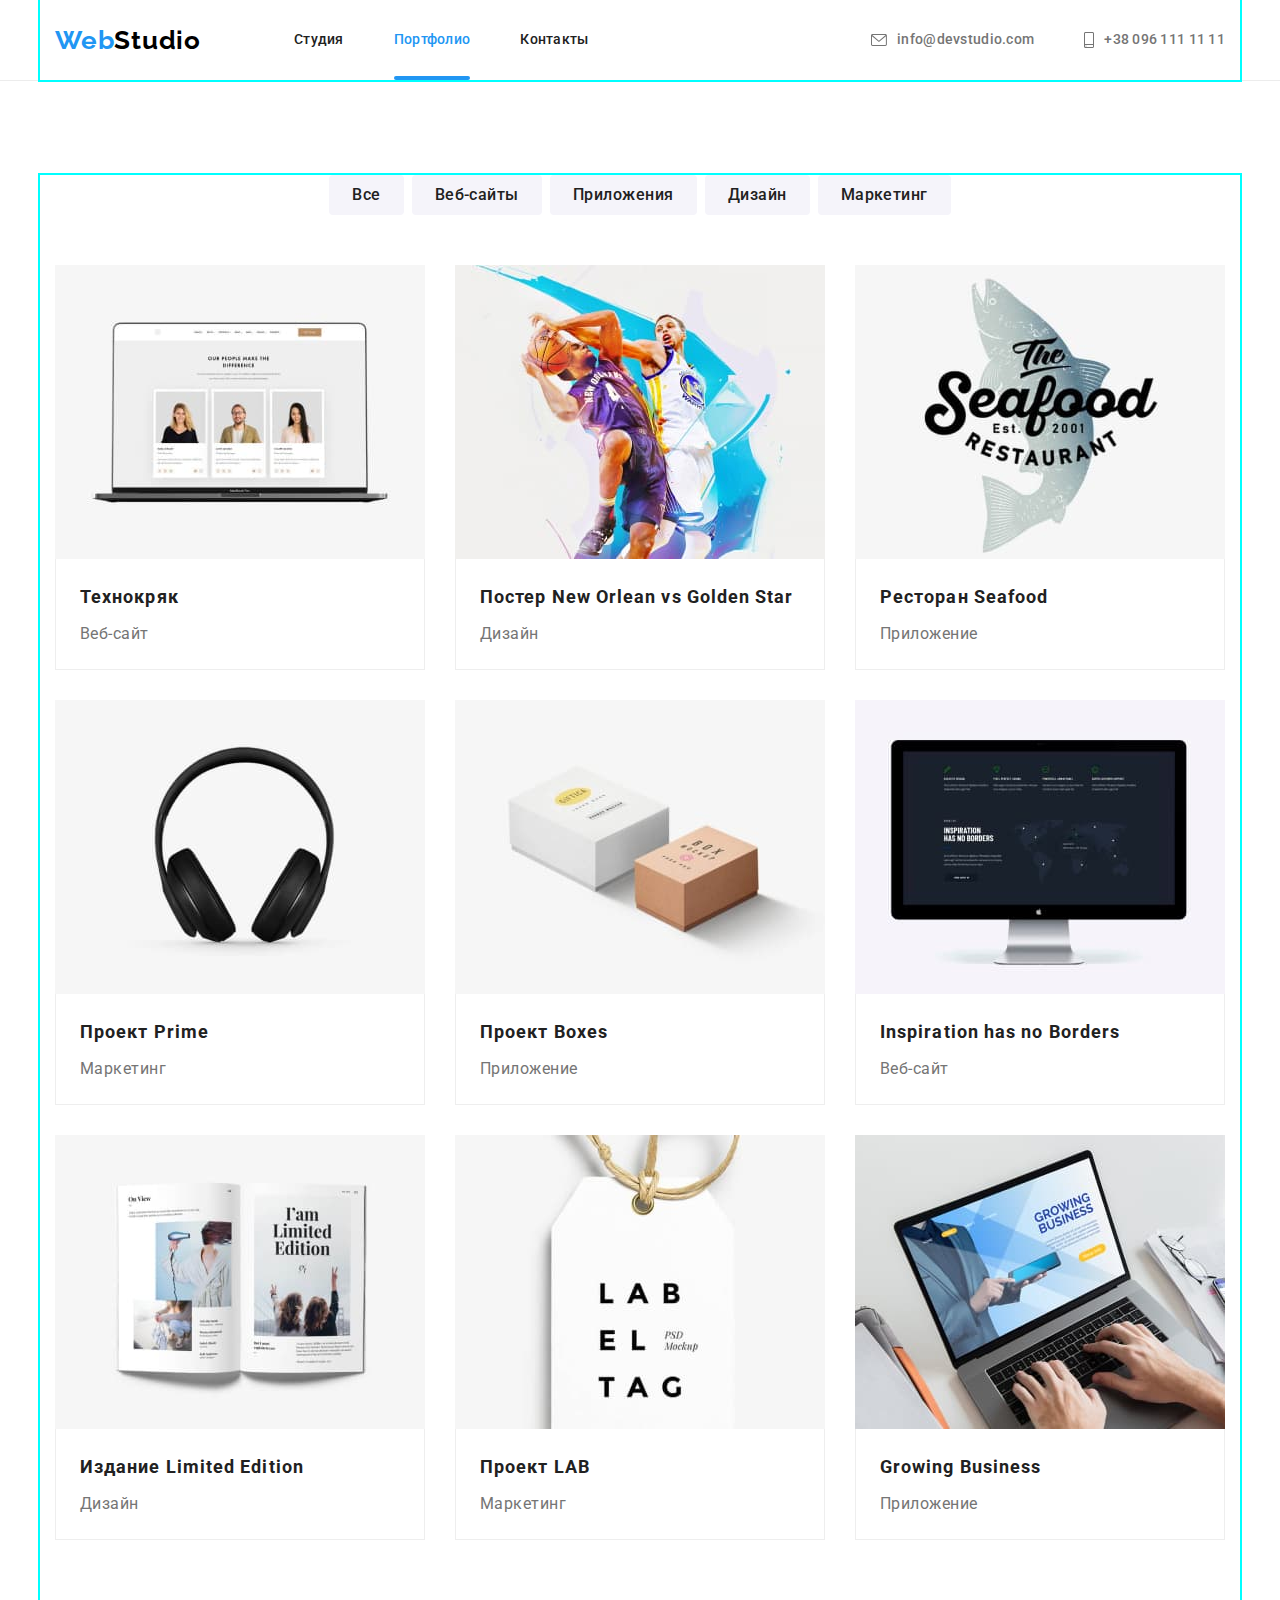
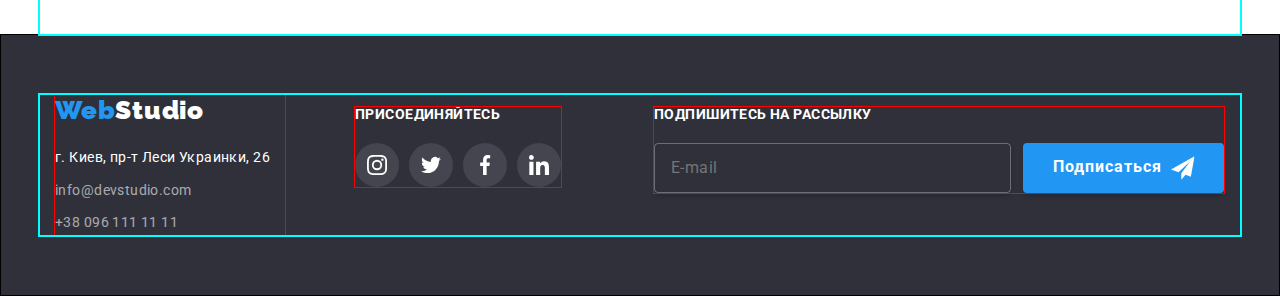
==== portfolio.html @ 6ba5e3aa "добавляет портфолио цсс-сцсс, миксин, плесхолдер и т.д" ====
<!DOCTYPE html>
<html lang="ru">
  <head>
    <meta charset="UTF-8" />
    <meta name="viewport" content="width=device-width, initial-scale=1.0" />
    <link rel="preconnect" href="https://fonts.gstatic.com" />
    <link
      href="https://fonts.googleapis.com/css2?family=Raleway:wght@700&family=Roboto:wght@400;500;700;900&display=swap"
      rel="stylesheet"
    />
    <link
      rel="stylesheet"
      href="https://cdnjs.cloudflare.com/ajax/libs/modern-normalize/1.0.0/modern-normalize.min.css"
    />
    <!-- нормалайз переподключон в scss потом удалить -->
    <!-- <link rel="stylesheet" href="./css/portfolio.min.css"/> -->

    <link rel="stylesheet" href="./css/style.css" />
    <title>goit-markup-hw-02-portfolio</title>
  </head>
  <body>
    <!--шапка, навигация, адресс-->
    <header class="page-header">
      <div class="container main-nav">
        <nav class="main-nav">
          <a class="logo" href="./index.html">
            <span class="web">Web</span><span class="studio">Studio</span>
          </a>

          <ul class="site-nav list">
            <li class="item">
              <a class="link" href="./index.html">Студия</a>
            </li>
            <li class="item">
              <a class="link current" href="./portfolio.html">Портфолио</a>
            </li>
            <li class="item"><a class="link" href="">Контакты</a></li>
          </ul>
        </nav>
        <address class="address-header">
          <a class="link" href="mailto:info@devstudio.com">
            <svg width="16" height="12">
              <use href="./images/sprite.svg#icon-envelope"></use>
            </svg>
            info@devstudio.com</a
          >
          <a class="link" href="tel:+380961111111">
            <svg width="10" height="16">
              <use href="./images/sprite.svg#icon-smartphone"></use>
            </svg>
            +38 096 111 11 11</a
          >
        </address>
      </div>
    </header>

    <!--основной контейнер-->
    <main>
      <!--<h1>Портфолио</h1>-->
      <section class="portfolio">
        <!--фильтры или радио кнопки-->
        <div class="container">
          <ul class="content-selector list">
            <li class="items">
              <button class="filtres" type="button">Все</button>
            </li>
            <li class="items">
              <button class="filtres" type="button">Веб-сайты</button>
            </li>
            <li class="items">
              <button class="filtres" type="button">Приложения</button>
            </li>
            <li class="items">
              <button class="filtres" type="button">Дизайн</button>
            </li>
            <li class="items">
              <button class="filtres" type="button">Маркетинг</button>
            </li>
          </ul>

          <!--контент-->
          <ul class="content list">
            <li class="item">
              <a href="#">
                <div class="product">
                  <img
                    src="./images/teshnocryc.jpg"
                    alt="Технокряк. Веб-сайт"
                  />
                  <div class="overlay">
                    <p>
                      Технокряк это современная площадка распространения
                      коронавируса. Компании используют эту платформу для
                      цифрового шпионажа и атак на защищённые сервера
                      конкурентов.
                    </p>
                  </div>
                </div>
                <div class="card">
                  <h2 class="section-title">Технокряк</h2>
                  <p class="paragraph">Веб-сайт</p>
                </div>
              </a>
            </li>

            <li class="item">
              <a href="#">
                <div class="product">
                  <div class="overlay">
                    <p>
                      Технокряк это современная площадка распространения
                      коронавируса. Компании используют эту платформу для
                      цифрового шпионажа и атак на защищённые сервера
                      конкурентов.
                    </p>
                  </div>
                  <img
                    src="./images/poster.jpg"
                    alt="Постер New Orlean vs Golden Star. Дизайн"
                  />
                </div>
                <div class="card">
                  <h2 class="section-title">
                    Постер New Orlean vs Golden Star
                  </h2>
                  <p class="paragraph">Дизайн</p>
                </div>
              </a>
            </li>

            <li class="item">
              <a href="#">
                <div class="product">
                  <div class="overlay">
                    <p>
                      Технокряк это современная площадка распространения
                      коронавируса. Компании используют эту платформу для
                      цифрового шпионажа и атак на защищённые сервера
                      конкурентов.
                    </p>
                  </div>
                  <img
                    src="./images/restaurant.jpg"
                    alt="Ресторан Seafood. Приложение"
                  />
                </div>
                <div class="card">
                  <h2 class="section-title">Ресторан Seafood</h2>
                  <p class="paragraph">Приложение</p>
                </div>
              </a>
            </li>

            <li class="item">
              <a href="#">
                <div class="product">
                  <div class="overlay">
                    <p>
                      Технокряк это современная площадка распространения
                      коронавируса. Компании используют эту платформу для
                      цифрового шпионажа и атак на защищённые сервера
                      конкурентов.
                    </p>
                  </div>
                  <img src="./images/prime.jpg" alt="Проект Prime. Маркетинг" />
                </div>
                <div class="card">
                  <h2 class="section-title">Проект Prime</h2>
                  <p class="paragraph">Маркетинг</p>
                </div>
              </a>
            </li>

            <li class="item">
              <a href="#">
                <div class="product">
                  <div class="overlay">
                    <p>
                      Технокряк это современная площадка распространения
                      коронавируса. Компании используют эту платформу для
                      цифрового шпионажа и атак на защищённые сервера
                      конкурентов.
                    </p>
                  </div>
                  <img
                    src="./images/boxes.jpg"
                    alt="Проект Boxes. Приложение"
                  />
                </div>
                <div class="card">
                  <h2 class="section-title">Проект Boxes</h2>
                  <p class="paragraph">Приложение</p>
                </div>
              </a>
            </li>

            <li class="item">
              <a href="#">
                <div class="product">
                  <div class="overlay">
                    <p>
                      Технокряк это современная площадка распространения
                      коронавируса. Компании используют эту платформу для
                      цифрового шпионажа и атак на защищённые сервера
                      конкурентов.
                    </p>
                  </div>
                  <img
                    src="./images/inspiration.jpg"
                    alt="Inspiration has no Borders. Веб-сайт"
                  />
                </div>
                <div class="card">
                  <h2 class="section-title">Inspiration has no Borders</h2>
                  <p class="paragraph">Веб-сайт</p>
                </div>
              </a>
            </li>

            <li class="item">
              <a href="#">
                <div class="product">
                  <div class="overlay">
                    <p>
                      Технокряк это современная площадка распространения
                      коронавируса. Компании используют эту платформу для
                      цифрового шпионажа и атак на защищённые сервера
                      конкурентов.
                    </p>
                  </div>
                  <img
                    src="./images/limitededition.jpg"
                    alt="Издание Limited Edition. Дизайн"
                  />
                </div>
                <div class="card">
                  <h2 class="section-title">Издание Limited Edition</h2>
                  <p class="paragraph">Дизайн</p>
                </div>
              </a>
            </li>

            <li class="item">
              <a href="#">
                <div class="product">
                  <div class="overlay">
                    <p>
                      Технокряк это современная площадка распространения
                      коронавируса. Компании используют эту платформу для
                      цифрового шпионажа и атак на защищённые сервера
                      конкурентов.
                    </p>
                  </div>
                  <img src="./images/lab.jpg" alt="Проект LAB. Маркетинг" />
                </div>
                <div class="card">
                  <h2 class="section-title">Проект LAB</h2>
                  <p class="paragraph">Маркетинг</p>
                </div>
              </a>
            </li>

            <li class="item">
              <a href="#">
                <div class="product">
                  <div class="overlay">
                    <p>
                      Технокряк это современная площадка распространения
                      коронавируса. Компании используют эту платформу для
                      цифрового шпионажа и атак на защищённые сервера
                      конкурентов.
                    </p>
                  </div>
                  <img
                    src="./images/growing.jpg"
                    alt="Growing Business. Приложение"
                  />
                </div>
                <div class="card">
                  <h2 class="section-title">Growing Business</h2>
                  <p class="paragraph">Приложение</p>
                </div>
              </a>
            </li>
          </ul>
        </div>
      </section>
    </main>

    <!--подвал или footer-->
    <footer class="footer">
      <div class="container">
        <div class="addres-info">
          <nav class="nav-footer">
            <a class="logo-footer" href="./index.html">
              <b class="web-footer">Web</b><b class="studio-footer">Studio</b>
            </a>
          </nav>

          <address class="address-footer">
            <ul class="list">
              <li class="adds-webstudio">г. Киев, пр-т Леси Украинки, 26</li>

              <li>
                <a class="link-footer" href="mailto:info@devstudio.com"
                  >info@devstudio.com
                </a>
              </li>

              <li>
                <a class="link-footer" href="tel:+380961111111"
                  >+38 096 111 11 11</a
                >
              </li>
            </ul>
          </address>
        </div>
        <div class="socials">
          <h3 class="title">присоединяйтесь</h3>
          <ul class="list">
            <li>
              <a href="#">
                <svg width="20" height="20">
                  <use href="./images/sprite.svg#icon-instagram"></use>
                </svg>
              </a>
            </li>
            <li>
              <a href="#">
                <svg width="20" height="20">
                  <use href="./images/sprite.svg#icon-twitter"></use>
                </svg>
              </a>
            </li>
            <li>
              <a href="#">
                <svg width="20" height="20">
                  <use href="./images/sprite.svg#icon-facebook"></use>
                </svg>
              </a>
            </li>
            <li>
              <a href="#">
                <svg width="20" height="20">
                  <use href="./images/sprite.svg#icon-linkedin"></use>
                </svg>
              </a>
            </li>
          </ul>
        </div>
        <div class="subscription">
          <p>Подпишитесь на рассылку</p>
          <form class="form">
            <label class="visually-hidden" for="subscription"
              >Електронная почта</label
            >
            <input
              type="email"
              name="subscription"
              id="subscription"
              placeholder="E-mail"
            />
            <button class="button-subscription" type="submit">
              Подписаться
              <svg width="24" height="24">
                <use href="./images/sprite.svg#icon-telegram-icon-send-1"></use>
              </svg>
            </button>
          </form>
        </div>
      </div>
    </footer>
    <script src="./js/modal.js"></script>
    <!-- <script src="./js/form.js"></script> -->
  </body>
</html>
---- css/portfolio.min.css ----
/* No CSS *//*# sourceMappingURL=portfolio.min.css.map */
---- css/style.css ----
:root {
  --body-color: #ffffff;
  --hero-text-color: #757575;
  --title-text-color: #212121;
  --accent-color: #2196f3;
  --text-logo-color: #000000;
  --button-hero-color-hover: #188ce8;
  --footer-link-color: rgba(255, 255, 255, 0.6);
  --team-back-color: #f5f4fa;
  --bg-footer-color: #2f303a;
  --bg-hero-color: #c4c4c4;
  --hero-overlay-color: rgba(47, 48, 58, 0.4);
  --cliennt-color: #afb1b8;
  --border-color-header: #ececec;
  --modal-bg-color-overlay: rgba(0, 0, 0, 0.2);
  --modal-vector-close-color: #000000;
  --overlay-section-work-color: rgba(47, 48, 58, 0.8);
  --time-distribution-function: cubic-bezier(0.4, 0, 0.2, 1);
  --transition-time: 250ms;
  --background-product-thumb-color: rgba(33, 150, 243, 0.9);
  --form-visually-hidden-placeholder-color: rgba(255, 255, 255, 0.6);
  --form-input-border-solid-color: rgba(255, 255, 255, 0.3);
  --accent-color-trasparent: #2196f3e6;
}

/* -----global attributes------- */
html {
  box-sizing: border-box;
}

body {
  background-color: var(--body-color);
  color: var(--hero-text-color);
  font-family: 'Roboto', sans-serif;
  margin: 0;
}

a {
  text-decoration: none;
  color: inherit;
  display: block;
}
address {
  color: inherit;
  font-style: normal;
}

img {
  display: block;
  max-width: 100%;
  height: auto;
}
/* общая стилизация кнопок */
.button-hero,
.button-subscription,
.button-modal,
.modal .submit-button {
  display: inline-block;

  min-width: 200px;
  max-height: 50px;
  padding-top: 10px;
  padding-bottom: 10px;

  background-color: var(--accent-color);
  box-shadow: 0px 4px 4px rgba(0, 0, 0, 0.15);
  border-radius: 4px;
  color: var(--body-color);

  font-weight: 700;
  font-size: 16px;
  line-height: 1.9;

  align-items: center;
  text-align: center;
  letter-spacing: 0.06em;

  border: 1px solid transparent;
  transition: var(--transition-time) var(--time-distribution-function),
    background-color var(--transition-time) var(--time-distribution-function);
}

.button-hero:hover,
.button-hero:focus,
.button-subscription:hover,
.button-subscription:focus,
.button-modal:hover,
.button-modal:focus,
.modal .submit-button:hover,
.modal .submit-button:focus {
  background-color: var(--team-back-color);
  color: var(--title-text-color);
  cursor: pointer;
}

/* .....утилиты....... */

.list {
  list-style-type: none;
  padding: 0px;
  margin: 0px;
}

.container {
  width: 1200px;
  margin-left: auto;
  margin-right: auto;
  padding-left: 15px;
  padding-right: 15px;
  outline: 2px solid aqua;
}

.visually-hidden {
  position: absolute;
  width: 1px;
  height: 1px;
  margin: -1px;
  border: 0;
  padding: 0;
  clip: rect(0 0 0 0);
  overflow: hidden;
}

/* ....page-header.... */
.page-header {
  background-color: var(--body-color);
  border-bottom: 1px solid var(--border-color-header);
}

/* main-nav */
.main-nav {
  display: flex;
  align-items: center;
  justify-content: space-between;
}

/* ......logo...... */
.logo {
  display: flex;

  font-family: 'Raleway', sans-serif;
  font-weight: 700;
  font-size: 26px;
  line-height: 1.19;
  text-decoration: none;
  letter-spacing: 0.03em;
}

.logo .web {
  color: var(--accent-color);
}

.logo .studio {
  color: var(--text-logo-color);
}

/* ........site-nav........ */

.site-nav .link:hover,
.site-nav .link:focus,
.site-nav .link.current {
  color: var(--accent-color);
}

.site-nav {
  display: flex;
  margin-left: 93px;
}

/* .site-nav .item {
 margin-right: 50px;
} */
/* .site-nav .item:last-child {
  margin-right: 0px;
} */

.site-nav .item + .item {
  margin-left: 50px;
}
/* В главной навигации, при помощи псевдоэлемента,
 сделано подчёркивание текущей ссылки */
.site-nav .link {
  position: relative;
  display: block;
  padding-top: 32px;
  padding-bottom: 32px;

  color: var(--title-text-color);
  font-weight: 500;
  font-size: 14px;
  line-height: 1.14;
  letter-spacing: 0.02em;

  transition: color var(--transition-time) var(--time-distribution-function);
}
.site-nav .link::after {
  content: '';
  position: absolute;
  display: block;
  opacity: 0;

  bottom: 0;

  width: 100%;
  height: 4px;
  border-radius: 2px;

  background-color: var(--accent-color);

  transition: opacity var(--transition-time) var(--time-distribution-function);
}

.site-nav .link:hover::after,
.site-nav .link:focus::after,
.site-nav .link.current::after {
  opacity: 1;
}

/* .........address-header......... */

.address-header {
  display: flex;
}

.address-header .link {
  display: flex;
  align-items: center;
  padding-top: 32px;
  padding-bottom: 32px;

  color: var(--hero-text-color);
  font-weight: 500;
  font-size: 14px;
  line-height: 1.14;
  letter-spacing: 0.02em;

  transition: var(--transition-time) var(--time-distribution-function);
}

.address-header .link:not(:last-child) {
  margin-right: 50px;
}

.address-header .link:hover,
.address-header .link:focus {
  color: var(--accent-color);
}
.address-header .link svg {
  margin-right: 10px;
  fill: currentColor;
}

/* .............hero............... */
.hero {
  padding-top: 200px;
  max-width: 1600px;
  height: 600px;
  margin-left: auto;
  margin-right: auto;

  background-color: var(--bg-hero-color);
  background-image: linear-gradient(
      var(--hero-overlay-color),
      var(--hero-overlay-color)
    ),
    url(../images/hero.jpg);
  background-size: cover;
  background-repeat: no-repeat;
  background-position: center;

  border: 1px solid #000000;
  box-sizing: border-box;
  box-shadow: 0px 4px 4px rgba(0, 0, 0, 0.25);

  text-align: center;
}

.hero-title {
  margin-top: 0px;
  margin-bottom: 30px;
  margin-left: auto;
  margin-right: auto;

  color: var(--body-color);
  font-weight: 900;
  font-size: 44px;
  line-height: 1.36;

  letter-spacing: 0.06em;
  text-transform: uppercase;
}

/* ...........Button........... */
.button-hero {
  padding-left: 32px;
  padding-right: 32px;
  display: inline-block;
}

/* Модальное окно */
.backdrop {
  position: fixed;
  z-index: 1;
  top: 0;
  left: 0;
  width: 100%;
  height: 100%;

  background-color: var(--modal-bg-color-overlay);
  opacity: 1;
  transition: opacity var(--transition-time) var(--time-distribution-function);
}

.backdrop.is-hidden {
  opacity: 0;
  pointer-events: none;
}
/* opacity- анемируемое свойство */

.modal {
  position: absolute;
  top: 50%;
  left: 50%;
  transform: translate(-50%, -50%) scale(1);

  width: 528px;
  height: 581px;

  margin: 0px;
  padding: 40px;

  background-color: var(--body-color);
  box-shadow: 0px 1px 3px rgba(0, 0, 0, 0.12), 0px 1px 1px rgba(0, 0, 0, 0.14),
    0px 2px 1px rgba(0, 0, 0, 0.2);
  border-radius: 4px;

  opacity: 1;
  transition: transform var(--transition-time) var(--time-distribution-function);
}

/* transform: translate - анемируемое свойство */

.modal .modal-close {
  position: absolute;
  display: flex;

  justify-content: center;
  align-items: center;

  padding: 6px;
  top: 8px;
  right: 8px;
  width: 30px;
  height: 30px;
  border-radius: 50%;

  fill: var(--modal-vector-close-color);
  background-color: var(--body-color);

  border: 1px solid rgba(0, 0, 0, 0.1);
  box-sizing: border-box;

  transition: var(--transition-time) var(--time-distribution-function);
}

.modal .modal-close:hover,
.modal .modal-close:focus {
  fill: var(--accent-color);
  cursor: pointer;
}

/* форма заявки в модальном окне */
.modal .title-modal {
  margin-top: 0px;
  margin-bottom: 12px;
  width: 448px;

  font-weight: 700;
  font-size: 20px;
  line-height: 1.15;
  text-align: center;
  letter-spacing: 0.03em;

  color: var(--title-text-color);
}

/*форма*/

.form {
  margin: 0px;
  padding: 0px;
}

.modal-form {
  display: flex;
  flex-direction: column;
  height: 342px;
  margin-top: 0px;
  margin-bottom: 20px;

  text-align: left;

  /* outline: 1px solid red; */
}
/*  */

.modal-form .title-name {
  margin-top: 0px;
  margin-bottom: 4px;

  font-weight: 400;
  font-size: 12px;
  line-height: 1.7;

  letter-spacing: 0.01em;

  color: var(--hero-text-color);
}

.modal-form .input-files {
  position: relative;
  margin-bottom: 10px;
}

.input-files svg {
  position: absolute;
  top: 50%;
  left: 12px;
  fill: var(--title-text-color);
  transform: translateY(-50%);
  transition: var(--transition-time) var(--time-distribution-function);

  /* pointer-events: none; */
}

.input-files input:hover + svg,
.input-files input:focus + svg {
  fill: var(--accent-color);
}

.modal .modal-form input {
  height: 40px;
  padding: 12px 16px 12px 42px;
}

.modal .modal-form input,
.modal .modal-form textarea {
  width: 100%;
  font-size: 14px;
  line-height: 1.14;
  letter-spacing: 0.01em;
  background-color: transparent;
  border: 1px solid rgba(33, 33, 33, 0.2);
  border-radius: 4px;
  transition: cololr var(--transition-time) var(--time-distribution-function),
    border var(--transition-time) var(--time-distribution-function);
}

.modal-form textarea {
  height: 120px;
  padding: 12px 16px;
  resize: none;
}

.modal-form input:hover,
.modal-form input:focus,
.modal-form input:focus-within,
.modal-form textarea:hover,
.modal-form textarea:focus {
  border: 1px solid var(--accent-color);
  /* Удаляем стандартный аутлайн чтоб виден был свой в Chrome */
  outline: 0;
}

.modal .check label {
  display: flex;
  justify-content: center;
  align-items: center;
}

.modal .check .svg-check {
  display: flex;
  justify-content: center;
  align-items: center;

  margin-right: 7px;
  border-radius: 2px;
  background-origin: border-box;

  border: 2px solid var(--title-text-color);
  background-color: transparent;
  fill: transparent;

  transition: border-color var(--transition-time)
      var(--time-distribution-function),
    background-color var(--transition-time) var(--time-distribution-function),
    fill var(--transition-time) var(--time-distribution-function),
    box-shadow var(--transition-time) var(--time-distribution-function);
}

.modal .check label:hover + .svg-check,
.modal .check input:focus + .svg-check {
  background-color: var(--accent-color);
  border-color: var(--accent-color);
  /* box-shadow: 0 0 0 4px var(--accent-color); */
  fill: var(--body-color);
}

.modal .check {
  margin-bottom: 30px;
}

.modal .check a {
  color: var(--accent-color);
  text-decoration: underline;
  margin-left: 7px;
}

.modal .check input:checked + .svg {
  border-color: var(--accent-color);
  background-color: var(--accent-color);
  fill: var(--main-light-color);
}

.check .text {
  display: flex;
  justify-content: center;
  align-items: center;

  font-weight: 400;
  font-size: 14px;
  line-height: 1.71;

  letter-spacing: 0.03em;

  color: var(--hero-text-color);
}

.modal .check a {
  color: var(--accent-color);
}

.modal-form label {
  height: 68px;
}

/* ..........Section.......... */
/* .section {
  padding-top: 94px;
  padding-bottom: 94px;
} */

.section .section-title {
  color: var(--title-text-color);
  font-weight: 700;
  font-size: 36px;
  line-height: 1.16;
  text-align: center;
  letter-spacing: 0.03em;

  margin-top: 0px;
  margin-bottom: 50px;
}

.section-team {
  background-color: var(--team-back-color);
  padding-bottom: 94px;
}

.features {
  padding-top: 94px;
  padding-bottom: 94px;
}

.work {
  padding-top: 0px;
  padding-bottom: 94px;
}
.clients-section {
  padding-top: 94px;
  padding-bottom: 94px;
}

/* ...........ОСОБЕННОСТИ-features............*/
.feature-list {
  display: flex;
}

.feature-list .items {
  width: 270px;
}

.feature-list .items + .items {
  margin-left: 30px;
}

.feature-list .title {
  margin-top: 0px;
  margin-bottom: 10px;

  color: var(--title-text-color);
  font-weight: 700;
  font-size: 14px;
  line-height: 1.14;
  letter-spacing: 0.03em;
  text-transform: uppercase;
}

.feature-list .paragraph {
  margin-top: 0px;
  margin-bottom: 0px;
  font-weight: 400;
  font-size: 14px;
  line-height: 1.71;
  letter-spacing: 0.03em;
}

.feature-list .thumb {
  margin-top: 0px;
  margin-bottom: 30px;
  height: 120px;
  width: 270px;
  border-radius: 4px;
  background-color: var(--team-back-color);
}
.feature-list .thumb svg {
  margin: 25px 100px;
}

/* ::before-общий */
/* .feature-list .items::before {
  content: '';
  display: block;
  height: 120px;
  outline: 1px solid red;
  background-size: contain;
  background-repeat: no-repeat;
  background-position: center;
 margin-bottom: 30px;
  background: #f5f4fa;
  border-radius: 4px;
}
.icon-antenna::before {
  background-image: url();
}
.icon-clock::before {
  background-image: url();
}
.icon-diagram::before {
  background-image: url();
}
.icon-astronaut::before {
  background-image: url();
}  */
/* альтернатива без доп.класса*/
/* .feature-list .items:nth-child(1)::before {
  background-image: url();
}
.feature-list .items:nth-child(2)::before {
  background-image: url();
} */

/************** чем мы занимаемся ************/
/* В секции Чем мы занимаемся текст
 спозиционирован поверх изображения */
.desc {
  position: relative;
  display: flex;
}

.desc .item + .item {
  margin-left: 30px;
}

.desc .overlay {
  position: absolute;
  display: flex;
  justify-content: center;
  align-items: center;
  bottom: 0px;
  width: 370px;
  height: 70px;

  background-color: var(--overlay-section-work-color);
}

.desc h3 {
  font-weight: 700;
  font-size: 14px;
  line-height: 1.14;
  text-align: center;
  letter-spacing: 0.03em;
  text-transform: uppercase;
  color: var(--body-color);
  margin: 0;
}

/* .........our-team........... */

.section-team .team {
  display: flex;
}

.team .item + .item {
  margin-left: 30px;
}

.caption {
  padding-top: 94px;
}
.team .item {
  box-shadow: 0px 1px 3px rgba(0, 0, 0, 0.12), 0px 1px 1px rgba(0, 0, 0, 0.14),
    0px 2px 1px rgba(0, 0, 0, 0.2);
  border-radius: 0px 0px 4px 4p;
  background-color: var(--body-color);
}

.item .photo {
  margin-bottom: 30px;
}

.section-team .name {
  color: var(--title-text-color);
  font-weight: 500;
  font-size: 16px;
  line-height: 1.18;
  text-align: center;
  letter-spacing: 0.03em;

  margin-top: 0px;
  margin-bottom: 10px;
}

.section-team .profession {
  font-weight: 400;
  font-size: 16px;
  line-height: 1.18;
  text-align: center;
  letter-spacing: 0.03em;

  margin-top: 0px;
  margin-bottom: 30px;
}

.section-team .socials {
  display: flex;
  justify-content: center;
  margin-bottom: 30px;
}
.section-team .socials .list {
  display: flex;
}

.section-team .socials li:not(:last-child) {
  margin-right: 10px;
}

.section-team .socials a {
  display: flex;
  justify-content: center;
  align-items: center;
  width: 44px;
  height: 44px;
  border-radius: 50%;
  fill: var(--cliennt-color);

  transition: var(--transition-time) var(--time-distribution-function);
  /* background-color: var(--body-color); */
}

.section-team .socials a:hover,
.section-team .socials a:focus {
  fill: var(--body-color);
  background-color: var(--accent-color);
}

/* ....Regular-clients.... */

.clients-section .list {
  display: flex;
}

.list .icon a {
  fill: var(--cliennt-color);
  border: 1px solid #afb1b8;

  box-sizing: border-box;

  border-radius: 4px;
  width: 100%;
  height: 90px;
  margin: 0px;

  display: flex;
  justify-content: center;
  align-items: center;

  transition: var(--transition-time) var(--time-distribution-function);
}

.list .icon {
  display: flex;
  width: calc((100% - 150px) / 6);
}

.list .icon:not(:last-child) {
  margin-right: 30px;
}

.list .icon a:hover,
.list .icon a:focus {
  fill: var(--accent-color);
  border: 1px solid var(--accent-color);
}

/* =======footer======= */

/* контейнера футера */

.footer {
  padding-top: 60px;
  padding-bottom: 60px;

  background-color: var(--bg-footer-color);
  border: 1px solid #000000;
  box-sizing: border-box;
  box-shadow: 0px 4px 4px rgba(0, 0, 0, 0.25);
}

.footer .container {
  display: flex;
  align-items: baseline;
}

.addres-info {
  margin: 0px;
  width: 230px;

  outline: 1px solid red;
}

.footer .socials {
  margin-left: 70px;
  width: 206px;
  height: 80px;

  outline: 1px solid red;
}

.subscription {
  width: 570px;
  margin-left: 93px;

  outline: 1px solid red;
}

/* якорь-лого-компании */
.nav-footer {
  margin-top: 0px;
  margin-bottom: 20px;
}
.logo-footer {
  font-family: 'Raleway', sans-serif;
  font-weight: 700;
  font-size: 26px;
  line-height: 1.19;
  text-decoration: none;
  letter-spacing: 0.03em;
}
.web-footer {
  color: var(--accent-color);
}
.studio-footer {
  color: var(--body-color);
}

/* адресс */
.adds-webstudio {
  color: var(--body-color);
  font-weight: 400;
  font-size: 14px;
  line-height: 1.71;
  letter-spacing: 0.03em;
}
.link-footer {
  font-weight: 400;
  font-size: 14px;
  line-height: 1.71;
  letter-spacing: 0.03em;
  color: rgba(255, 255, 255, 0.6);

  transition: var(--transition-time) var(--time-distribution-function);
}

.address-footer .list li:not(:last-child) {
  margin-bottom: 9px;
}

.link-footer:focus,
.link-footer:hover {
  color: var(--accent-color);
}

/* соц-сети */
.socials .title {
  font-style: normal;
  font-weight: 700;
  font-size: 14px;
  line-height: 1.14;
  letter-spacing: 0.03em;
  text-transform: uppercase;

  color: var(--body-color);

  margin-top: 0px;
  margin-bottom: 20px;
}

.footer .socials .list {
  display: flex;
}

.footer .socials li:not(:last-child) {
  margin-right: 10px;
}

.footer .socials a {
  display: flex;
  justify-content: center;
  align-items: center;
  width: 44px;
  height: 44px;
  border-radius: 50%;
  fill: var(--body-color);
  background: rgba(255, 255, 255, 0.1);

  transition: var(--transition-time) var(--time-distribution-function);
}

.footer .socials a:hover,
.footer .socials a:focus {
  background-color: var(--accent-color);
}

/* subscription- форма подписки на рассылку в футере*/

.subscription p {
  margin-top: 0px;
  margin-bottom: 20px;

  font-weight: 700;
  font-size: 14px;
  line-height: 1.14;
  letter-spacing: 0.03em;
  text-transform: uppercase;

  color: var(--body-color);
}

.subscription .form {
  display: flex;
}
.subscription .form input {
  width: 358px;
  height: 50px;
  margin-right: 12px;
  padding: 15px 16px;

  font-weight: 400;
  font-size: 16px;
  line-height: 1.25;

  letter-spacing: 0.03em;
  color: var(--form-visually-hidden-placeholder-color);
  border: 1px solid var(--form-input-border-solid-color);
  box-sizing: border-box;
  border-radius: 4px;
  box-shadow: 0px 4px 4px rgba(0, 0, 0, 0.15);

  background-color: transparent;
  transition: var(--transition-time) var(--time-distribution-function);
}

.footer .subscription input:hover,
.footer .subscription input:focus {
  color: var(--body-color);
  border: 1px solid var(--accent-color);
}

.footer .button-subscription {
  display: flex;
  align-items: center;

  padding-right: 28px;
  padding-left: 29px;
}

.footer .button-subscription svg {
  fill: currentColor;
  margin-left: 10px;
}

/*---------- finish------------ */

/* ---------СТИЛИ ПОРТФОЛИО-------------- */
/* .........фильтры или радио кнопки....... */

.filtres {
  color: var(--title-text-color);
  background-color: var(--team-back-color);

  font-weight: 500;
  font-size: 16px;
  line-height: 1.62;
  letter-spacing: 0.03em;

  border-radius: 4px;
  padding: 6px 22px;
  display: inline-block;
  border: 1px solid transparent;

  align-items: center;
  text-align: center;

  min-width: 73px;
  transition: var(--transition-time) var(--time-distribution-function);
}

.content-selector .items + .items {
  margin-left: 8px;
}

/* ........контент портфолио....... */

.portfolio {
  margin: 0px;
  padding-top: 94px;
  padding-bottom: 0px;
}

.content-selector {
  display: flex;
  align-items: center;
  justify-content: center;

  margin-bottom: 50px;
  min-width: 611px;
}

.content-selector .filtres:hover,
.content-selector .filtres:focus,
.content-selector .filtres:active {
  color: var(--body-color);
  background-color: var(--accent-color);
  cursor: pointer;
}

.portfolio .section-title {
  margin-top: 0px;
  margin-bottom: 4px;

  font-weight: 700;
  font-size: 18px;
  line-height: 2;

  letter-spacing: 0.06em;

  color: var(--title-text-color);
}

.portfolio .paragraph {
  margin-top: 0px;
  margin-bottom: 0px;

  font-weight: 400;
  font-size: 16px;
  line-height: 1.87;

  letter-spacing: 0.03em;
}

.portfolio .content {
  display: flex;
  flex-wrap: wrap;
  justify-content: space-between;
}

.portfolio .item {
  width: 370px;

  margin-bottom: 30px;
  margin-right: 30px;
}
/* .content .item:not(:nth-child(3n)) {
  margin-right: 30px;
} */

.content .item:nth-child(3n) {
  margin-right: 0px;
}

.content .item:nth-last-child(-n + 3) {
  margin-bottom: 94px;
}
.content .item:hover,
.content .item:focus {
  cursor: pointer;
  box-shadow: 0px 1px 1px rgba(0, 0, 0, 0.12), 0px 4px 4px rgba(0, 0, 0, 0.06),
    1px 4px 6px rgba(0, 0, 0, 0.16);
}

/*  синий оверлей с текстом в секции Портфолио */
.item .product {
  position: relative;
  overflow: hidden;
}

.product .overlay {
  content: '';
  position: absolute;
  display: inline-block;

  width: 100%;
  height: 100%;
  bottom: 0;

  background-color: var(--background-product-thumb-color);

  transform: translateY(+100%);
  transition: transform var(--transition-time) var(--time-distribution-function);
}

.content .item:hover .overlay,
.content .item:focus.overlay {
  transform: translateY(0);
}

.product .overlay p {
  font-weight: 400;
  font-size: 18px;
  line-height: 1.56;
  letter-spacing: 0.03em;

  margin: 63px 24px;
  color: var(--body-color);

  transition: transform var(--transition-time) var(--time-distribution-function);
}

/* ......альтернатива-1........ */
/* .content .item:not(:nth-child(3n)) {
  margin-right: 30px;
}
.content .item:not(:nth-last-child(-n + 3)) {
  margin-bottom: 30px;
} */
/* ......альтернатива-2...... */
/* .content .item + .item {
  margin-left: 30px;
}
.content .item:nth-child(3n + 1) {
  margin-left: 0px;
}
.content .item:nth-last-child(-n + 3) {
  margin-bottom: 94px;
} */
/* .content .item:not(:nth-last-child(-n + 3)) {
  margin-bottom: 30px;
} */

.content .card {
  background-color: var(--body-color);
  border-right: 1px solid #eeeeee;
  border-bottom: 1px solid #eeeeee;
  border-left: 1px solid #eeeeee;
  box-sizing: border-box;

  width: 370px;

  padding-left: 24px;
  padding-right: 24px;
  padding-top: 20px;
  padding-bottom: 20px;
}

/**********************************************
***** ПРИВИЛО - порядок записи css свойств*****
1*position-позиционирование;
2*геометрия-высота, ширина, отступ;
3*текст-шрифт, жирность, центрирование и т.д;
4*оформление-цвет;
***********************************************/
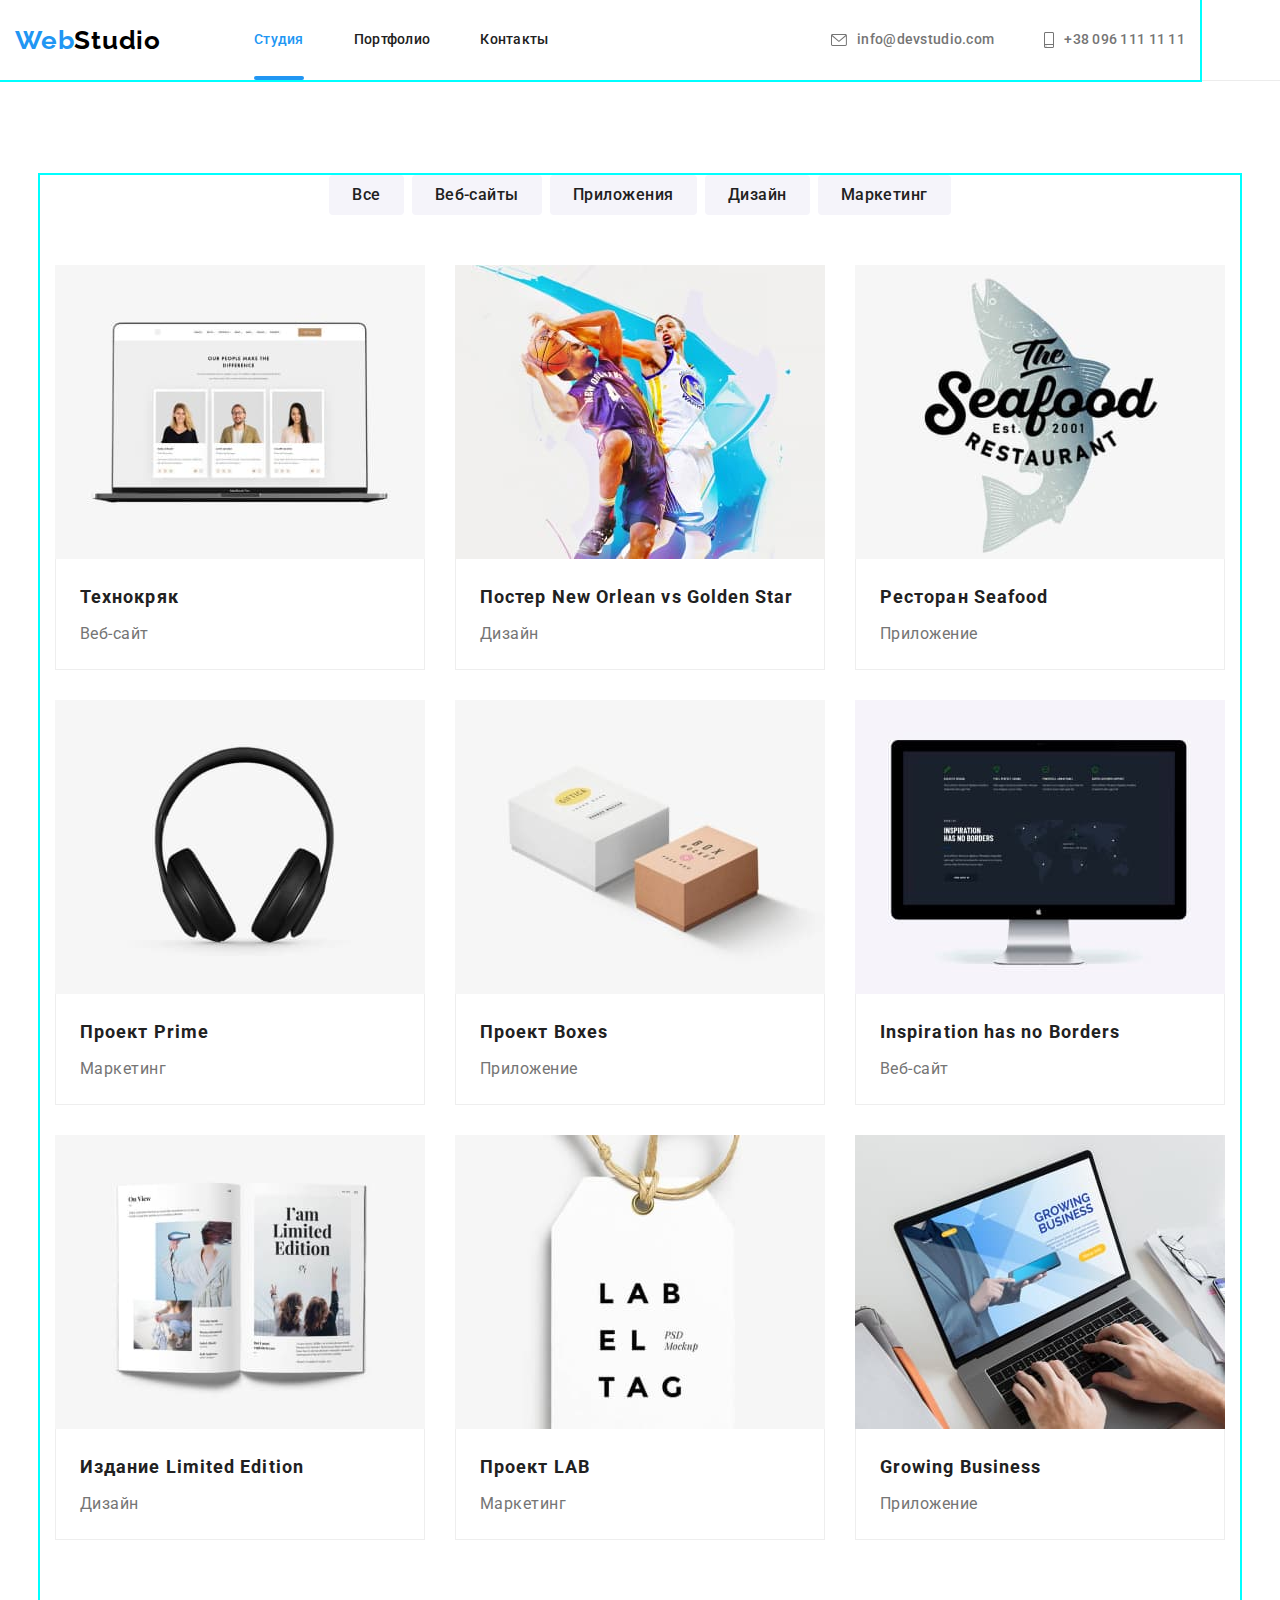
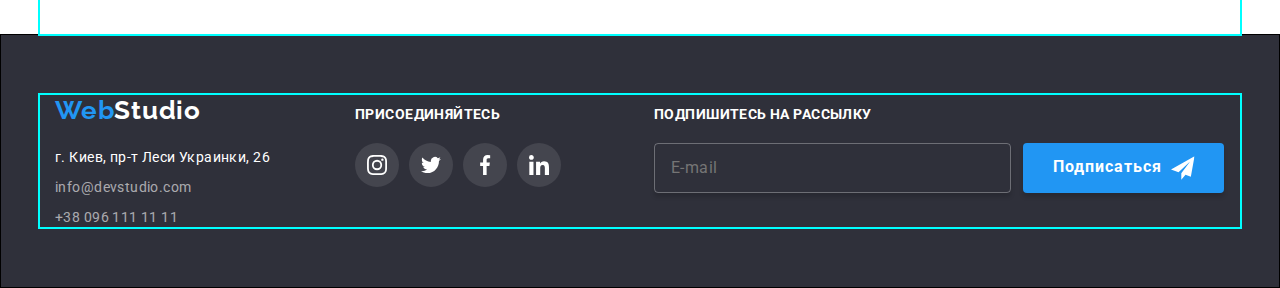
==== commit 1de936b0: "adds changes to: footer, modal, portfolio section (renaming classes by bem) and style." ====
--- a/portfolio.html
+++ b/portfolio.html
@@ -21,36 +21,47 @@
   <body>
     <!--шапка, навигация, адресс-->
     <header class="page-header">
-      <div class="container main-nav">
-        <nav class="main-nav">
+      <div class="container page-header__container">
+        <nav class="page-header__nav">
           <a class="logo" href="./index.html">
-            <span class="web">Web</span><span class="studio">Studio</span>
+            <span class="logo__web">Web</span
+            ><span class="logo__studio">Studio</span>
           </a>
 
           <ul class="site-nav list">
-            <li class="item">
-              <a class="link" href="./index.html">Студия</a>
-            </li>
-            <li class="item">
-              <a class="link current" href="./portfolio.html">Портфолио</a>
-            </li>
-            <li class="item"><a class="link" href="">Контакты</a></li>
+            <li class="site-nav__item">
+              <a
+                class="site-nav__link site-nav__link--current"
+                href="./index.html"
+                >Студия</a
+              >
+            </li>
+
+            <li class="site-nav__item">
+              <a class="site-nav__link" href="./portfolio.html">Портфолио</a>
+            </li>
+            <li class="site-nav__item">
+              <a class="site-nav__link" href="">Контакты</a>
+            </li>
           </ul>
         </nav>
-        <address class="address-header">
-          <a class="link" href="mailto:info@devstudio.com">
-            <svg width="16" height="12">
-              <use href="./images/sprite.svg#icon-envelope"></use>
-            </svg>
-            info@devstudio.com</a
-          >
-          <a class="link" href="tel:+380961111111">
-            <svg width="10" height="16">
-              <use href="./images/sprite.svg#icon-smartphone"></use>
-            </svg>
-            +38 096 111 11 11</a
-          >
-        </address>
+
+        <ul class="contacts-top list">
+          <li class="contacts-top__item">
+            <a class="contacts-top__link" href="mailto:info@devstudio.com">
+              <svg class="contacts-top__icon" width="16" height="12">
+                <use href="./images/sprite.svg#icon-envelope"></use></svg
+              >info@devstudio.com</a
+            >
+          </li>
+          <li class="contacts-top__item">
+            <a class="contacts-top__link" href="tel:+380961111111">
+              <svg class="contacts-top__icon" width="10" height="16">
+                <use href="./images/sprite.svg#icon-smartphone"></use></svg
+              >+38 096 111 11 11</a
+            >
+          </li>
+        </ul>
       </div>
     </header>
 
@@ -287,60 +298,57 @@
       </section>
     </main>
 
-    <!--подвал или footer-->
-    <footer class="footer">
-      <div class="container">
-        <div class="addres-info">
-          <nav class="nav-footer">
-            <a class="logo-footer" href="./index.html">
-              <b class="web-footer">Web</b><b class="studio-footer">Studio</b>
-            </a>
-          </nav>
-
-          <address class="address-footer">
-            <ul class="list">
-              <li class="adds-webstudio">г. Киев, пр-т Леси Украинки, 26</li>
-
-              <li>
-                <a class="link-footer" href="mailto:info@devstudio.com"
-                  >info@devstudio.com
-                </a>
-              </li>
-
-              <li>
-                <a class="link-footer" href="tel:+380961111111"
-                  >+38 096 111 11 11</a
-                >
-              </li>
-            </ul>
-          </address>
+    <!--page-footer-->
+    <footer class="page-footer">
+      <div class="container page-footer__container">
+        <div class="page-footer__info">
+          <a class="logo page-footer__logo" href="./index.html">
+            <span class="logo__web">Web</span
+            ><span class="logo__studio logo__studio--white">Studio</span>
+          </a>
+          <ul class="contacts-bottom list">
+            <li class="contacts-bottom__item contacts-bottom__location">
+              г. Киев, пр-т Леси Украинки, 26
+            </li>
+            <li class="contacts-bottom__item">
+              <a class="contacts-bottom__link" href="mailto:info@devstudio.com"
+                >info@devstudio.com
+              </a>
+            </li>
+            <li class="contacts-bottom__item">
+              <a class="contacts-bottom__link" href="tel:+380961111111">
+                +38 096 111 11 11
+              </a>
+            </li>
+          </ul>
         </div>
-        <div class="socials">
-          <h3 class="title">присоединяйтесь</h3>
-          <ul class="list">
-            <li>
-              <a href="#">
+
+        <div class="socials-footer">
+          <h3 class="socials-footer__title">присоединяйтесь</h3>
+          <ul class="socials-net list">
+            <li class="socials-net__item">
+              <a class="socials-net__link socials-net__link--white" href="#">
                 <svg width="20" height="20">
                   <use href="./images/sprite.svg#icon-instagram"></use>
                 </svg>
               </a>
             </li>
-            <li>
-              <a href="#">
+            <li class="socials-net__item">
+              <a class="socials-net__link socials-net__link--white" href="#">
                 <svg width="20" height="20">
                   <use href="./images/sprite.svg#icon-twitter"></use>
                 </svg>
               </a>
             </li>
-            <li>
-              <a href="#">
+            <li class="socials-net__item">
+              <a class="socials-net__link socials-net__link--white" href="#">
                 <svg width="20" height="20">
                   <use href="./images/sprite.svg#icon-facebook"></use>
                 </svg>
               </a>
             </li>
-            <li>
-              <a href="#">
+            <li class="socials-net__item">
+              <a class="socials-net__link socials-net__link--white" href="#">
                 <svg width="20" height="20">
                   <use href="./images/sprite.svg#icon-linkedin"></use>
                 </svg>
@@ -348,21 +356,26 @@
             </li>
           </ul>
         </div>
+
         <div class="subscription">
-          <p>Подпишитесь на рассылку</p>
-          <form class="form">
-            <label class="visually-hidden" for="subscription"
-              >Електронная почта</label
-            >
+          <p class="subscription__title">Подпишитесь на рассылку</p>
+          <form class="subscription__form">
+            <label for="subscription" class="visually-hidden">
+              Електронная почта
+            </label>
             <input
+              class="subscription__input"
               type="email"
               name="subscription"
               id="subscription"
               placeholder="E-mail"
             />
-            <button class="button-subscription" type="submit">
+            <button
+              class="button-subscription subscription__button-subscription"
+              type="submit"
+            >
               Подписаться
-              <svg width="24" height="24">
+              <svg class="button-subscription__icon" width="24" height="24">
                 <use href="./images/sprite.svg#icon-telegram-icon-send-1"></use>
               </svg>
             </button>
--- a/css/style.css
+++ b/css/style.css
@@ -21,20 +21,22 @@
   --form-visually-hidden-placeholder-color: rgba(255, 255, 255, 0.6);
   --form-input-border-solid-color: rgba(255, 255, 255, 0.3);
   --accent-color-trasparent: #2196f3e6;
-}
-
+  --button-box-shadow-color: rgba(0, 0, 0, 0.15);
+  --hero-box-shadow-color: rgba(0, 0, 0, 0.25);
+  --link-footer: rgba(255, 255, 255, 0.6);
+  --color-testing: #941223;
+}
+/* ///////////////////////////////////////////////////// */
 /* -----global attributes------- */
 html {
   box-sizing: border-box;
 }
-
 body {
   background-color: var(--body-color);
   color: var(--hero-text-color);
   font-family: 'Roboto', sans-serif;
   margin: 0;
 }
-
 a {
   text-decoration: none;
   color: inherit;
@@ -44,17 +46,43 @@
   color: inherit;
   font-style: normal;
 }
-
 img {
   display: block;
   max-width: 100%;
   height: auto;
 }
+/* ///////////////////////////////////////////////////// */
 /* общая стилизация кнопок */
-.button-hero,
+/* .button-submit {
+  margin: 0px;
+  display: inline-flex;
+  justify-content: center;
+} */
+
+/* ///////////////////////////////////////////////////// */
+
+/* ...........Button........... */
+
+.hero__button {
+  padding-right: 32px;
+  padding-left: 32px;
+}
+
+.modal__button-submit {
+  padding-right: 55px;
+  padding-left: 56px;
+  transform: translateX(50%);
+}
+
+.subscription__button-subscription {
+  padding-right: 28px;
+  padding-left: 29px;
+}
+
+.button,
 .button-subscription,
 .button-modal,
-.modal .submit-button {
+.button-submit {
   display: inline-block;
 
   min-width: 200px;
@@ -63,7 +91,7 @@
   padding-bottom: 10px;
 
   background-color: var(--accent-color);
-  box-shadow: 0px 4px 4px rgba(0, 0, 0, 0.15);
+  box-shadow: 0px 4px 4px var(--button-box-shadow-color);
   border-radius: 4px;
   color: var(--body-color);
 
@@ -80,18 +108,78 @@
     background-color var(--transition-time) var(--time-distribution-function);
 }
 
-.button-hero:hover,
-.button-hero:focus,
+.button:hover,
+.button:focus,
 .button-subscription:hover,
 .button-subscription:focus,
 .button-modal:hover,
 .button-modal:focus,
-.modal .submit-button:hover,
-.modal .submit-button:focus {
+.button-submit:hover,
+.button-submit:focus {
   background-color: var(--team-back-color);
   color: var(--title-text-color);
   cursor: pointer;
 }
+
+/* ///////////////////////////////////////////////////// */
+
+/* ..........Section.......... */
+
+.section {
+  padding-bottom: 94px;
+}
+
+.section__title {
+  color: var(--title-text-color);
+  font-weight: 700;
+  font-size: 36px;
+  line-height: 1.16;
+  text-align: center;
+  letter-spacing: 0.03em;
+
+  margin-top: 0px;
+  margin-bottom: 50px;
+}
+
+/* ///////////////////////////////////////////////////// */
+
+/* socials-net */
+
+.socials-net {
+  display: flex;
+}
+
+.socials-net__item:not(:last-child) {
+  margin-right: 10px;
+}
+
+.socials-net__link {
+  display: flex;
+  justify-content: center;
+  align-items: center;
+  width: 44px;
+  height: 44px;
+  border-radius: 50%;
+
+  transition: var(--transition-time) var(--time-distribution-function);
+}
+
+.socials-net__link--gray {
+  fill: var(--cliennt-color);
+}
+
+.socials-net__link--white {
+  fill: var(--body-color);
+  background: rgba(255, 255, 255, 0.1);
+}
+
+.socials-net__link:hover,
+.socials-net__link:focus {
+  fill: var(--body-color);
+  background-color: var(--accent-color);
+}
+
+/* ///////////////////////////////////////////////////// */
 
 /* .....утилиты....... */
 
@@ -121,23 +209,32 @@
   overflow: hidden;
 }
 
-/* ....page-header.... */
+/* ///////////////////////////////////////////////////// */
+
+/* page-header */
+
 .page-header {
   background-color: var(--body-color);
   border-bottom: 1px solid var(--border-color-header);
 }
 
-/* main-nav */
-.main-nav {
+.page-header__container {
+  display: inline-flex;
+  justify-content: space-between;
+}
+
+.page-header__nav {
   display: flex;
   align-items: center;
-  justify-content: space-between;
-}
+  /* justify-content: space-between; */
+}
+
+/* ///////////////////////////////////////////////////// */
 
 /* ......logo...... */
+
 .logo {
-  display: flex;
-
+  /* display: flex; */
   font-family: 'Raleway', sans-serif;
   font-weight: 700;
   font-size: 26px;
@@ -146,40 +243,43 @@
   letter-spacing: 0.03em;
 }
 
-.logo .web {
+.logo__web {
   color: var(--accent-color);
 }
 
-.logo .studio {
+.logo__studio {
   color: var(--text-logo-color);
 }
 
-/* ........site-nav........ */
-
-.site-nav .link:hover,
-.site-nav .link:focus,
-.site-nav .link.current {
-  color: var(--accent-color);
-}
+.logo__studio--white {
+  color: var(--body-color);
+}
+
+.page-footer__logo {
+  margin-bottom: 20px;
+}
+
+/* ///////////////////////////////////////////////////// */
+
+/* site-nav */
 
 .site-nav {
   display: flex;
   margin-left: 93px;
 }
 
-/* .site-nav .item {
- margin-right: 50px;
-} */
-/* .site-nav .item:last-child {
+.site-nav__item {
+  margin-right: 50px;
+}
+
+.site-nav__item:last-child {
   margin-right: 0px;
-} */
-
-.site-nav .item + .item {
-  margin-left: 50px;
-}
+}
+
 /* В главной навигации, при помощи псевдоэлемента,
  сделано подчёркивание текущей ссылки */
-.site-nav .link {
+
+.site-nav__link {
   position: relative;
   display: block;
   padding-top: 32px;
@@ -193,7 +293,8 @@
 
   transition: color var(--transition-time) var(--time-distribution-function);
 }
-.site-nav .link::after {
+
+.site-nav__link::after {
   content: '';
   position: absolute;
   display: block;
@@ -210,19 +311,37 @@
   transition: opacity var(--transition-time) var(--time-distribution-function);
 }
 
-.site-nav .link:hover::after,
-.site-nav .link:focus::after,
-.site-nav .link.current::after {
+.site-nav__link:hover::after,
+.site-nav__link:focus::after {
   opacity: 1;
 }
 
-/* .........address-header......... */
-
-.address-header {
-  display: flex;
-}
-
-.address-header .link {
+.site-nav__link--current::after {
+  opacity: 1;
+}
+
+.site-nav__link:hover,
+.site-nav__link:focus {
+  color: var(--accent-color);
+}
+
+.site-nav__link--current {
+  color: var(--accent-color);
+}
+
+/* ///////////////////////////////////////////////////// */
+
+/* contacts-top */
+
+.contacts-top {
+  display: flex;
+}
+
+.contacts-top__item:not(:last-child) {
+  margin-right: 50px;
+}
+
+.contacts-top__link {
   display: flex;
   align-items: center;
   padding-top: 32px;
@@ -237,20 +356,20 @@
   transition: var(--transition-time) var(--time-distribution-function);
 }
 
-.address-header .link:not(:last-child) {
-  margin-right: 50px;
-}
-
-.address-header .link:hover,
-.address-header .link:focus {
+.contacts-top__link:hover,
+.contacts-top__link:focus {
   color: var(--accent-color);
 }
-.address-header .link svg {
+
+.contacts-top__icon {
   margin-right: 10px;
   fill: currentColor;
 }
 
-/* .............hero............... */
+/* ///////////////////////////////////////////////////// */
+
+/* hero */
+
 .hero {
   padding-top: 200px;
   max-width: 1600px;
@@ -270,12 +389,12 @@
 
   border: 1px solid #000000;
   box-sizing: border-box;
-  box-shadow: 0px 4px 4px rgba(0, 0, 0, 0.25);
+  box-shadow: 0px 4px 4px var(--hero-box-shadow-color);
 
   text-align: center;
 }
 
-.hero-title {
+.hero__title {
   margin-top: 0px;
   margin-bottom: 30px;
   margin-left: auto;
@@ -290,14 +409,363 @@
   text-transform: uppercase;
 }
 
-/* ...........Button........... */
-.button-hero {
-  padding-left: 32px;
-  padding-right: 32px;
-  display: inline-block;
-}
-
-/* Модальное окно */
+/* ///////////////////////////////////////////////////// */
+
+/* features*/
+
+.features {
+  padding-top: 94px;
+}
+
+.features__items {
+  display: flex;
+}
+
+.features__item {
+  width: 270px;
+}
+
+.features__item:not(:last-child) {
+  margin-right: 30px;
+}
+
+.features__thumb {
+  margin-top: 0px;
+  margin-bottom: 30px;
+  height: 120px;
+  width: 270px;
+  border-radius: 4px;
+  background-color: var(--team-back-color);
+}
+
+.features__icon {
+  margin: 25px 100px;
+}
+
+.features__title {
+  margin-top: 0px;
+  margin-bottom: 10px;
+
+  color: var(--title-text-color);
+  font-weight: 700;
+  font-size: 14px;
+  line-height: 1.14;
+  letter-spacing: 0.03em;
+  text-transform: uppercase;
+}
+
+.features__text {
+  margin-top: 0px;
+  margin-bottom: 0px;
+  font-weight: 400;
+  font-size: 14px;
+  line-height: 1.71;
+  letter-spacing: 0.03em;
+}
+
+/* ///////////////////////////////////////////////////// */
+
+/* our-works */
+
+/* В секции Чем мы занимаемся текст
+ спозиционирован поверх изображения */
+
+.our-works {
+  padding-top: 0px;
+}
+
+.our-works__items {
+  position: relative;
+  display: flex;
+}
+
+.our-works__item:not(:last-child) {
+  margin-right: 30px;
+}
+
+.our-works__overlay {
+  position: absolute;
+  display: flex;
+  justify-content: center;
+  align-items: center;
+  bottom: 0px;
+  width: 370px;
+  height: 70px;
+
+  background-color: var(--overlay-section-work-color);
+}
+
+.our-works__title {
+  font-weight: 700;
+  font-size: 14px;
+  line-height: 1.14;
+  text-align: center;
+  letter-spacing: 0.03em;
+  text-transform: uppercase;
+  color: var(--body-color);
+  margin: 0;
+}
+
+/* ///////////////////////////////////////////////////// */
+
+/* our-team */
+
+.our-team {
+  background-color: var(--team-back-color);
+}
+
+.our-team__title {
+  padding-top: 94px;
+}
+
+.our-team__items {
+  display: flex;
+}
+
+.our-team__item:not(:last-child) {
+  margin-right: 30px;
+}
+
+.our-team__item {
+  box-shadow: 0px 1px 3px rgba(0, 0, 0, 0.12), 0px 1px 1px rgba(0, 0, 0, 0.14),
+    0px 2px 1px rgba(0, 0, 0, 0.2);
+  border-radius: 0px 0px 4px 4p;
+  background-color: var(--body-color);
+}
+
+.our-team__photo {
+  margin-bottom: 30px;
+}
+
+.our-team__name {
+  color: var(--title-text-color);
+  font-weight: 500;
+  font-size: 16px;
+  line-height: 1.18;
+  text-align: center;
+  letter-spacing: 0.03em;
+
+  margin-top: 0px;
+  margin-bottom: 10px;
+}
+
+.our-team__profession {
+  font-weight: 400;
+  font-size: 16px;
+  line-height: 1.18;
+  text-align: center;
+  letter-spacing: 0.03em;
+
+  margin-top: 0px;
+  margin-bottom: 30px;
+}
+
+.our-team__socials-container {
+  display: flex;
+  justify-content: center;
+  margin-bottom: 30px;
+}
+
+/* ///////////////////////////////////////////////////// */
+
+/* regular-clients */
+
+.clients {
+  padding-top: 94px;
+}
+
+.clients__items {
+  display: flex;
+}
+
+.clients__item {
+  display: flex;
+  width: calc((100% - 150px) / 6);
+}
+
+.clients__item:not(:last-child) {
+  margin-right: 30px;
+}
+
+.clients__link {
+  fill: var(--cliennt-color);
+  border: 1px solid #afb1b8;
+
+  box-sizing: border-box;
+
+  border-radius: 4px;
+  width: 100%;
+  height: 90px;
+  margin: 0px;
+
+  display: flex;
+  justify-content: center;
+  align-items: center;
+
+  transition: var(--transition-time) var(--time-distribution-function);
+}
+
+.clients__link:hover,
+.clients__link:focus {
+  fill: var(--accent-color);
+  border: 1px solid var(--accent-color);
+}
+
+/* ///////////////////////////////////////////////////// */
+
+/* footer */
+
+.page-footer {
+  padding-top: 60px;
+  padding-bottom: 60px;
+
+  background-color: var(--bg-footer-color);
+  border: 1px solid #000000;
+  box-sizing: border-box;
+  box-shadow: 0px 4px 4px var(--hero-box-shadow-color);
+}
+
+.page-footer__container {
+  display: flex;
+  align-items: baseline;
+}
+
+.page-footer__info {
+  margin: 0px;
+  width: 230px;
+  /* outline: 1px solid red; */
+}
+
+/* contacts-bottom */
+.contacts-bottom {
+  margin: 0px;
+  padding: 0px;
+}
+
+.contacts-bottom__item {
+  height: 21px;
+}
+
+.contacts-bottom__item:not(:last-child) {
+  margin-bottom: 9px;
+}
+
+.contacts-bottom__location {
+  color: var(--body-color);
+  font-weight: 400;
+  font-size: 14px;
+  line-height: 1.71;
+  letter-spacing: 0.03em;
+}
+
+.contacts-bottom__link {
+  font-weight: 400;
+  font-size: 14px;
+  line-height: 1.71;
+  letter-spacing: 0.03em;
+  color: rgba(255, 255, 255, 0.6);
+
+  transition: var(--transition-time) var(--time-distribution-function);
+}
+
+.contacts-bottom__link:focus,
+.contacts-bottom__link:hover {
+  color: var(--accent-color);
+}
+
+/* socials-footer */
+.socials-footer {
+  margin-left: 70px;
+  width: 206px;
+  height: 80px;
+  /* outline: 1px solid red; */
+}
+
+.socials-footer__title {
+  font-style: normal;
+  font-weight: 700;
+  font-size: 14px;
+  line-height: 1.14;
+  letter-spacing: 0.03em;
+  text-transform: uppercase;
+
+  color: var(--body-color);
+
+  margin-top: 0px;
+  margin-bottom: 20px;
+}
+
+/* subscription */
+.subscription {
+  width: 570px;
+  margin-left: 93px;
+  /* outline: 1px solid red; */
+}
+
+.subscription__title {
+  margin-top: 0px;
+  margin-bottom: 20px;
+
+  font-weight: 700;
+  font-size: 14px;
+  line-height: 1.14;
+  letter-spacing: 0.03em;
+  text-transform: uppercase;
+
+  color: var(--body-color);
+}
+
+.subscription__form {
+  display: flex;
+}
+
+.subscription__input {
+  width: 358px;
+  height: 50px;
+  margin-right: 12px;
+  padding: 15px 16px;
+
+  font-weight: 400;
+  font-size: 16px;
+  line-height: 1.25;
+
+  letter-spacing: 0.03em;
+  color: var(--form-visually-hidden-placeholder-color);
+  border: 1px solid var(--form-input-border-solid-color);
+  box-sizing: border-box;
+  border-radius: 4px;
+  box-shadow: 0px 4px 4px rgba(0, 0, 0, 0.15);
+
+  background-color: transparent;
+  transition: var(--transition-time) var(--time-distribution-function);
+}
+
+.subscription__input:hover,
+.subscription__input:focus {
+  color: var(--body-color);
+  border: 1px solid var(--accent-color);
+}
+
+/* button-subscription */
+
+.button-subscription {
+  display: flex;
+  align-items: center;
+
+  padding-right: 28px;
+  padding-left: 29px;
+}
+
+.button-subscription__icon {
+  fill: currentColor;
+  margin-left: 10px;
+}
+
+/* footer finish */
+
+/* ///////////////////////////////////////////////////// */
+
+/* backdrop*/
 .backdrop {
   position: fixed;
   z-index: 1;
@@ -317,6 +785,8 @@
 }
 /* opacity- анемируемое свойство */
 
+/* modal */
+
 .modal {
   position: absolute;
   top: 50%;
@@ -337,10 +807,12 @@
   opacity: 1;
   transition: transform var(--transition-time) var(--time-distribution-function);
 }
-
 /* transform: translate - анемируемое свойство */
-
-.modal .modal-close {
+/* .modal span {
+  display: block;
+} */
+
+.modal__close {
   position: absolute;
   display: flex;
 
@@ -363,14 +835,14 @@
   transition: var(--transition-time) var(--time-distribution-function);
 }
 
-.modal .modal-close:hover,
-.modal .modal-close:focus {
+.modal__close:hover,
+.modal__close:focus {
   fill: var(--accent-color);
   cursor: pointer;
 }
 
-/* форма заявки в модальном окне */
-.modal .title-modal {
+.modal__title {
+  display: block;
   margin-top: 0px;
   margin-bottom: 12px;
   width: 448px;
@@ -386,65 +858,51 @@
 
 /*форма*/
 
-.form {
-  margin: 0px;
+.modal__form-info {
+  display: flex;
+  flex-direction: column;
+  max-height: 342px;
+  margin-top: 0px;
+  margin-bottom: 20px;
+
+  text-align: left;
+
+  /* outline: 1px solid red; */
+}
+
+.modal__form-client {
+  position: relative;
   padding: 0px;
-}
-
-.modal-form {
-  display: flex;
-  flex-direction: column;
-  height: 342px;
-  margin-top: 0px;
-  margin-bottom: 20px;
-
-  text-align: left;
-
-  /* outline: 1px solid red; */
-}
-/*  */
-
-.modal-form .title-name {
+  margin-top: 0px;
+  margin-bottom: 10px;
+}
+
+.modal__form-client:last-child {
+  margin-bottom: 0;
+}
+
+.modal__form-title {
+  display: block;
+  padding: 0px;
   margin-top: 0px;
   margin-bottom: 4px;
 
   font-weight: 400;
   font-size: 12px;
-  line-height: 1.7;
+  line-height: 1.17;
 
   letter-spacing: 0.01em;
 
   color: var(--hero-text-color);
 }
 
-.modal-form .input-files {
-  position: relative;
-  margin-bottom: 10px;
-}
-
-.input-files svg {
-  position: absolute;
-  top: 50%;
-  left: 12px;
-  fill: var(--title-text-color);
-  transform: translateY(-50%);
-  transition: var(--transition-time) var(--time-distribution-function);
-
-  /* pointer-events: none; */
-}
-
-.input-files input:hover + svg,
-.input-files input:focus + svg {
-  fill: var(--accent-color);
-}
-
-.modal .modal-form input {
+.modal__form-input {
   height: 40px;
   padding: 12px 16px 12px 42px;
 }
 
-.modal .modal-form input,
-.modal .modal-form textarea {
+.modal__form-input,
+.modal__form-textarea {
   width: 100%;
   font-size: 14px;
   line-height: 1.14;
@@ -456,29 +914,49 @@
     border var(--transition-time) var(--time-distribution-function);
 }
 
-.modal-form textarea {
+.modal__form-textarea {
   height: 120px;
   padding: 12px 16px;
   resize: none;
 }
 
-.modal-form input:hover,
-.modal-form input:focus,
-.modal-form input:focus-within,
-.modal-form textarea:hover,
-.modal-form textarea:focus {
+.modal__form-input:hover,
+.modal__form-input:focus,
+.modal__form-input:focus-within,
+.modal__form-textarea:hover,
+.modal__form-textarea:focus {
   border: 1px solid var(--accent-color);
   /* Удаляем стандартный аутлайн чтоб виден был свой в Chrome */
   outline: 0;
-}
-
-.modal .check label {
+  cursor: pointer;
+}
+
+.modal__form-icon {
+  position: absolute;
+
+  top: 50%;
+  left: 12px;
+
+  fill: var(--title-text-color);
+
+  transition: var(--transition-time) var(--time-distribution-function);
+  /* pointer-events: none; */
+}
+
+.modal__form-input:hover + .modal__form-icon,
+.modal__form-input:focus + .modal__form-icon {
+  fill: var(--accent-color);
+}
+
+/* checkbox */
+
+.modal__check {
   display: flex;
   justify-content: center;
   align-items: center;
 }
 
-.modal .check .svg-check {
+.modal__check-icon {
   display: flex;
   justify-content: center;
   align-items: center;
@@ -498,31 +976,31 @@
     box-shadow var(--transition-time) var(--time-distribution-function);
 }
 
-.modal .check label:hover + .svg-check,
-.modal .check input:focus + .svg-check {
+.modal__check:hover + .modal__check-icon,
+.modal__check-input:checked + .modal__check-icon {
   background-color: var(--accent-color);
   border-color: var(--accent-color);
-  /* box-shadow: 0 0 0 4px var(--accent-color); */
   fill: var(--body-color);
-}
-
-.modal .check {
+  cursor: pointer;
+}
+
+.modal__check {
   margin-bottom: 30px;
 }
 
-.modal .check a {
+.modal__check-link {
   color: var(--accent-color);
   text-decoration: underline;
   margin-left: 7px;
 }
 
-.modal .check input:checked + .svg {
+.modal__check-input:checked + .modal__check-icon {
   border-color: var(--accent-color);
   background-color: var(--accent-color);
-  fill: var(--main-light-color);
-}
-
-.check .text {
+  /* fill: var(--color-testing); */
+}
+
+.modal__check-agreement {
   display: flex;
   justify-content: center;
   align-items: center;
@@ -536,97 +1014,198 @@
   color: var(--hero-text-color);
 }
 
-.modal .check a {
+/* ---------СТИЛИ ПОРТФОЛИО-------------- */
+/* .........фильтры или радио кнопки....... */
+
+.filtres {
+  color: var(--title-text-color);
+  background-color: var(--team-back-color);
+
+  font-weight: 500;
+  font-size: 16px;
+  line-height: 1.62;
+  letter-spacing: 0.03em;
+
+  border-radius: 4px;
+  padding: 6px 22px;
+  display: inline-block;
+  border: 1px solid transparent;
+
+  align-items: center;
+  text-align: center;
+
+  min-width: 73px;
+  transition: var(--transition-time) var(--time-distribution-function);
+}
+
+.content-selector .items + .items {
+  margin-left: 8px;
+}
+
+/* ........контент портфолио....... */
+
+.portfolio {
+  margin: 0px;
+  padding-top: 94px;
+  padding-bottom: 0px;
+}
+
+.content-selector {
+  display: flex;
+  align-items: center;
+  justify-content: center;
+
+  margin-bottom: 50px;
+  min-width: 611px;
+}
+
+.content-selector .filtres:hover,
+.content-selector .filtres:focus,
+.content-selector .filtres:active {
+  color: var(--body-color);
+  background-color: var(--accent-color);
+  cursor: pointer;
+}
+
+.portfolio .section-title {
+  margin-top: 0px;
+  margin-bottom: 4px;
+
+  font-weight: 700;
+  font-size: 18px;
+  line-height: 2;
+
+  letter-spacing: 0.06em;
+
+  color: var(--title-text-color);
+}
+
+.portfolio .paragraph {
+  margin-top: 0px;
+  margin-bottom: 0px;
+
+  font-weight: 400;
+  font-size: 16px;
+  line-height: 1.87;
+
+  letter-spacing: 0.03em;
+}
+
+.portfolio .content {
+  display: flex;
+  flex-wrap: wrap;
+  justify-content: space-between;
+}
+
+.portfolio .item {
+  width: 370px;
+
+  margin-bottom: 30px;
+  margin-right: 30px;
+}
+/* .content .item:not(:nth-child(3n)) {
+  margin-right: 30px;
+} */
+
+.content .item:nth-child(3n) {
+  margin-right: 0px;
+}
+
+.content .item:nth-last-child(-n + 3) {
+  margin-bottom: 94px;
+}
+.content .item:hover,
+.content .item:focus {
+  cursor: pointer;
+  box-shadow: 0px 1px 1px rgba(0, 0, 0, 0.12), 0px 4px 4px rgba(0, 0, 0, 0.06),
+    1px 4px 6px rgba(0, 0, 0, 0.16);
+}
+
+/*  синий оверлей с текстом в секции Портфолио */
+.item .product {
+  position: relative;
+  overflow: hidden;
+}
+
+.product .overlay {
+  content: '';
+  position: absolute;
+  display: inline-block;
+
+  width: 100%;
+  height: 100%;
+  bottom: 0;
+
+  background-color: var(--background-product-thumb-color);
+
+  transform: translateY(+100%);
+  transition: transform var(--transition-time) var(--time-distribution-function);
+}
+
+.content .item:hover .overlay,
+.content .item:focus.overlay {
+  transform: translateY(0);
+}
+
+.product .overlay p {
+  font-weight: 400;
+  font-size: 18px;
+  line-height: 1.56;
+  letter-spacing: 0.03em;
+
+  margin: 63px 24px;
+  color: var(--body-color);
+
+  transition: transform var(--transition-time) var(--time-distribution-function);
+}
+
+/* ......альтернатива-1........ */
+/* .content .item:not(:nth-child(3n)) {
+  margin-right: 30px;
+}
+.content .item:not(:nth-last-child(-n + 3)) {
+  margin-bottom: 30px;
+} */
+/* ......альтернатива-2...... */
+/* .content .item + .item {
+  margin-left: 30px;
+}
+.content .item:nth-child(3n + 1) {
+  margin-left: 0px;
+}
+.content .item:nth-last-child(-n + 3) {
+  margin-bottom: 94px;
+} */
+/* .content .item:not(:nth-last-child(-n + 3)) {
+  margin-bottom: 30px;
+} */
+
+.content .card {
+  background-color: var(--body-color);
+  border-right: 1px solid #eeeeee;
+  border-bottom: 1px solid #eeeeee;
+  border-left: 1px solid #eeeeee;
+  box-sizing: border-box;
+
+  width: 370px;
+
+  padding-left: 24px;
+  padding-right: 24px;
+  padding-top: 20px;
+  padding-bottom: 20px;
+}
+
+/* .modal .check a {
   color: var(--accent-color);
-}
-
-.modal-form label {
-  height: 68px;
-}
-
-/* ..........Section.......... */
-/* .section {
-  padding-top: 94px;
-  padding-bottom: 94px;
 } */
 
-.section .section-title {
-  color: var(--title-text-color);
-  font-weight: 700;
-  font-size: 36px;
-  line-height: 1.16;
-  text-align: center;
-  letter-spacing: 0.03em;
-
-  margin-top: 0px;
-  margin-bottom: 50px;
-}
-
-.section-team {
-  background-color: var(--team-back-color);
-  padding-bottom: 94px;
-}
-
-.features {
-  padding-top: 94px;
-  padding-bottom: 94px;
-}
-
-.work {
-  padding-top: 0px;
-  padding-bottom: 94px;
-}
-.clients-section {
-  padding-top: 94px;
-  padding-bottom: 94px;
-}
-
-/* ...........ОСОБЕННОСТИ-features............*/
-.feature-list {
-  display: flex;
-}
-
-.feature-list .items {
-  width: 270px;
-}
-
-.feature-list .items + .items {
-  margin-left: 30px;
-}
-
-.feature-list .title {
-  margin-top: 0px;
-  margin-bottom: 10px;
-
-  color: var(--title-text-color);
-  font-weight: 700;
-  font-size: 14px;
-  line-height: 1.14;
-  letter-spacing: 0.03em;
-  text-transform: uppercase;
-}
-
-.feature-list .paragraph {
-  margin-top: 0px;
-  margin-bottom: 0px;
-  font-weight: 400;
-  font-size: 14px;
-  line-height: 1.71;
-  letter-spacing: 0.03em;
-}
-
-.feature-list .thumb {
-  margin-top: 0px;
-  margin-bottom: 30px;
-  height: 120px;
-  width: 270px;
-  border-radius: 4px;
-  background-color: var(--team-back-color);
-}
-.feature-list .thumb svg {
-  margin: 25px 100px;
-}
-
+/**********************************************
+***** ПРИВИЛО - порядок записи css свойств*****
+1*position-позиционирование;
+2*геометрия-высота, ширина, отступ;
+3*текст-шрифт, жирность, центрирование и т.д;
+4*оформление-цвет;
+***********************************************/
 /* ::before-общий */
 /* .feature-list .items::before {
   content: '';
@@ -659,534 +1238,3 @@
 .feature-list .items:nth-child(2)::before {
   background-image: url();
 } */
-
-/************** чем мы занимаемся ************/
-/* В секции Чем мы занимаемся текст
- спозиционирован поверх изображения */
-.desc {
-  position: relative;
-  display: flex;
-}
-
-.desc .item + .item {
-  margin-left: 30px;
-}
-
-.desc .overlay {
-  position: absolute;
-  display: flex;
-  justify-content: center;
-  align-items: center;
-  bottom: 0px;
-  width: 370px;
-  height: 70px;
-
-  background-color: var(--overlay-section-work-color);
-}
-
-.desc h3 {
-  font-weight: 700;
-  font-size: 14px;
-  line-height: 1.14;
-  text-align: center;
-  letter-spacing: 0.03em;
-  text-transform: uppercase;
-  color: var(--body-color);
-  margin: 0;
-}
-
-/* .........our-team........... */
-
-.section-team .team {
-  display: flex;
-}
-
-.team .item + .item {
-  margin-left: 30px;
-}
-
-.caption {
-  padding-top: 94px;
-}
-.team .item {
-  box-shadow: 0px 1px 3px rgba(0, 0, 0, 0.12), 0px 1px 1px rgba(0, 0, 0, 0.14),
-    0px 2px 1px rgba(0, 0, 0, 0.2);
-  border-radius: 0px 0px 4px 4p;
-  background-color: var(--body-color);
-}
-
-.item .photo {
-  margin-bottom: 30px;
-}
-
-.section-team .name {
-  color: var(--title-text-color);
-  font-weight: 500;
-  font-size: 16px;
-  line-height: 1.18;
-  text-align: center;
-  letter-spacing: 0.03em;
-
-  margin-top: 0px;
-  margin-bottom: 10px;
-}
-
-.section-team .profession {
-  font-weight: 400;
-  font-size: 16px;
-  line-height: 1.18;
-  text-align: center;
-  letter-spacing: 0.03em;
-
-  margin-top: 0px;
-  margin-bottom: 30px;
-}
-
-.section-team .socials {
-  display: flex;
-  justify-content: center;
-  margin-bottom: 30px;
-}
-.section-team .socials .list {
-  display: flex;
-}
-
-.section-team .socials li:not(:last-child) {
-  margin-right: 10px;
-}
-
-.section-team .socials a {
-  display: flex;
-  justify-content: center;
-  align-items: center;
-  width: 44px;
-  height: 44px;
-  border-radius: 50%;
-  fill: var(--cliennt-color);
-
-  transition: var(--transition-time) var(--time-distribution-function);
-  /* background-color: var(--body-color); */
-}
-
-.section-team .socials a:hover,
-.section-team .socials a:focus {
-  fill: var(--body-color);
-  background-color: var(--accent-color);
-}
-
-/* ....Regular-clients.... */
-
-.clients-section .list {
-  display: flex;
-}
-
-.list .icon a {
-  fill: var(--cliennt-color);
-  border: 1px solid #afb1b8;
-
-  box-sizing: border-box;
-
-  border-radius: 4px;
-  width: 100%;
-  height: 90px;
-  margin: 0px;
-
-  display: flex;
-  justify-content: center;
-  align-items: center;
-
-  transition: var(--transition-time) var(--time-distribution-function);
-}
-
-.list .icon {
-  display: flex;
-  width: calc((100% - 150px) / 6);
-}
-
-.list .icon:not(:last-child) {
-  margin-right: 30px;
-}
-
-.list .icon a:hover,
-.list .icon a:focus {
-  fill: var(--accent-color);
-  border: 1px solid var(--accent-color);
-}
-
-/* =======footer======= */
-
-/* контейнера футера */
-
-.footer {
-  padding-top: 60px;
-  padding-bottom: 60px;
-
-  background-color: var(--bg-footer-color);
-  border: 1px solid #000000;
-  box-sizing: border-box;
-  box-shadow: 0px 4px 4px rgba(0, 0, 0, 0.25);
-}
-
-.footer .container {
-  display: flex;
-  align-items: baseline;
-}
-
-.addres-info {
-  margin: 0px;
-  width: 230px;
-
-  outline: 1px solid red;
-}
-
-.footer .socials {
-  margin-left: 70px;
-  width: 206px;
-  height: 80px;
-
-  outline: 1px solid red;
-}
-
-.subscription {
-  width: 570px;
-  margin-left: 93px;
-
-  outline: 1px solid red;
-}
-
-/* якорь-лого-компании */
-.nav-footer {
-  margin-top: 0px;
-  margin-bottom: 20px;
-}
-.logo-footer {
-  font-family: 'Raleway', sans-serif;
-  font-weight: 700;
-  font-size: 26px;
-  line-height: 1.19;
-  text-decoration: none;
-  letter-spacing: 0.03em;
-}
-.web-footer {
-  color: var(--accent-color);
-}
-.studio-footer {
-  color: var(--body-color);
-}
-
-/* адресс */
-.adds-webstudio {
-  color: var(--body-color);
-  font-weight: 400;
-  font-size: 14px;
-  line-height: 1.71;
-  letter-spacing: 0.03em;
-}
-.link-footer {
-  font-weight: 400;
-  font-size: 14px;
-  line-height: 1.71;
-  letter-spacing: 0.03em;
-  color: rgba(255, 255, 255, 0.6);
-
-  transition: var(--transition-time) var(--time-distribution-function);
-}
-
-.address-footer .list li:not(:last-child) {
-  margin-bottom: 9px;
-}
-
-.link-footer:focus,
-.link-footer:hover {
-  color: var(--accent-color);
-}
-
-/* соц-сети */
-.socials .title {
-  font-style: normal;
-  font-weight: 700;
-  font-size: 14px;
-  line-height: 1.14;
-  letter-spacing: 0.03em;
-  text-transform: uppercase;
-
-  color: var(--body-color);
-
-  margin-top: 0px;
-  margin-bottom: 20px;
-}
-
-.footer .socials .list {
-  display: flex;
-}
-
-.footer .socials li:not(:last-child) {
-  margin-right: 10px;
-}
-
-.footer .socials a {
-  display: flex;
-  justify-content: center;
-  align-items: center;
-  width: 44px;
-  height: 44px;
-  border-radius: 50%;
-  fill: var(--body-color);
-  background: rgba(255, 255, 255, 0.1);
-
-  transition: var(--transition-time) var(--time-distribution-function);
-}
-
-.footer .socials a:hover,
-.footer .socials a:focus {
-  background-color: var(--accent-color);
-}
-
-/* subscription- форма подписки на рассылку в футере*/
-
-.subscription p {
-  margin-top: 0px;
-  margin-bottom: 20px;
-
-  font-weight: 700;
-  font-size: 14px;
-  line-height: 1.14;
-  letter-spacing: 0.03em;
-  text-transform: uppercase;
-
-  color: var(--body-color);
-}
-
-.subscription .form {
-  display: flex;
-}
-.subscription .form input {
-  width: 358px;
-  height: 50px;
-  margin-right: 12px;
-  padding: 15px 16px;
-
-  font-weight: 400;
-  font-size: 16px;
-  line-height: 1.25;
-
-  letter-spacing: 0.03em;
-  color: var(--form-visually-hidden-placeholder-color);
-  border: 1px solid var(--form-input-border-solid-color);
-  box-sizing: border-box;
-  border-radius: 4px;
-  box-shadow: 0px 4px 4px rgba(0, 0, 0, 0.15);
-
-  background-color: transparent;
-  transition: var(--transition-time) var(--time-distribution-function);
-}
-
-.footer .subscription input:hover,
-.footer .subscription input:focus {
-  color: var(--body-color);
-  border: 1px solid var(--accent-color);
-}
-
-.footer .button-subscription {
-  display: flex;
-  align-items: center;
-
-  padding-right: 28px;
-  padding-left: 29px;
-}
-
-.footer .button-subscription svg {
-  fill: currentColor;
-  margin-left: 10px;
-}
-
-/*---------- finish------------ */
-
-/* ---------СТИЛИ ПОРТФОЛИО-------------- */
-/* .........фильтры или радио кнопки....... */
-
-.filtres {
-  color: var(--title-text-color);
-  background-color: var(--team-back-color);
-
-  font-weight: 500;
-  font-size: 16px;
-  line-height: 1.62;
-  letter-spacing: 0.03em;
-
-  border-radius: 4px;
-  padding: 6px 22px;
-  display: inline-block;
-  border: 1px solid transparent;
-
-  align-items: center;
-  text-align: center;
-
-  min-width: 73px;
-  transition: var(--transition-time) var(--time-distribution-function);
-}
-
-.content-selector .items + .items {
-  margin-left: 8px;
-}
-
-/* ........контент портфолио....... */
-
-.portfolio {
-  margin: 0px;
-  padding-top: 94px;
-  padding-bottom: 0px;
-}
-
-.content-selector {
-  display: flex;
-  align-items: center;
-  justify-content: center;
-
-  margin-bottom: 50px;
-  min-width: 611px;
-}
-
-.content-selector .filtres:hover,
-.content-selector .filtres:focus,
-.content-selector .filtres:active {
-  color: var(--body-color);
-  background-color: var(--accent-color);
-  cursor: pointer;
-}
-
-.portfolio .section-title {
-  margin-top: 0px;
-  margin-bottom: 4px;
-
-  font-weight: 700;
-  font-size: 18px;
-  line-height: 2;
-
-  letter-spacing: 0.06em;
-
-  color: var(--title-text-color);
-}
-
-.portfolio .paragraph {
-  margin-top: 0px;
-  margin-bottom: 0px;
-
-  font-weight: 400;
-  font-size: 16px;
-  line-height: 1.87;
-
-  letter-spacing: 0.03em;
-}
-
-.portfolio .content {
-  display: flex;
-  flex-wrap: wrap;
-  justify-content: space-between;
-}
-
-.portfolio .item {
-  width: 370px;
-
-  margin-bottom: 30px;
-  margin-right: 30px;
-}
-/* .content .item:not(:nth-child(3n)) {
-  margin-right: 30px;
-} */
-
-.content .item:nth-child(3n) {
-  margin-right: 0px;
-}
-
-.content .item:nth-last-child(-n + 3) {
-  margin-bottom: 94px;
-}
-.content .item:hover,
-.content .item:focus {
-  cursor: pointer;
-  box-shadow: 0px 1px 1px rgba(0, 0, 0, 0.12), 0px 4px 4px rgba(0, 0, 0, 0.06),
-    1px 4px 6px rgba(0, 0, 0, 0.16);
-}
-
-/*  синий оверлей с текстом в секции Портфолио */
-.item .product {
-  position: relative;
-  overflow: hidden;
-}
-
-.product .overlay {
-  content: '';
-  position: absolute;
-  display: inline-block;
-
-  width: 100%;
-  height: 100%;
-  bottom: 0;
-
-  background-color: var(--background-product-thumb-color);
-
-  transform: translateY(+100%);
-  transition: transform var(--transition-time) var(--time-distribution-function);
-}
-
-.content .item:hover .overlay,
-.content .item:focus.overlay {
-  transform: translateY(0);
-}
-
-.product .overlay p {
-  font-weight: 400;
-  font-size: 18px;
-  line-height: 1.56;
-  letter-spacing: 0.03em;
-
-  margin: 63px 24px;
-  color: var(--body-color);
-
-  transition: transform var(--transition-time) var(--time-distribution-function);
-}
-
-/* ......альтернатива-1........ */
-/* .content .item:not(:nth-child(3n)) {
-  margin-right: 30px;
-}
-.content .item:not(:nth-last-child(-n + 3)) {
-  margin-bottom: 30px;
-} */
-/* ......альтернатива-2...... */
-/* .content .item + .item {
-  margin-left: 30px;
-}
-.content .item:nth-child(3n + 1) {
-  margin-left: 0px;
-}
-.content .item:nth-last-child(-n + 3) {
-  margin-bottom: 94px;
-} */
-/* .content .item:not(:nth-last-child(-n + 3)) {
-  margin-bottom: 30px;
-} */
-
-.content .card {
-  background-color: var(--body-color);
-  border-right: 1px solid #eeeeee;
-  border-bottom: 1px solid #eeeeee;
-  border-left: 1px solid #eeeeee;
-  box-sizing: border-box;
-
-  width: 370px;
-
-  padding-left: 24px;
-  padding-right: 24px;
-  padding-top: 20px;
-  padding-bottom: 20px;
-}
-
-/**********************************************
-***** ПРИВИЛО - порядок записи css свойств*****
-1*position-позиционирование;
-2*геометрия-высота, ширина, отступ;
-3*текст-шрифт, жирность, центрирование и т.д;
-4*оформление-цвет;
-***********************************************/
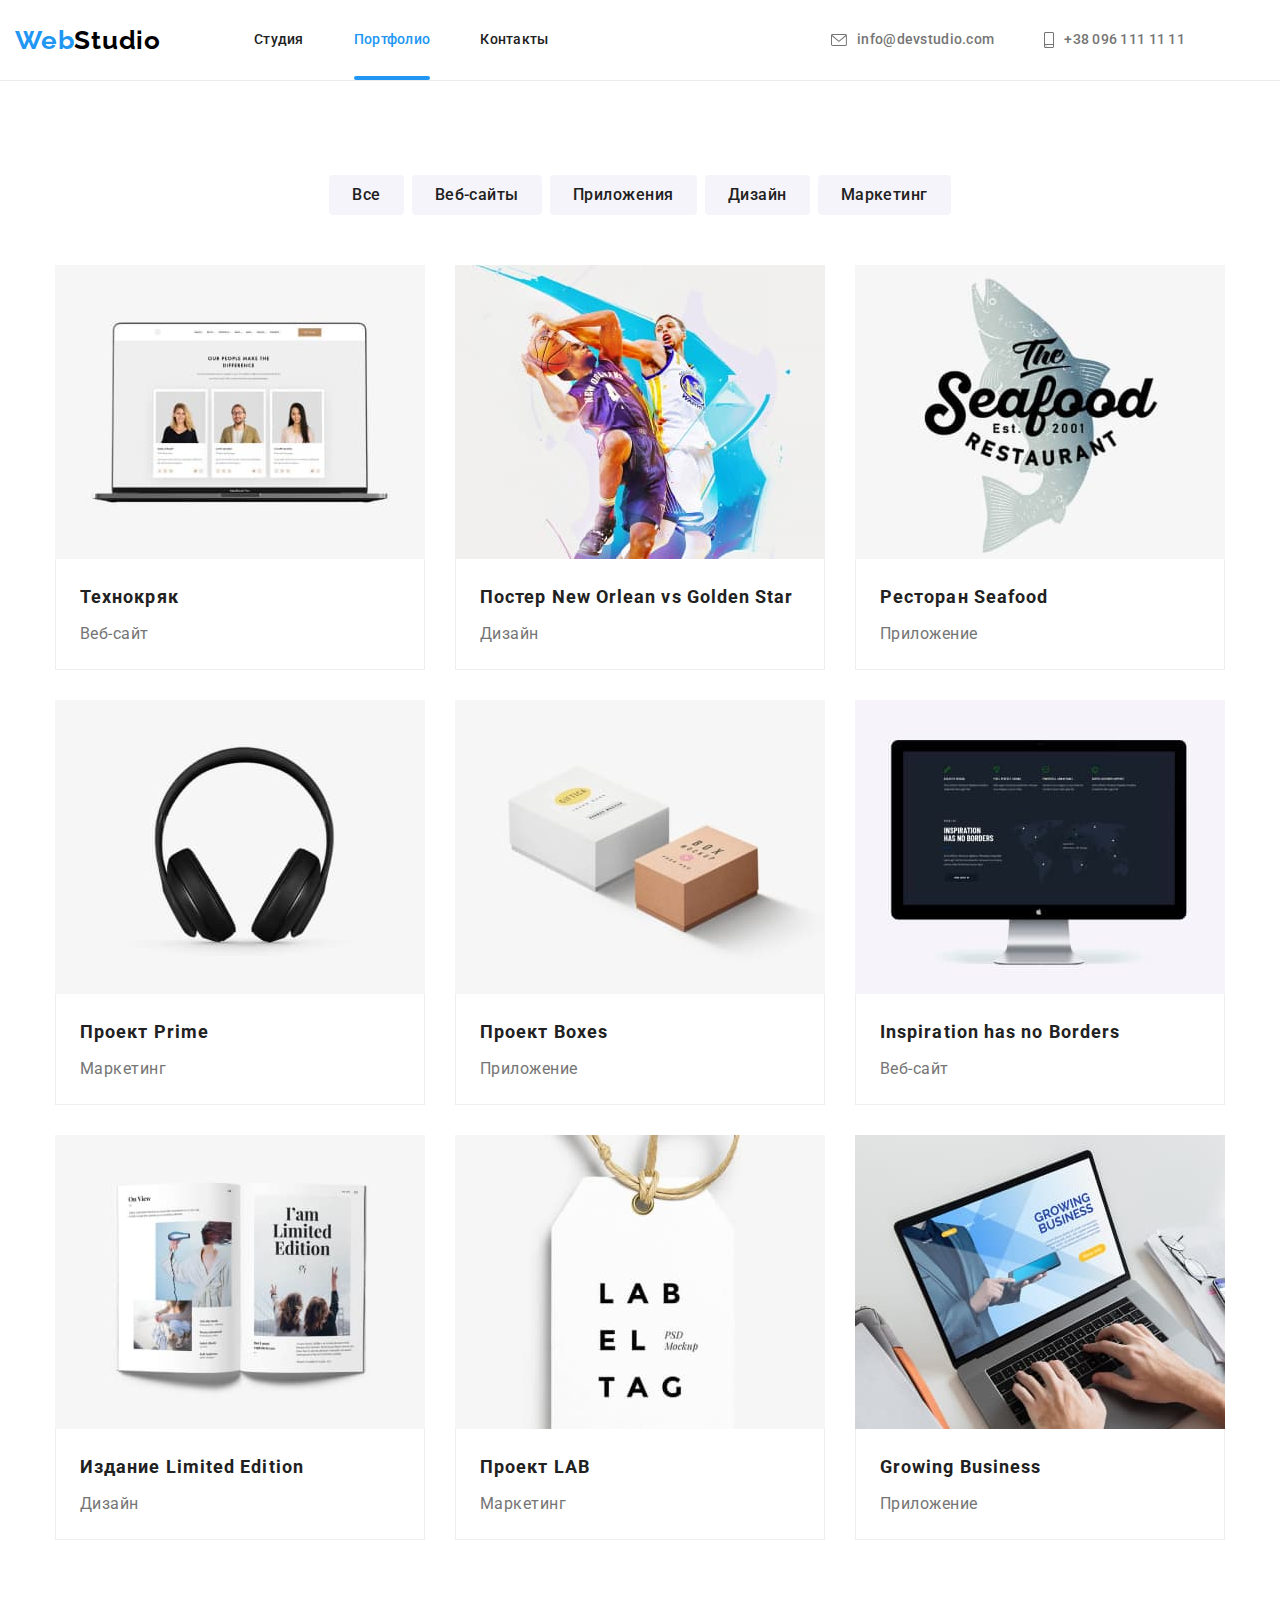
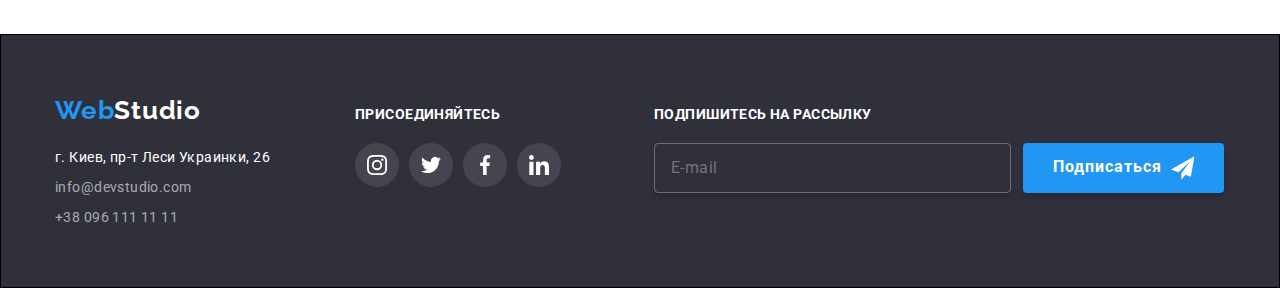
==== commit 56517f9e: "changes in the portfolio, the variables folder has been removed from the css folder. fixes in modal " ====
--- a/portfolio.html
+++ b/portfolio.html
@@ -19,7 +19,7 @@
     <title>goit-markup-hw-02-portfolio</title>
   </head>
   <body>
-    <!--шапка, навигация, адресс-->
+    <!--ХЕДЕР-->
     <header class="page-header">
       <div class="container page-header__container">
         <nav class="page-header__nav">
@@ -30,15 +30,15 @@
 
           <ul class="site-nav list">
             <li class="site-nav__item">
+              <a class="site-nav__link" href="./index.html">Студия</a>
+            </li>
+
+            <li class="site-nav__item">
               <a
                 class="site-nav__link site-nav__link--current"
-                href="./index.html"
-                >Студия</a
+                href="./portfolio.html"
+                >Портфолио</a
               >
-            </li>
-
-            <li class="site-nav__item">
-              <a class="site-nav__link" href="./portfolio.html">Портфолио</a>
             </li>
             <li class="site-nav__item">
               <a class="site-nav__link" href="">Контакты</a>
@@ -64,7 +64,6 @@
         </ul>
       </div>
     </header>
-
     <!--основной контейнер-->
     <main>
       <!--<h1>Портфолио</h1>-->
--- a/css/style.css
+++ b/css/style.css
@@ -1,30 +1,31 @@
 :root {
-  --body-color: #ffffff;
-  --hero-text-color: #757575;
-  --title-text-color: #212121;
-  --accent-color: #2196f3;
-  --text-logo-color: #000000;
-  --button-hero-color-hover: #188ce8;
-  --footer-link-color: rgba(255, 255, 255, 0.6);
-  --team-back-color: #f5f4fa;
-  --bg-footer-color: #2f303a;
-  --bg-hero-color: #c4c4c4;
+  --white-color: #ffffff;
+  --text-gray-color: #757575;
+  --text-title-color: #212121;
+  --text-black-color: #000000;
+
+  --accent-blue-color: #2196f3;
+  --cliennts-light-gray-color: #afb1b8;
+  --border-header-color: #ececec;
+  -modal-vector-close-black-color: #000000;
+
+  --background-modal-color-overlay: rgba(0, 0, 0, 0.2);
+  --background-product-thumb-color: rgba(33, 150, 243, 0.9);
+  --background-hero-color: #c4c4c4;
+  --background-footer-color: #2f303a;
+  --background-team-color: #f5f4fa;
+
   --hero-overlay-color: rgba(47, 48, 58, 0.4);
-  --cliennt-color: #afb1b8;
-  --border-color-header: #ececec;
-  --modal-bg-color-overlay: rgba(0, 0, 0, 0.2);
-  --modal-vector-close-color: #000000;
   --overlay-section-work-color: rgba(47, 48, 58, 0.8);
+  --form-input-border-solid-color: rgba(255, 255, 255, 0.3);
+  --button-box-shadow-color: rgba(0, 0, 0, 0.15);
+  --hero-box-shadow-color: rgba(0, 0, 0, 0.25)
+ --link-footer: rgba(255, 255, 255, 0.6);
+ 
+--form-visually-hidden-placeholder-color: rgba(255, 255, 255, 0.6);
+
   --time-distribution-function: cubic-bezier(0.4, 0, 0.2, 1);
   --transition-time: 250ms;
-  --background-product-thumb-color: rgba(33, 150, 243, 0.9);
-  --form-visually-hidden-placeholder-color: rgba(255, 255, 255, 0.6);
-  --form-input-border-solid-color: rgba(255, 255, 255, 0.3);
-  --accent-color-trasparent: #2196f3e6;
-  --button-box-shadow-color: rgba(0, 0, 0, 0.15);
-  --hero-box-shadow-color: rgba(0, 0, 0, 0.25);
-  --link-footer: rgba(255, 255, 255, 0.6);
-  --color-testing: #941223;
 }
 /* ///////////////////////////////////////////////////// */
 /* -----global attributes------- */
@@ -32,8 +33,8 @@
   box-sizing: border-box;
 }
 body {
-  background-color: var(--body-color);
-  color: var(--hero-text-color);
+  background-color: var(--white-color);
+  color: var(--text-gray-color);
   font-family: 'Roboto', sans-serif;
   margin: 0;
 }
@@ -63,22 +64,6 @@
 
 /* ...........Button........... */
 
-.hero__button {
-  padding-right: 32px;
-  padding-left: 32px;
-}
-
-.modal__button-submit {
-  padding-right: 55px;
-  padding-left: 56px;
-  transform: translateX(50%);
-}
-
-.subscription__button-subscription {
-  padding-right: 28px;
-  padding-left: 29px;
-}
-
 .button,
 .button-subscription,
 .button-modal,
@@ -90,10 +75,10 @@
   padding-top: 10px;
   padding-bottom: 10px;
 
-  background-color: var(--accent-color);
+  background-color: var(--accent-blue-color);
   box-shadow: 0px 4px 4px var(--button-box-shadow-color);
   border-radius: 4px;
-  color: var(--body-color);
+  color: var(--white-color);
 
   font-weight: 700;
   font-size: 16px;
@@ -106,6 +91,35 @@
   border: 1px solid transparent;
   transition: var(--transition-time) var(--time-distribution-function),
     background-color var(--transition-time) var(--time-distribution-function);
+}
+
+.hero__button {
+  padding-right: 32px;
+  padding-left: 32px;
+}
+
+.modal__button-submit {
+  padding-right: 55px;
+  padding-left: 56px;
+  transform: translateX(50%);
+}
+/* button-subscription */
+
+.subscription__button-subscription {
+  display: flex;
+  align-items: center;
+
+  padding-right: 28px;
+  padding-left: 29px;
+}
+
+.button-subscription__icon {
+  fill: currentColor;
+  margin-left: 10px;
+}
+.button-subscription {
+  padding-right: 28px;
+  padding-left: 29px;
 }
 
 .button:hover,
@@ -116,21 +130,122 @@
 .button-modal:focus,
 .button-submit:hover,
 .button-submit:focus {
-  background-color: var(--team-back-color);
-  color: var(--title-text-color);
+  background-color: var(--background-team-color);
+  color: var(--text-title-color);
   cursor: pointer;
 }
 
-/* ///////////////////////////////////////////////////// */
-
+.button-close {
+  position: absolute;
+  display: flex;
+
+  justify-content: center;
+  align-items: center;
+
+  padding: 6px;
+  top: 8px;
+  right: 8px;
+  width: 30px;
+  height: 30px;
+  border-radius: 50%;
+
+  fill: var(--modal-vector-close-black-color);
+  background-color: var(--white-color);
+
+  border: 1px solid rgba(0, 0, 0, 0.1);
+  box-sizing: border-box;
+
+  transition: var(--transition-time) var(--time-distribution-function);
+}
+
+.button-close:hover,
+.button-close:focus {
+  fill: var(--accent-blue-color);
+  cursor: pointer;
+}
+
+/* ///////////////////////////////////////////////////// */
+/* contacts-top */
+
+.contacts-top {
+  display: flex;
+}
+
+.contacts-top__item:not(:last-child) {
+  margin-right: 50px;
+}
+
+.contacts-top__link {
+  display: flex;
+  align-items: center;
+  padding-top: 32px;
+  padding-bottom: 32px;
+
+  color: var(--text-gray-color);
+  font-weight: 500;
+  font-size: 14px;
+  line-height: 1.14;
+  letter-spacing: 0.02em;
+
+  transition: var(--transition-time) var(--time-distribution-function);
+}
+
+.contacts-top__link:hover,
+.contacts-top__link:focus {
+  color: var(--accent-blue-color);
+}
+
+.contacts-top__icon {
+  margin-right: 10px;
+  fill: currentColor;
+}
+/* contacts-bottom */
+.contacts-bottom {
+  margin: 0px;
+  padding: 0px;
+}
+
+.contacts-bottom__item {
+  height: 21px;
+}
+
+.contacts-bottom__item:not(:last-child) {
+  margin-bottom: 9px;
+}
+
+.contacts-bottom__location {
+  color: var(--white-color);
+  font-weight: 400;
+  font-size: 14px;
+  line-height: 1.71;
+  letter-spacing: 0.03em;
+}
+
+.contacts-bottom__link {
+  font-weight: 400;
+  font-size: 14px;
+  line-height: 1.71;
+  letter-spacing: 0.03em;
+  color: rgba(255, 255, 255, 0.6);
+
+  transition: var(--transition-time) var(--time-distribution-function);
+}
+
+.contacts-bottom__link:focus,
+.contacts-bottom__link:hover {
+  color: var(--accent-blue-color);
+}
+
+/* ///////////////////////////////////////////////////// */
 /* ..........Section.......... */
 
 .section {
   padding-bottom: 94px;
+  
 }
 
 .section__title {
-  color: var(--title-text-color);
+  color: var(--text-title-color);
   font-weight: 700;
   font-size: 36px;
   line-height: 1.16;
@@ -165,18 +280,18 @@
 }
 
 .socials-net__link--gray {
-  fill: var(--cliennt-color);
+  fill: var(--cliennts-light-gray-color);
 }
 
 .socials-net__link--white {
-  fill: var(--body-color);
+  fill: var(--white-color);
   background: rgba(255, 255, 255, 0.1);
 }
 
 .socials-net__link:hover,
 .socials-net__link:focus {
-  fill: var(--body-color);
-  background-color: var(--accent-color);
+  fill: var(--white-color);
+  background-color: var(--accent-blue-color);
 }
 
 /* ///////////////////////////////////////////////////// */
@@ -195,7 +310,7 @@
   margin-right: auto;
   padding-left: 15px;
   padding-right: 15px;
-  outline: 2px solid aqua;
+  /* outline: 2px solid aqua; */
 }
 
 .visually-hidden {
@@ -214,8 +329,8 @@
 /* page-header */
 
 .page-header {
-  background-color: var(--body-color);
-  border-bottom: 1px solid var(--border-color-header);
+  background-color: var(--white-color);
+  border-bottom: 1px solid var(--border-header-color);
 }
 
 .page-header__container {
@@ -226,9 +341,8 @@
 .page-header__nav {
   display: flex;
   align-items: center;
-  /* justify-content: space-between; */
-}
-
+}
+/* justify-content: space-between; */
 /* ///////////////////////////////////////////////////// */
 
 /* ......logo...... */
@@ -244,15 +358,15 @@
 }
 
 .logo__web {
-  color: var(--accent-color);
+  color: var(--accent-blue-color);
 }
 
 .logo__studio {
-  color: var(--text-logo-color);
+  color: var(--text-black-color);
 }
 
 .logo__studio--white {
-  color: var(--body-color);
+  color: var(--white-color);
 }
 
 .page-footer__logo {
@@ -285,7 +399,7 @@
   padding-top: 32px;
   padding-bottom: 32px;
 
-  color: var(--title-text-color);
+  color: var(--text-title-color);
   font-weight: 500;
   font-size: 14px;
   line-height: 1.14;
@@ -306,7 +420,7 @@
   height: 4px;
   border-radius: 2px;
 
-  background-color: var(--accent-color);
+  background-color: var(--accent-blue-color);
 
   transition: opacity var(--transition-time) var(--time-distribution-function);
 }
@@ -322,51 +436,15 @@
 
 .site-nav__link:hover,
 .site-nav__link:focus {
-  color: var(--accent-color);
+  color: var(--accent-blue-color);
 }
 
 .site-nav__link--current {
-  color: var(--accent-color);
-}
-
-/* ///////////////////////////////////////////////////// */
-
-/* contacts-top */
-
-.contacts-top {
-  display: flex;
-}
-
-.contacts-top__item:not(:last-child) {
-  margin-right: 50px;
-}
-
-.contacts-top__link {
-  display: flex;
-  align-items: center;
-  padding-top: 32px;
-  padding-bottom: 32px;
-
-  color: var(--hero-text-color);
-  font-weight: 500;
-  font-size: 14px;
-  line-height: 1.14;
-  letter-spacing: 0.02em;
-
-  transition: var(--transition-time) var(--time-distribution-function);
-}
-
-.contacts-top__link:hover,
-.contacts-top__link:focus {
-  color: var(--accent-color);
-}
-
-.contacts-top__icon {
-  margin-right: 10px;
-  fill: currentColor;
-}
-
-/* ///////////////////////////////////////////////////// */
+  color: var(--accent-blue-color);
+}
+
+/* ///////////////////////////////////////////////////// */
+
 
 /* hero */
 
@@ -377,7 +455,7 @@
   margin-left: auto;
   margin-right: auto;
 
-  background-color: var(--bg-hero-color);
+  background-color: var(--background-hero-color);
   background-image: linear-gradient(
       var(--hero-overlay-color),
       var(--hero-overlay-color)
@@ -400,7 +478,7 @@
   margin-left: auto;
   margin-right: auto;
 
-  color: var(--body-color);
+  color: var(--white-color);
   font-weight: 900;
   font-size: 44px;
   line-height: 1.36;
@@ -435,7 +513,7 @@
   height: 120px;
   width: 270px;
   border-radius: 4px;
-  background-color: var(--team-back-color);
+  background-color: var(--background-team-color);
 }
 
 .features__icon {
@@ -446,7 +524,7 @@
   margin-top: 0px;
   margin-bottom: 10px;
 
-  color: var(--title-text-color);
+  color: var(--text-title-color);
   font-weight: 700;
   font-size: 14px;
   line-height: 1.14;
@@ -502,7 +580,7 @@
   text-align: center;
   letter-spacing: 0.03em;
   text-transform: uppercase;
-  color: var(--body-color);
+  color: var(--white-color);
   margin: 0;
 }
 
@@ -511,7 +589,7 @@
 /* our-team */
 
 .our-team {
-  background-color: var(--team-back-color);
+  background-color: var(--background-team-color);
 }
 
 .our-team__title {
@@ -530,7 +608,7 @@
   box-shadow: 0px 1px 3px rgba(0, 0, 0, 0.12), 0px 1px 1px rgba(0, 0, 0, 0.14),
     0px 2px 1px rgba(0, 0, 0, 0.2);
   border-radius: 0px 0px 4px 4p;
-  background-color: var(--body-color);
+  background-color: var(--white-color);
 }
 
 .our-team__photo {
@@ -538,7 +616,7 @@
 }
 
 .our-team__name {
-  color: var(--title-text-color);
+  color: var(--text-title-color);
   font-weight: 500;
   font-size: 16px;
   line-height: 1.18;
@@ -588,7 +666,7 @@
 }
 
 .clients__link {
-  fill: var(--cliennt-color);
+  fill: var(--cliennts-light-gray-color);
   border: 1px solid #afb1b8;
 
   box-sizing: border-box;
@@ -607,8 +685,8 @@
 
 .clients__link:hover,
 .clients__link:focus {
-  fill: var(--accent-color);
-  border: 1px solid var(--accent-color);
+  fill: var(--accent-blue-color);
+  border: 1px solid var(--accent-blue-color);
 }
 
 /* ///////////////////////////////////////////////////// */
@@ -619,7 +697,7 @@
   padding-top: 60px;
   padding-bottom: 60px;
 
-  background-color: var(--bg-footer-color);
+  background-color: var(--background-footer-color);
   border: 1px solid #000000;
   box-sizing: border-box;
   box-shadow: 0px 4px 4px var(--hero-box-shadow-color);
@@ -636,42 +714,6 @@
   /* outline: 1px solid red; */
 }
 
-/* contacts-bottom */
-.contacts-bottom {
-  margin: 0px;
-  padding: 0px;
-}
-
-.contacts-bottom__item {
-  height: 21px;
-}
-
-.contacts-bottom__item:not(:last-child) {
-  margin-bottom: 9px;
-}
-
-.contacts-bottom__location {
-  color: var(--body-color);
-  font-weight: 400;
-  font-size: 14px;
-  line-height: 1.71;
-  letter-spacing: 0.03em;
-}
-
-.contacts-bottom__link {
-  font-weight: 400;
-  font-size: 14px;
-  line-height: 1.71;
-  letter-spacing: 0.03em;
-  color: rgba(255, 255, 255, 0.6);
-
-  transition: var(--transition-time) var(--time-distribution-function);
-}
-
-.contacts-bottom__link:focus,
-.contacts-bottom__link:hover {
-  color: var(--accent-color);
-}
 
 /* socials-footer */
 .socials-footer {
@@ -689,7 +731,7 @@
   letter-spacing: 0.03em;
   text-transform: uppercase;
 
-  color: var(--body-color);
+  color: var(--white-color);
 
   margin-top: 0px;
   margin-bottom: 20px;
@@ -712,7 +754,7 @@
   letter-spacing: 0.03em;
   text-transform: uppercase;
 
-  color: var(--body-color);
+  color: var(--white-color);
 }
 
 .subscription__form {
@@ -742,23 +784,8 @@
 
 .subscription__input:hover,
 .subscription__input:focus {
-  color: var(--body-color);
-  border: 1px solid var(--accent-color);
-}
-
-/* button-subscription */
-
-.button-subscription {
-  display: flex;
-  align-items: center;
-
-  padding-right: 28px;
-  padding-left: 29px;
-}
-
-.button-subscription__icon {
-  fill: currentColor;
-  margin-left: 10px;
+  color: var(--white-color);
+  border: 1px solid var(--accent-blue-color);
 }
 
 /* footer finish */
@@ -774,7 +801,7 @@
   width: 100%;
   height: 100%;
 
-  background-color: var(--modal-bg-color-overlay);
+  background-color: var(--background-modal-color-overlay);
   opacity: 1;
   transition: opacity var(--transition-time) var(--time-distribution-function);
 }
@@ -799,7 +826,7 @@
   margin: 0px;
   padding: 40px;
 
-  background-color: var(--body-color);
+  background-color: var(--white-color);
   box-shadow: 0px 1px 3px rgba(0, 0, 0, 0.12), 0px 1px 1px rgba(0, 0, 0, 0.14),
     0px 2px 1px rgba(0, 0, 0, 0.2);
   border-radius: 4px;
@@ -812,35 +839,6 @@
   display: block;
 } */
 
-.modal__close {
-  position: absolute;
-  display: flex;
-
-  justify-content: center;
-  align-items: center;
-
-  padding: 6px;
-  top: 8px;
-  right: 8px;
-  width: 30px;
-  height: 30px;
-  border-radius: 50%;
-
-  fill: var(--modal-vector-close-color);
-  background-color: var(--body-color);
-
-  border: 1px solid rgba(0, 0, 0, 0.1);
-  box-sizing: border-box;
-
-  transition: var(--transition-time) var(--time-distribution-function);
-}
-
-.modal__close:hover,
-.modal__close:focus {
-  fill: var(--accent-color);
-  cursor: pointer;
-}
-
 .modal__title {
   display: block;
   margin-top: 0px;
@@ -853,7 +851,7 @@
   text-align: center;
   letter-spacing: 0.03em;
 
-  color: var(--title-text-color);
+  color: var(--text-title-color);
 }
 
 /*форма*/
@@ -862,6 +860,7 @@
   display: flex;
   flex-direction: column;
   max-height: 342px;
+   width: 448px;
   margin-top: 0px;
   margin-bottom: 20px;
 
@@ -893,11 +892,12 @@
 
   letter-spacing: 0.01em;
 
-  color: var(--hero-text-color);
+  color: var(--text-gray-color);
 }
 
 .modal__form-input {
-  height: 40px;
+  /* height: 40px; */
+  width: 448px;
   padding: 12px 16px 12px 42px;
 }
 
@@ -925,7 +925,7 @@
 .modal__form-input:focus-within,
 .modal__form-textarea:hover,
 .modal__form-textarea:focus {
-  border: 1px solid var(--accent-color);
+  border: 1px solid var(--accent-blue-color);
   /* Удаляем стандартный аутлайн чтоб виден был свой в Chrome */
   outline: 0;
   cursor: pointer;
@@ -937,7 +937,7 @@
   top: 50%;
   left: 12px;
 
-  fill: var(--title-text-color);
+  fill: var(--text-title-color);
 
   transition: var(--transition-time) var(--time-distribution-function);
   /* pointer-events: none; */
@@ -945,7 +945,7 @@
 
 .modal__form-input:hover + .modal__form-icon,
 .modal__form-input:focus + .modal__form-icon {
-  fill: var(--accent-color);
+  fill: var(--accent-blue-color);
 }
 
 /* checkbox */
@@ -958,14 +958,14 @@
 
 .modal__check-icon {
   display: flex;
-  justify-content: center;
-  align-items: center;
+  /* justify-content: center;
+  align-items: center; */
 
   margin-right: 7px;
   border-radius: 2px;
   background-origin: border-box;
 
-  border: 2px solid var(--title-text-color);
+  border: 2px solid var(--text-title-color);
   background-color: transparent;
   fill: transparent;
 
@@ -978,9 +978,9 @@
 
 .modal__check:hover + .modal__check-icon,
 .modal__check-input:checked + .modal__check-icon {
-  background-color: var(--accent-color);
-  border-color: var(--accent-color);
-  fill: var(--body-color);
+  background-color: var(--accent-blue-color);
+  border-color: var(--accent-blue-color);
+  fill: var(--white-color);
   cursor: pointer;
 }
 
@@ -989,21 +989,21 @@
 }
 
 .modal__check-link {
-  color: var(--accent-color);
+  color: var(--accent-blue-color);
   text-decoration: underline;
   margin-left: 7px;
 }
 
 .modal__check-input:checked + .modal__check-icon {
-  border-color: var(--accent-color);
-  background-color: var(--accent-color);
+  border-color: var(--accent-blue-color);
+  background-color: var(--accent-blue-color);
   /* fill: var(--color-testing); */
 }
 
 .modal__check-agreement {
   display: flex;
-  justify-content: center;
-  align-items: center;
+  /* justify-content: center;
+  align-items: center; */
 
   font-weight: 400;
   font-size: 14px;
@@ -1011,15 +1011,15 @@
 
   letter-spacing: 0.03em;
 
-  color: var(--hero-text-color);
+  color: var(--text-gray-color);
 }
 
 /* ---------СТИЛИ ПОРТФОЛИО-------------- */
 /* .........фильтры или радио кнопки....... */
 
 .filtres {
-  color: var(--title-text-color);
-  background-color: var(--team-back-color);
+  color: var(--text-title-color);
+  background-color: var(--background-team-color);
 
   font-weight: 500;
   font-size: 16px;
@@ -1062,8 +1062,8 @@
 .content-selector .filtres:hover,
 .content-selector .filtres:focus,
 .content-selector .filtres:active {
-  color: var(--body-color);
-  background-color: var(--accent-color);
+  color: var(--white-color);
+  background-color: var(--accent-blue-color);
   cursor: pointer;
 }
 
@@ -1077,7 +1077,7 @@
 
   letter-spacing: 0.06em;
 
-  color: var(--title-text-color);
+  color: var(--text-title-color);
 }
 
 .portfolio .paragraph {
@@ -1154,7 +1154,7 @@
   letter-spacing: 0.03em;
 
   margin: 63px 24px;
-  color: var(--body-color);
+  color: var(--white-color);
 
   transition: transform var(--transition-time) var(--time-distribution-function);
 }
@@ -1181,7 +1181,7 @@
 } */
 
 .content .card {
-  background-color: var(--body-color);
+  background-color: var(--white-color);
   border-right: 1px solid #eeeeee;
   border-bottom: 1px solid #eeeeee;
   border-left: 1px solid #eeeeee;
@@ -1196,7 +1196,7 @@
 }
 
 /* .modal .check a {
-  color: var(--accent-color);
+  color: var(--accent-blue-color);
 } */
 
 /**********************************************
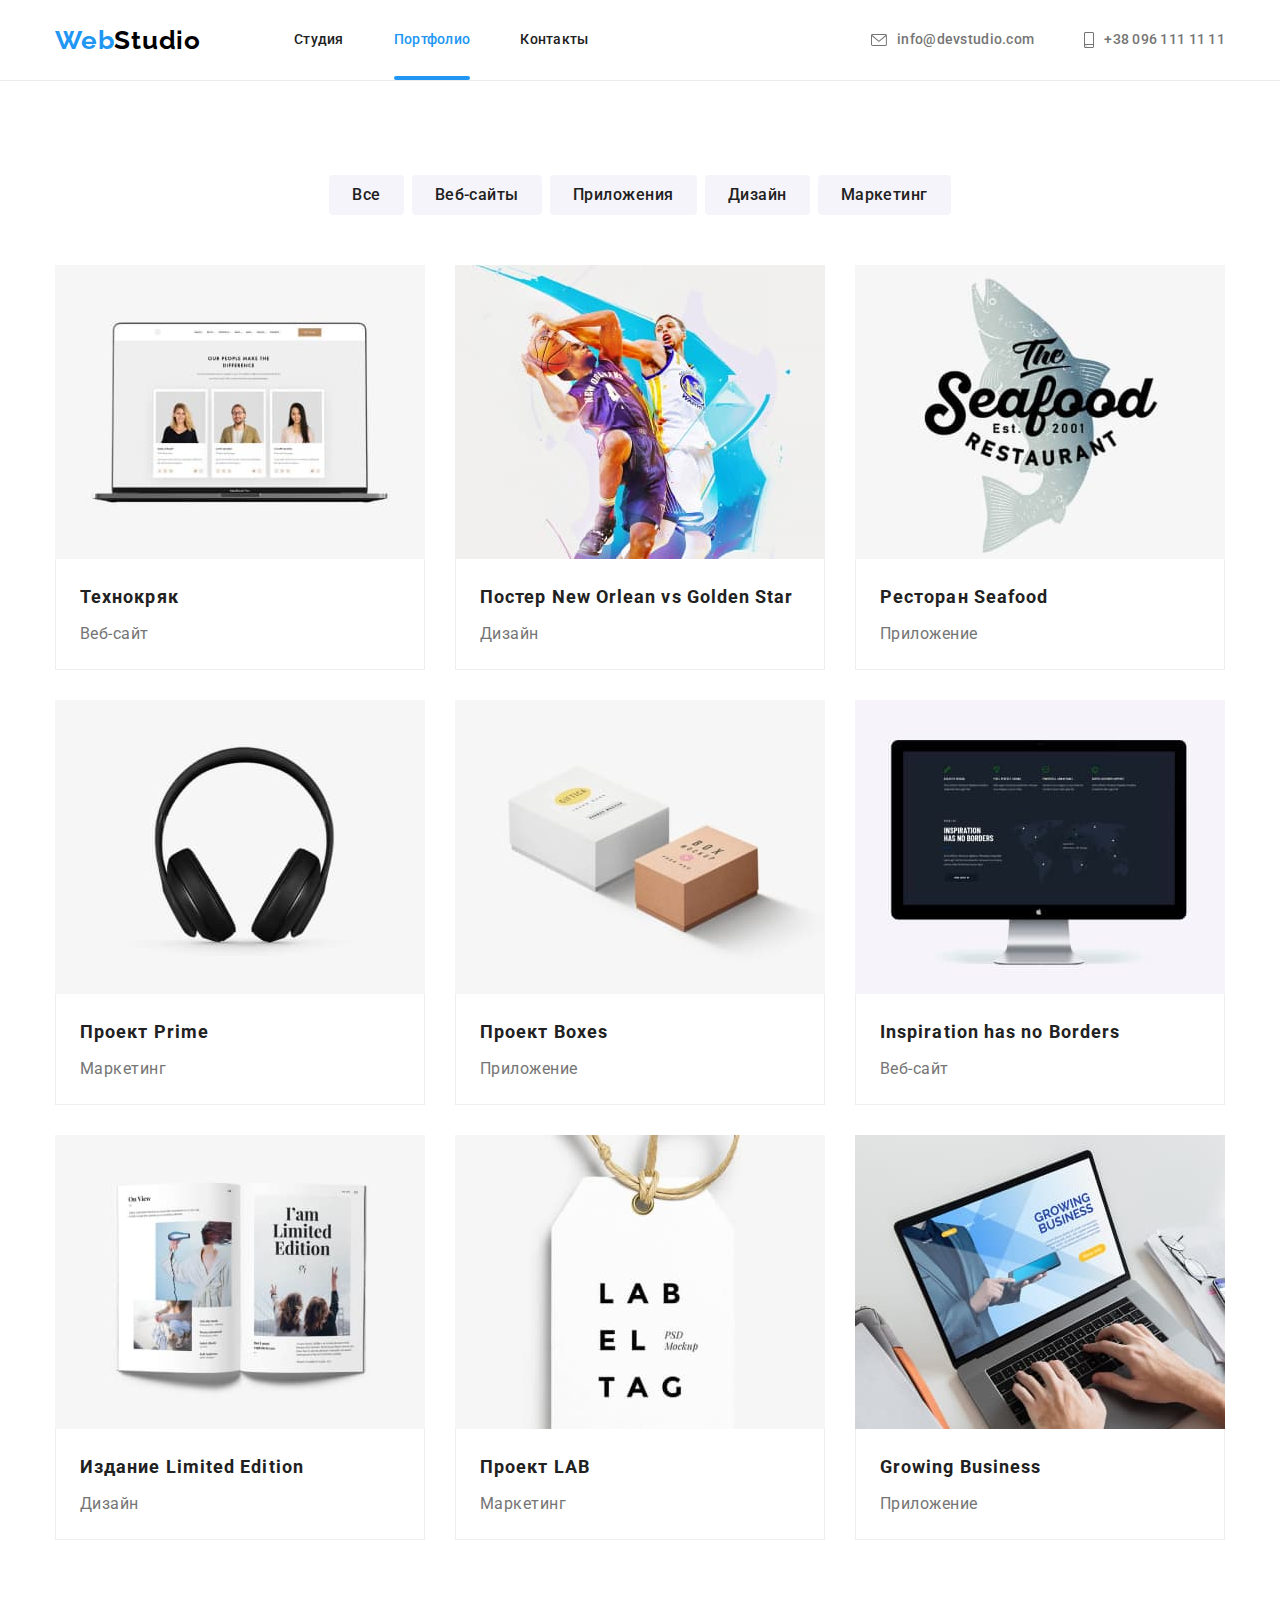
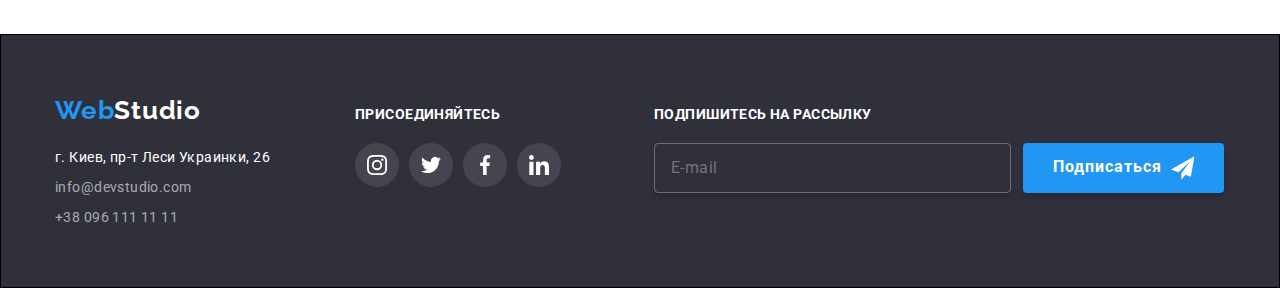
==== commit 2369e205: "adds changes to: portfolio section (renaming classes by bem) and style." ====
--- a/portfolio.html
+++ b/portfolio.html
@@ -13,7 +13,7 @@
       href="https://cdnjs.cloudflare.com/ajax/libs/modern-normalize/1.0.0/modern-normalize.min.css"
     />
     <!-- нормалайз переподключон в scss потом удалить -->
-    <!-- <link rel="stylesheet" href="./css/portfolio.min.css"/> -->
+    <!-- <link rel="stylesheet" href="./css/main.min.css" /> -->
 
     <link rel="stylesheet" href="./css/style.css" />
     <title>goit-markup-hw-02-portfolio</title>
@@ -64,60 +64,60 @@
         </ul>
       </div>
     </header>
-    <!--основной контейнер-->
+
     <main>
-      <!--<h1>Портфолио</h1>-->
+      <!--portfolio-->
       <section class="portfolio">
-        <!--фильтры или радио кнопки-->
+        <!--filtres-->
         <div class="container">
-          <ul class="content-selector list">
-            <li class="items">
-              <button class="filtres" type="button">Все</button>
-            </li>
-            <li class="items">
-              <button class="filtres" type="button">Веб-сайты</button>
-            </li>
-            <li class="items">
-              <button class="filtres" type="button">Приложения</button>
-            </li>
-            <li class="items">
-              <button class="filtres" type="button">Дизайн</button>
-            </li>
-            <li class="items">
-              <button class="filtres" type="button">Маркетинг</button>
-            </li>
-          </ul>
-
-          <!--контент-->
+          <ul class="filtres list">
+            <li class="filtres__item">
+              <button class="filtres__btn" type="button">Все</button>
+            </li>
+            <li class="filtres__item">
+              <button class="filtres__btn" type="button">Веб-сайты</button>
+            </li>
+            <li class="filtres__item">
+              <button class="filtres__btn" type="button">Приложения</button>
+            </li>
+            <li class="filtres__item">
+              <button class="filtres__btn" type="button">Дизайн</button>
+            </li>
+            <li class="filtres__item">
+              <button class="filtres__btn" type="button">Маркетинг</button>
+            </li>
+          </ul>
+
+          <!--content-->
           <ul class="content list">
-            <li class="item">
-              <a href="#">
-                <div class="product">
+            <li class="content__item">
+              <a href="#">
+                <div class="content__product">
                   <img
                     src="./images/teshnocryc.jpg"
                     alt="Технокряк. Веб-сайт"
                   />
-                  <div class="overlay">
-                    <p>
-                      Технокряк это современная площадка распространения
-                      коронавируса. Компании используют эту платформу для
-                      цифрового шпионажа и атак на защищённые сервера
-                      конкурентов.
-                    </p>
-                  </div>
-                </div>
-                <div class="card">
-                  <h2 class="section-title">Технокряк</h2>
-                  <p class="paragraph">Веб-сайт</p>
-                </div>
-              </a>
-            </li>
-
-            <li class="item">
-              <a href="#">
-                <div class="product">
-                  <div class="overlay">
-                    <p>
+                  <div class="content__overlay">
+                    <p class="content__text">
+                      Технокряк это современная площадка распространения
+                      коронавируса. Компании используют эту платформу для
+                      цифрового шпионажа и атак на защищённые сервера
+                      конкурентов.
+                    </p>
+                  </div>
+                </div>
+                <div class="content__card">
+                  <h2 class="content__title">Технокряк</h2>
+                  <p class="content__site">Веб-сайт</p>
+                </div>
+              </a>
+            </li>
+
+            <li class="content__item">
+              <a href="#">
+                <div class="content__product">
+                  <div class="content__overlay">
+                    <p class="content__text">
                       Технокряк это современная площадка распространения
                       коронавируса. Компании используют эту платформу для
                       цифрового шпионажа и атак на защищённые сервера
@@ -129,20 +129,20 @@
                     alt="Постер New Orlean vs Golden Star. Дизайн"
                   />
                 </div>
-                <div class="card">
-                  <h2 class="section-title">
+                <div class="content__card">
+                  <h2 class="content__title">
                     Постер New Orlean vs Golden Star
                   </h2>
-                  <p class="paragraph">Дизайн</p>
-                </div>
-              </a>
-            </li>
-
-            <li class="item">
-              <a href="#">
-                <div class="product">
-                  <div class="overlay">
-                    <p>
+                  <p class="content__site">Дизайн</p>
+                </div>
+              </a>
+            </li>
+
+            <li class="content__item">
+              <a href="#">
+                <div class="content__product">
+                  <div class="content__overlay">
+                    <p class="content__text">
                       Технокряк это современная площадка распространения
                       коронавируса. Компании используют эту платформу для
                       цифрового шпионажа и атак на защищённые сервера
@@ -154,18 +154,18 @@
                     alt="Ресторан Seafood. Приложение"
                   />
                 </div>
-                <div class="card">
-                  <h2 class="section-title">Ресторан Seafood</h2>
-                  <p class="paragraph">Приложение</p>
-                </div>
-              </a>
-            </li>
-
-            <li class="item">
-              <a href="#">
-                <div class="product">
-                  <div class="overlay">
-                    <p>
+                <div class="content__card">
+                  <h2 class="content__title">Ресторан Seafood</h2>
+                  <p class="content__site">Приложение</p>
+                </div>
+              </a>
+            </li>
+
+            <li class="content__item">
+              <a href="#">
+                <div class="content__product">
+                  <div class="content__overlay">
+                    <p class="content__text">
                       Технокряк это современная площадка распространения
                       коронавируса. Компании используют эту платформу для
                       цифрового шпионажа и атак на защищённые сервера
@@ -174,18 +174,18 @@
                   </div>
                   <img src="./images/prime.jpg" alt="Проект Prime. Маркетинг" />
                 </div>
-                <div class="card">
-                  <h2 class="section-title">Проект Prime</h2>
-                  <p class="paragraph">Маркетинг</p>
-                </div>
-              </a>
-            </li>
-
-            <li class="item">
-              <a href="#">
-                <div class="product">
-                  <div class="overlay">
-                    <p>
+                <div class="content__card">
+                  <h2 class="content__title">Проект Prime</h2>
+                  <p class="content__site">Маркетинг</p>
+                </div>
+              </a>
+            </li>
+
+            <li class="content__item">
+              <a href="#">
+                <div class="content__product">
+                  <div class="content__overlay">
+                    <p class="content__text">
                       Технокряк это современная площадка распространения
                       коронавируса. Компании используют эту платформу для
                       цифрового шпионажа и атак на защищённые сервера
@@ -197,18 +197,18 @@
                     alt="Проект Boxes. Приложение"
                   />
                 </div>
-                <div class="card">
-                  <h2 class="section-title">Проект Boxes</h2>
-                  <p class="paragraph">Приложение</p>
-                </div>
-              </a>
-            </li>
-
-            <li class="item">
-              <a href="#">
-                <div class="product">
-                  <div class="overlay">
-                    <p>
+                <div class="content__card">
+                  <h2 class="content__title">Проект Boxes</h2>
+                  <p class="content__site">Приложение</p>
+                </div>
+              </a>
+            </li>
+
+            <li class="content__item">
+              <a href="#">
+                <div class="content__product">
+                  <div class="content__overlay">
+                    <p class="content__text">
                       Технокряк это современная площадка распространения
                       коронавируса. Компании используют эту платформу для
                       цифрового шпионажа и атак на защищённые сервера
@@ -220,18 +220,18 @@
                     alt="Inspiration has no Borders. Веб-сайт"
                   />
                 </div>
-                <div class="card">
-                  <h2 class="section-title">Inspiration has no Borders</h2>
-                  <p class="paragraph">Веб-сайт</p>
-                </div>
-              </a>
-            </li>
-
-            <li class="item">
-              <a href="#">
-                <div class="product">
-                  <div class="overlay">
-                    <p>
+                <div class="content__card">
+                  <h2 class="content__title">Inspiration has no Borders</h2>
+                  <p class="content__site">Веб-сайт</p>
+                </div>
+              </a>
+            </li>
+
+            <li class="content__item">
+              <a href="#">
+                <div class="content__product">
+                  <div class="content__overlay">
+                    <p class="content__text">
                       Технокряк это современная площадка распространения
                       коронавируса. Компании используют эту платформу для
                       цифрового шпионажа и атак на защищённые сервера
@@ -243,18 +243,18 @@
                     alt="Издание Limited Edition. Дизайн"
                   />
                 </div>
-                <div class="card">
-                  <h2 class="section-title">Издание Limited Edition</h2>
-                  <p class="paragraph">Дизайн</p>
-                </div>
-              </a>
-            </li>
-
-            <li class="item">
-              <a href="#">
-                <div class="product">
-                  <div class="overlay">
-                    <p>
+                <div class="content__card">
+                  <h2 class="content__title">Издание Limited Edition</h2>
+                  <p class="content__site">Дизайн</p>
+                </div>
+              </a>
+            </li>
+
+            <li class="content__item">
+              <a href="#">
+                <div class="content__product">
+                  <div class="content__overlay">
+                    <p class="content__text">
                       Технокряк это современная площадка распространения
                       коронавируса. Компании используют эту платформу для
                       цифрового шпионажа и атак на защищённые сервера
@@ -263,18 +263,18 @@
                   </div>
                   <img src="./images/lab.jpg" alt="Проект LAB. Маркетинг" />
                 </div>
-                <div class="card">
-                  <h2 class="section-title">Проект LAB</h2>
-                  <p class="paragraph">Маркетинг</p>
-                </div>
-              </a>
-            </li>
-
-            <li class="item">
-              <a href="#">
-                <div class="product">
-                  <div class="overlay">
-                    <p>
+                <div class="content__card">
+                  <h2 class="content__title">Проект LAB</h2>
+                  <p class="content__site">Маркетинг</p>
+                </div>
+              </a>
+            </li>
+
+            <li class="content__item">
+              <a href="#">
+                <div class="content__product">
+                  <div class="content__overlay">
+                    <p class="content__text">
                       Технокряк это современная площадка распространения
                       коронавируса. Компании используют эту платформу для
                       цифрового шпионажа и атак на защищённые сервера
@@ -286,9 +286,9 @@
                     alt="Growing Business. Приложение"
                   />
                 </div>
-                <div class="card">
-                  <h2 class="section-title">Growing Business</h2>
-                  <p class="paragraph">Приложение</p>
+                <div class="content__card">
+                  <h2 class="content__title">Growing Business</h2>
+                  <p class="content__site">Приложение</p>
                 </div>
               </a>
             </li>
--- a/css/main.min.css
+++ b/css/main.min.css
@@ -0,0 +1,3 @@
+/*! modern-normalize v1.0.0 | MIT License | https://github.com/sindresorhus/modern-normalize */​ ​ ​ *,*::before,*::after{-webkit-box-sizing:border-box;box-sizing:border-box}​ ​ :root{-moz-tab-size:4;-o-tab-size:4;tab-size:4}​ ​ html{line-height:1.15;-webkit-text-size-adjust:100%}​ ​ ​ body{margin:0}​ ​ body{font-family:system-ui,-apple-system,"Segoe UI",Roboto,Helvetica,Arial,sans-serif,"Apple Color Emoji","Segoe UI Emoji"}​ ​ ​ hr{height:0;color:inherit}​ ​ ​ abbr[title]{-webkit-text-decoration:underline dotted;text-decoration:underline dotted}​ ​ b,strong{font-weight:bolder}​ ​ code,kbd,samp,pre{font-family:ui-monospace, SFMono-Regular, Consolas, 'Liberation Mono', Menlo,+ monospace;font-size:1em}​ ​ small{font-size:80%}​ ​ sub,sup{font-size:75%;line-height:0;position:relative;vertical-align:baseline}​ sub{bottom:-0.25em}​ sup{top:-0.5em}​ ​ ​ table{text-indent:0;border-color:inherit}​ ​ ​ button,input,optgroup,select,textarea{font-family:inherit;font-size:100%;line-height:1.15;margin:0}​ ​ button,select{text-transform:none}​ ​ button,[type='button'],[type='reset'],[type='submit']{-webkit-appearance:button}​ ​ ::-moz-focus-inner{border-style:none;padding:0}​ ​ :-moz-focusring{outline:1px dotted ButtonText}​ ​ :-moz-ui-invalid{box-shadow:none}​ ​ legend{padding:0}​ ​ progress{vertical-align:baseline}​ ​ ::-webkit-inner-spin-button,::-webkit-outer-spin-button{height:auto}​ ​ [type='search']{-webkit-appearance:textfield;outline-offset:-2px}​ ​ ::-webkit-search-decoration{-webkit-appearance:none}​ ​ ::-webkit-file-upload-button{-webkit-appearance:button;font:inherit}​ ​ ​ summary{display:list-item}html{-webkit-box-sizing:border-box;box-sizing:border-box}body{background-color:#fff;color:#757575;font-family:'Roboto', sans-serif;margin:0}a{text-decoration:none;color:inherit;display:block}address{color:inherit;font-style:normal}img{display:block;max-width:100%;height:auto}.list{list-style-type:none;padding:0px;margin:0px}.section{padding-bottom:94px}.section__title{color:#212121;font-weight:700;font-size:36px;line-height:1.16;text-align:center;letter-spacing:0.03em;margin-top:0px;margin-bottom:50px}.container{width:1200px;margin-left:auto;margin-right:auto;padding-left:15px;padding-right:15px;outline:1px solid red}.visually-hidden{position:absolute;width:1px;height:1px;margin:-1px;border:0;padding:0;clip:rect(0 0 0 0);overflow:hidden}.logo{font-family:'Raleway', sans-serif;font-weight:700;font-size:26px;line-height:1.19;text-decoration:none;letter-spacing:0.03em}.logo__web{color:#2196f3}.logo__studio{color:#000}.logo__studio--white{color:#fff}.page-footer__logo{margin-bottom:20px}.contacts-top{display:-webkit-box;display:-ms-flexbox;display:flex}.contacts-top__item:not(:last-child){margin-right:50px}.contacts-top__link{display:-webkit-box;display:-ms-flexbox;display:flex;-webkit-box-align:center;-ms-flex-align:center;align-items:center;padding-top:32px;padding-bottom:32px;color:#757575;font-weight:500;font-size:14px;line-height:1.14;letter-spacing:0.02em;-webkit-transition:250ms cubic-bezier(0.4, 0, 0.2, 1);transition:250ms cubic-bezier(0.4, 0, 0.2, 1)}.contacts-top__link:hover,.contacts-top__link:focus{color:#2196f3}.contacts-top__icon{margin-right:10px;fill:currentColor}.contacts-bottom{margin:0px;padding:0px}.contacts-bottom__item{height:21px}.contacts-bottom__item:not(:last-child){margin-bottom:9px}.contacts-bottom__location{color:#fff;font-weight:400;font-size:14px;line-height:1.71;letter-spacing:0.03em}.contacts-bottom__link{font-weight:400;font-size:14px;line-height:1.71;letter-spacing:0.03em;color:rgba(255,255,255,0.6);-webkit-transition:250ms cubic-bezier(0.4, 0, 0.2, 1);transition:250ms cubic-bezier(0.4, 0, 0.2, 1)}.contacts-bottom__link:focus,.contacts-bottom__link:hover{color:#2196f3}.button,.button-subscription,.button-modal,.button-submit{display:inline-block;min-width:200px;max-height:50px;padding-top:10px;padding-bottom:10px;background-color:#2196f3;-webkit-box-shadow:0px 4px 4px rgba(0,0,0,0.15);box-shadow:0px 4px 4px rgba(0,0,0,0.15);border-radius:4px;color:#fff;font-weight:700;font-size:16px;line-height:1.9;-webkit-box-align:center;-ms-flex-align:center;align-items:center;text-align:center;letter-spacing:0.06em;border:1px solid transparent;-webkit-transition:250ms cubic-bezier(0.4, 0, 0.2, 1),background-color 250ms cubic-bezier(0.4, 0, 0.2, 1);transition:250ms cubic-bezier(0.4, 0, 0.2, 1),background-color 250ms cubic-bezier(0.4, 0, 0.2, 1)}.hero__button{padding-right:32px;padding-left:32px}.modal__button-submit{padding-right:55px;padding-left:56px;-webkit-transform:translateX(50%);transform:translateX(50%)}.subscription__button-subscription{display:-webkit-box;display:-ms-flexbox;display:flex;-webkit-box-align:center;-ms-flex-align:center;align-items:center;padding-right:28px;padding-left:29px}.button-subscription__icon{fill:currentColor;margin-left:10px}.button-subscription{padding-right:28px;padding-left:29px}.button:hover,.button:focus,.button-subscription:hover,.button-subscription:focus,.button-modal:hover,.button-modal:focus,.button-submit:hover,.button-submit:focus{background-color:#f5f4fa;color:#212121;cursor:pointer}.button-close{position:absolute;display:-webkit-box;display:-ms-flexbox;display:flex;-webkit-box-pack:center;-ms-flex-pack:center;justify-content:center;-webkit-box-align:center;-ms-flex-align:center;align-items:center;padding:6px;top:8px;right:8px;width:30px;height:30px;border-radius:50%;fill:#000;background-color:#fff;border:1px solid rgba(0,0,0,0.1);-webkit-box-sizing:border-box;box-sizing:border-box;-webkit-transition:250ms cubic-bezier(0.4, 0, 0.2, 1);transition:250ms cubic-bezier(0.4, 0, 0.2, 1)}.button-close:hover,.button-close:focus{fill:#2196f3;cursor:pointer}.socials-net{display:-webkit-box;display:-ms-flexbox;display:flex}.socials-net__item:not(:last-child){margin-right:10px}.socials-net__link{display:-webkit-box;display:-ms-flexbox;display:flex;-webkit-box-pack:center;-ms-flex-pack:center;justify-content:center;-webkit-box-align:center;-ms-flex-align:center;align-items:center;width:44px;height:44px;border-radius:50%;-webkit-transition:250ms cubic-bezier(0.4, 0, 0.2, 1);transition:250ms cubic-bezier(0.4, 0, 0.2, 1)}.socials-net__link--gray{fill:#afb1b8}.socials-net__link--white{fill:#fff;background:rgba(255,255,255,0.1)}.socials-net__link:hover,.socials-net__link:focus{fill:#fff;background-color:#2196f3}.page-header{background-color:#fff;border-bottom:1px solid #ececec}.page-header__container{display:-webkit-box;display:-ms-flexbox;display:flex;-webkit-box-pack:justify;-ms-flex-pack:justify;justify-content:space-between}.page-header__nav{display:-webkit-box;display:-ms-flexbox;display:flex;-webkit-box-align:center;-ms-flex-align:center;align-items:center}.site-nav{display:-webkit-box;display:-ms-flexbox;display:flex;margin-left:93px}.site-nav__item{margin-right:50px}.site-nav__item:last-child{margin-right:0px}.site-nav__link{position:relative;display:block;padding-top:32px;padding-bottom:32px;color:#212121;font-weight:500;font-size:14px;line-height:1.14;letter-spacing:0.02em;-webkit-transition:color 250ms cubic-bezier(0.4, 0, 0.2, 1);transition:color 250ms cubic-bezier(0.4, 0, 0.2, 1)}.site-nav__link::after{content:'';position:absolute;display:block;opacity:0;bottom:0;width:100%;height:4px;border-radius:2px;background-color:#2196f3;-webkit-transition:opacity 250ms cubic-bezier(0.4, 0, 0.2, 1);transition:opacity 250ms cubic-bezier(0.4, 0, 0.2, 1)}.site-nav__link:hover::after,.site-nav__link:focus::after{opacity:1}.site-nav__link--current::after{opacity:1}.site-nav__link:hover,.site-nav__link:focus{color:#2196f3}.site-nav__link--current{color:#2196f3}.hero{padding-top:200px;max-width:1600px;height:600px;margin-left:auto;margin-right:auto;background-color:#c4c4c4;background-image:-webkit-gradient(linear, left top, left bottom, from(rgba(47,48,58,0.4)), to(rgba(47,48,58,0.4))),url(../images/hero.jpg);background-image:linear-gradient(rgba(47,48,58,0.4), rgba(47,48,58,0.4)),url(../images/hero.jpg);background-size:cover;background-repeat:no-repeat;background-position:center;border:1px solid #000000;-webkit-box-sizing:border-box;box-sizing:border-box;-webkit-box-shadow:0px 4px 4px rgba(0,0,0,0.25);box-shadow:0px 4px 4px rgba(0,0,0,0.25);text-align:center}.hero__title{margin-top:0px;margin-bottom:30px;margin-left:auto;margin-right:auto;color:#fff;font-weight:900;font-size:44px;line-height:1.36;letter-spacing:0.06em;text-transform:uppercase}.features{padding-top:94px}.features__items{display:-webkit-box;display:-ms-flexbox;display:flex}.features__item{width:270px}.features__item:not(:last-child){margin-right:30px}.features__thumb{margin-top:0px;margin-bottom:30px;height:120px;width:270px;border-radius:4px;background-color:#f5f4fa}.features__icon{margin:25px 100px}.features__title{margin-top:0px;margin-bottom:10px;color:#212121;font-weight:700;font-size:14px;line-height:1.14;letter-spacing:0.03em;text-transform:uppercase}.features__text{margin-top:0px;margin-bottom:0px;font-weight:400;font-size:14px;line-height:1.71;letter-spacing:0.03em}.our-works{padding-top:0px}.our-works__items{position:relative;display:-webkit-box;display:-ms-flexbox;display:flex}.our-works__item:not(:last-child){margin-right:30px}.our-works__overlay{position:absolute;display:-webkit-box;display:-ms-flexbox;display:flex;-webkit-box-pack:center;-ms-flex-pack:center;justify-content:center;-webkit-box-align:center;-ms-flex-align:center;align-items:center;bottom:0px;width:370px;height:70px;background-color:rgba(47,48,58,0.8)}.our-works__title{font-weight:700;font-size:14px;line-height:1.14;text-align:center;letter-spacing:0.03em;text-transform:uppercase;color:#fff;margin:0}.our-team{background-color:#f5f4fa}.our-team__title{padding-top:94px}.our-team__items{display:-webkit-box;display:-ms-flexbox;display:flex}.our-team__item:not(:last-child){margin-right:30px}.our-team__item{-webkit-box-shadow:0px 1px 3px rgba(0,0,0,0.12),0px 1px 1px rgba(0,0,0,0.14),0px 2px 1px rgba(0,0,0,0.2);box-shadow:0px 1px 3px rgba(0,0,0,0.12),0px 1px 1px rgba(0,0,0,0.14),0px 2px 1px rgba(0,0,0,0.2);border-radius:0px 0px 4px 4p;background-color:#fff}.our-team__photo{margin-bottom:30px}.our-team__name{color:#212121;font-weight:500;font-size:16px;line-height:1.18;text-align:center;letter-spacing:0.03em;margin-top:0px;margin-bottom:10px}.our-team__profession{font-weight:400;font-size:16px;line-height:1.18;text-align:center;letter-spacing:0.03em;margin-top:0px;margin-bottom:30px}.our-team__socials-container{display:-webkit-box;display:-ms-flexbox;display:flex;-webkit-box-pack:center;-ms-flex-pack:center;justify-content:center;margin-bottom:30px}.clients{padding-top:94px}.clients__items{display:-webkit-box;display:-ms-flexbox;display:flex}.clients__item{display:-webkit-box;display:-ms-flexbox;display:flex;width:170px}.clients__item:not(:last-child){margin-right:30px}.clients__link{fill:#afb1b8;border:1px solid #afb1b8;-webkit-box-sizing:border-box;box-sizing:border-box;border-radius:4px;width:100%;height:90px;margin:0px;display:-webkit-box;display:-ms-flexbox;display:flex;-webkit-box-pack:center;-ms-flex-pack:center;justify-content:center;-webkit-box-align:center;-ms-flex-align:center;align-items:center;-webkit-transition:250ms cubic-bezier(0.4, 0, 0.2, 1);transition:250ms cubic-bezier(0.4, 0, 0.2, 1)}.clients__link:hover,.clients__link:focus{fill:#2196f3;border:1px solid #2196f3}.page-footer{padding-top:60px;padding-bottom:60px;background-color:#2f303a;border:1px solid #000000;-webkit-box-sizing:border-box;box-sizing:border-box;-webkit-box-shadow:0px 4px 4px rgba(0,0,0,0.25);box-shadow:0px 4px 4px rgba(0,0,0,0.25)}.page-footer__container{display:-webkit-box;display:-ms-flexbox;display:flex;-webkit-box-align:baseline;-ms-flex-align:baseline;align-items:baseline}.page-footer__info{margin:0px;width:230px}.socials-footer{margin-left:70px;width:206px;height:80px}.socials-footer__title{font-style:normal;font-weight:700;font-size:14px;line-height:1.14;letter-spacing:0.03em;text-transform:uppercase;color:#fff;margin-top:0px;margin-bottom:20px}.subscription{width:570px;margin-left:93px}.subscription__title{margin-top:0px;margin-bottom:20px;font-weight:700;font-size:14px;line-height:1.14;letter-spacing:0.03em;text-transform:uppercase;color:#fff}.subscription__form{display:-webkit-box;display:-ms-flexbox;display:flex}.subscription__input{width:358px;height:50px;margin-right:12px;padding:15px 16px;font-weight:400;font-size:16px;line-height:1.25;letter-spacing:0.03em;color:rgba(255,255,255,0.6);border:1px solid rgba(255,255,255,0.3);-webkit-box-sizing:border-box;box-sizing:border-box;border-radius:4px;-webkit-box-shadow:0px 4px 4px rgba(0,0,0,0.15);box-shadow:0px 4px 4px rgba(0,0,0,0.15);background-color:transparent;-webkit-transition:250ms cubic-bezier(0.4, 0, 0.2, 1);transition:250ms cubic-bezier(0.4, 0, 0.2, 1)}.subscription__input:hover,.subscription__input:focus{color:#fff;border:1px solid #2196f3}.backdrop{position:fixed;z-index:1;top:0;left:0;width:100%;height:100%;background-color:rgba(0,0,0,0.2);opacity:1;-webkit-transition:opacity 250ms cubic-bezier(0.4, 0, 0.2, 1);transition:opacity 250ms cubic-bezier(0.4, 0, 0.2, 1)}.backdrop.is-hidden{opacity:0;pointer-events:none}.modal{position:absolute;top:50%;left:50%;-webkit-transform:translate(-50%, -50%) scale(1);transform:translate(-50%, -50%) scale(1);max-width:528px;height:581px;margin:0px;padding:40px;background-color:#fff;-webkit-box-shadow:0px 1px 3px rgba(0,0,0,0.12),0px 1px 1px rgba(0,0,0,0.14),0px 2px 1px rgba(0,0,0,0.2);box-shadow:0px 1px 3px rgba(0,0,0,0.12),0px 1px 1px rgba(0,0,0,0.14),0px 2px 1px rgba(0,0,0,0.2);border-radius:4px;opacity:1;-webkit-transition:-webkit-transform 250ms cubic-bezier(0.4, 0, 0.2, 1);transition:-webkit-transform 250ms cubic-bezier(0.4, 0, 0.2, 1);transition:transform 250ms cubic-bezier(0.4, 0, 0.2, 1);transition:transform 250ms cubic-bezier(0.4, 0, 0.2, 1), -webkit-transform 250ms cubic-bezier(0.4, 0, 0.2, 1)}.modal__title{display:block;margin-top:0px;margin-bottom:12px;width:448px;font-weight:700;font-size:20px;line-height:1.15;text-align:center;letter-spacing:0.03em;color:#212121}.modal__form-info{display:-webkit-box;display:-ms-flexbox;display:flex;-webkit-box-orient:vertical;-webkit-box-direction:normal;-ms-flex-direction:column;flex-direction:column;max-height:342px;width:448px;margin-top:0px;margin-bottom:20px;text-align:left}.modal__form-client{position:relative;padding:0px;margin-top:0px;margin-bottom:10px}.modal__form-client:last-child{margin-bottom:0}.modal__form-title{display:block;padding:0px;margin-top:0px;margin-bottom:4px;font-weight:400;font-size:12px;line-height:1.17;letter-spacing:0.01em;color:#757575}.modal__form-input{width:448px;padding:12px 16px 12px 42px}.modal__form-input,.modal__form-textarea{width:100%;font-size:14px;line-height:1.14;letter-spacing:0.01em;background-color:transparent;border:1px solid rgba(33,33,33,0.2);border-radius:4px;-webkit-transition:cololr 250ms cubic-bezier(0.4, 0, 0.2, 1),border 250ms cubic-bezier(0.4, 0, 0.2, 1);transition:cololr 250ms cubic-bezier(0.4, 0, 0.2, 1),border 250ms cubic-bezier(0.4, 0, 0.2, 1)}.modal__form-textarea{height:120px;padding:12px 16px;resize:none}.modal__form-input:hover,.modal__form-input:focus,.modal__form-input:focus-within,.modal__form-textarea:hover,.modal__form-textarea:focus{border:1px solid #2196f3;outline:0;cursor:pointer}.modal__form-icon{position:absolute;top:50%;left:12px;fill:#212121;-webkit-transition:250ms cubic-bezier(0.4, 0, 0.2, 1);transition:250ms cubic-bezier(0.4, 0, 0.2, 1)}.modal__form-input:hover+.modal__form-icon,.modal__form-input:focus+.modal__form-icon{fill:#2196f3}.modal__check{display:-webkit-box;display:-ms-flexbox;display:flex;-webkit-box-pack:center;-ms-flex-pack:center;justify-content:center;-webkit-box-align:center;-ms-flex-align:center;align-items:center}.modal__check-icon{display:-webkit-box;display:-ms-flexbox;display:flex;margin-right:7px;border-radius:2px;background-origin:border-box;border:2px solid #212121;background-color:transparent;fill:transparent;-webkit-transition:border-color 250ms cubic-bezier(0.4, 0, 0.2, 1),background-color 250ms cubic-bezier(0.4, 0, 0.2, 1),fill 250ms cubic-bezier(0.4, 0, 0.2, 1),-webkit-box-shadow 250ms cubic-bezier(0.4, 0, 0.2, 1);transition:border-color 250ms cubic-bezier(0.4, 0, 0.2, 1),background-color 250ms cubic-bezier(0.4, 0, 0.2, 1),fill 250ms cubic-bezier(0.4, 0, 0.2, 1),-webkit-box-shadow 250ms cubic-bezier(0.4, 0, 0.2, 1);transition:border-color 250ms cubic-bezier(0.4, 0, 0.2, 1),background-color 250ms cubic-bezier(0.4, 0, 0.2, 1),fill 250ms cubic-bezier(0.4, 0, 0.2, 1),box-shadow 250ms cubic-bezier(0.4, 0, 0.2, 1);transition:border-color 250ms cubic-bezier(0.4, 0, 0.2, 1),background-color 250ms cubic-bezier(0.4, 0, 0.2, 1),fill 250ms cubic-bezier(0.4, 0, 0.2, 1),box-shadow 250ms cubic-bezier(0.4, 0, 0.2, 1),-webkit-box-shadow 250ms cubic-bezier(0.4, 0, 0.2, 1)}.modal__check:hover+.modal__check-icon,.modal__check-input:checked+.modal__check-icon{background-color:#2196f3;border-color:#2196f3;fill:#fff;cursor:pointer}.modal__check{margin-bottom:30px}.modal__check-link{color:#2196f3;text-decoration:underline;margin-left:7px}.modal__check-input:checked+.modal__check-icon{border-color:#2196f3;background-color:#2196f3}.modal__check-agreement{display:-webkit-box;display:-ms-flexbox;display:flex;font-weight:400;font-size:14px;line-height:1.71;letter-spacing:0.03em;color:#757575}
+/*# sourceMappingURL=main.min.css.map */--- a/css/style.css
+++ b/css/style.css
@@ -334,7 +334,7 @@
 }
 
 .page-header__container {
-  display: inline-flex;
+  display: flex;
   justify-content: space-between;
 }
 
@@ -1013,11 +1013,33 @@
 
   color: var(--text-gray-color);
 }
-
-/* ---------СТИЛИ ПОРТФОЛИО-------------- */
-/* .........фильтры или радио кнопки....... */
-
+/*  */
+/*  */
+/*  */
+/*  */
+
+/* portfolio */
+.portfolio {
+  margin: 0px;
+  padding-top: 94px;
+  padding-bottom: 0px;
+}
+/* filtres */
 .filtres {
+  display: flex;
+  align-items: center;
+  justify-content: center;
+
+  margin-bottom: 50px;
+  min-width: 611px;
+}
+.filtres__item {
+  margin-right: 8px;
+}
+.filtres__item:last-child {
+  margin-right: 0px;
+}
+.filtres__btn {
   color: var(--text-title-color);
   background-color: var(--background-team-color);
 
@@ -1037,97 +1059,49 @@
   min-width: 73px;
   transition: var(--transition-time) var(--time-distribution-function);
 }
-
-.content-selector .items + .items {
-  margin-left: 8px;
-}
-
-/* ........контент портфолио....... */
-
-.portfolio {
-  margin: 0px;
-  padding-top: 94px;
-  padding-bottom: 0px;
-}
-
-.content-selector {
-  display: flex;
-  align-items: center;
-  justify-content: center;
-
-  margin-bottom: 50px;
-  min-width: 611px;
-}
-
-.content-selector .filtres:hover,
-.content-selector .filtres:focus,
-.content-selector .filtres:active {
+.filtres__btn:hover,
+.filtres__btn:focus,
+.filtres__btn:active {
   color: var(--white-color);
   background-color: var(--accent-blue-color);
   cursor: pointer;
 }
 
-.portfolio .section-title {
-  margin-top: 0px;
-  margin-bottom: 4px;
-
-  font-weight: 700;
-  font-size: 18px;
-  line-height: 2;
-
-  letter-spacing: 0.06em;
-
-  color: var(--text-title-color);
-}
-
-.portfolio .paragraph {
-  margin-top: 0px;
-  margin-bottom: 0px;
-
-  font-weight: 400;
-  font-size: 16px;
-  line-height: 1.87;
-
-  letter-spacing: 0.03em;
-}
-
-.portfolio .content {
+/* content */
+.content {
   display: flex;
   flex-wrap: wrap;
   justify-content: space-between;
 }
-
-.portfolio .item {
+.content__item {
   width: 370px;
 
   margin-bottom: 30px;
   margin-right: 30px;
 }
-/* .content .item:not(:nth-child(3n)) {
+/* .content__item:not(:nth-child(3n)) {
   margin-right: 30px;
 } */
 
-.content .item:nth-child(3n) {
+.content__item:nth-child(3n) {
   margin-right: 0px;
 }
-
-.content .item:nth-last-child(-n + 3) {
+.content__item:nth-last-child(-n + 3) {
   margin-bottom: 94px;
 }
-.content .item:hover,
-.content .item:focus {
+.content__item:hover,
+.content__item:focus {
   cursor: pointer;
   box-shadow: 0px 1px 1px rgba(0, 0, 0, 0.12), 0px 4px 4px rgba(0, 0, 0, 0.06),
     1px 4px 6px rgba(0, 0, 0, 0.16);
 }
-
 /*  синий оверлей с текстом в секции Портфолио */
-.item .product {
+.content__product {
   position: relative;
   overflow: hidden;
 }
 
-.product .overlay {
+.content__overlay {
   content: '';
   position: absolute;
   display: inline-block;
@@ -1142,12 +1116,12 @@
   transition: transform var(--transition-time) var(--time-distribution-function);
 }
 
-.content .item:hover .overlay,
-.content .item:focus.overlay {
+.content__item:hover .content__overlay,
+.content__item:focus.content__overlay {
   transform: translateY(0);
 }
 
-.product .overlay p {
+.content__text {
   font-weight: 400;
   font-size: 18px;
   line-height: 1.56;
@@ -1158,29 +1132,7 @@
 
   transition: transform var(--transition-time) var(--time-distribution-function);
 }
-
-/* ......альтернатива-1........ */
-/* .content .item:not(:nth-child(3n)) {
-  margin-right: 30px;
-}
-.content .item:not(:nth-last-child(-n + 3)) {
-  margin-bottom: 30px;
-} */
-/* ......альтернатива-2...... */
-/* .content .item + .item {
-  margin-left: 30px;
-}
-.content .item:nth-child(3n + 1) {
-  margin-left: 0px;
-}
-.content .item:nth-last-child(-n + 3) {
-  margin-bottom: 94px;
-} */
-/* .content .item:not(:nth-last-child(-n + 3)) {
-  margin-bottom: 30px;
-} */
-
-.content .card {
+.content__card {
   background-color: var(--white-color);
   border-right: 1px solid #eeeeee;
   border-bottom: 1px solid #eeeeee;
@@ -1194,6 +1146,51 @@
   padding-top: 20px;
   padding-bottom: 20px;
 }
+
+.content__title {
+  margin-top: 0px;
+  margin-bottom: 4px;
+
+  font-weight: 700;
+  font-size: 18px;
+  line-height: 2;
+
+  letter-spacing: 0.06em;
+
+  color: var(--text-title-color);
+}
+
+.content__site {
+  margin-top: 0px;
+  margin-bottom: 0px;
+
+  font-weight: 400;
+  font-size: 16px;
+  line-height: 1.87;
+
+  letter-spacing: 0.03em;
+}
+/* ......альтернатива-1........ */
+/* .content__item:not(:nth-child(3n)) {
+  margin-right: 30px;
+}
+.content__item:not(:nth-last-child(-n + 3)) {
+  margin-bottom: 30px;
+} */
+/* ......альтернатива-2...... */
+/* .content__item + .item {
+  margin-left: 30px;
+}
+.content__item:nth-child(3n + 1) {
+  margin-left: 0px;
+}
+.content__item:nth-last-child(-n + 3) {
+  margin-bottom: 94px;
+} */
+/* .content__item:not(:nth-last-child(-n + 3)) {
+  margin-bottom: 30px;
+} */
+
 
 /* .modal .check a {
   color: var(--accent-blue-color);
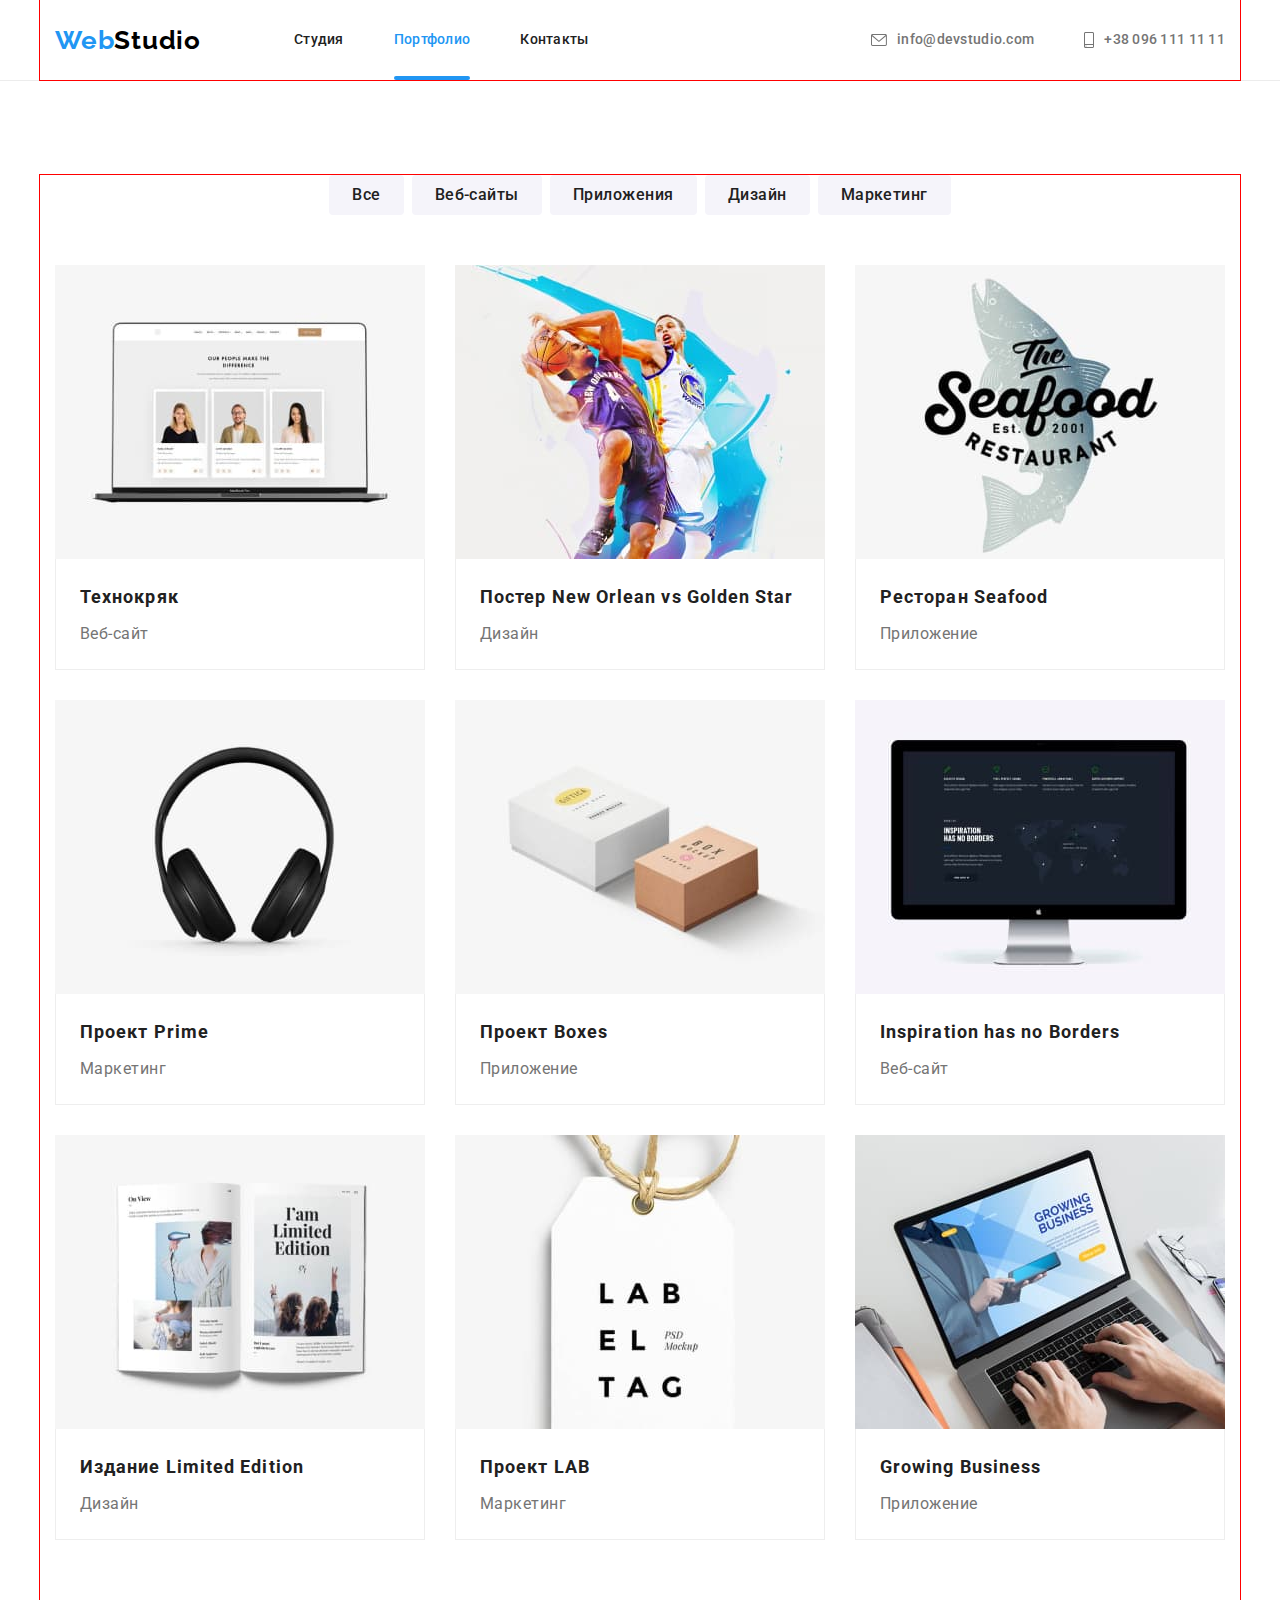
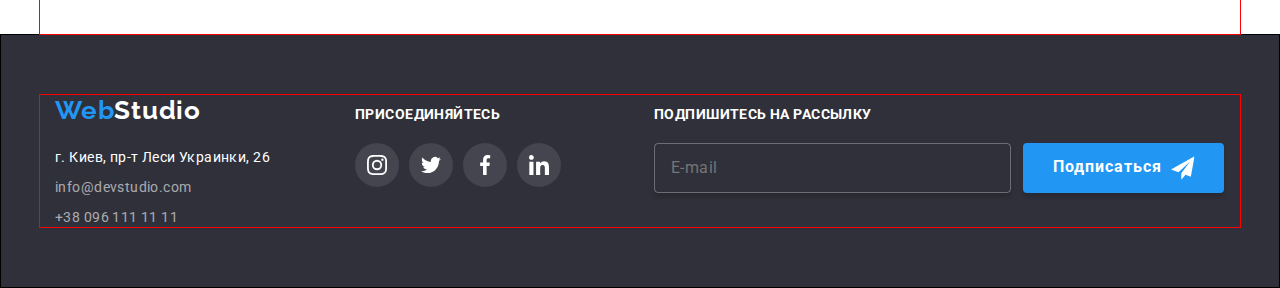
==== commit bb6e882b: "portfolio files connected to main.scss" ====
--- a/portfolio.html
+++ b/portfolio.html
@@ -13,9 +13,9 @@
       href="https://cdnjs.cloudflare.com/ajax/libs/modern-normalize/1.0.0/modern-normalize.min.css"
     />
     <!-- нормалайз переподключон в scss потом удалить -->
-    <!-- <link rel="stylesheet" href="./css/main.min.css" /> -->
-
-    <link rel="stylesheet" href="./css/style.css" />
+    <link rel="stylesheet" href="./css/main.min.css" />
+
+    <!-- <link rel="stylesheet" href="./css/style.css" /> -->
     <title>goit-markup-hw-02-portfolio</title>
   </head>
   <body>
--- a/css/main.min.css
+++ b/css/main.min.css
@@ -1,3 +1,3 @@
 /*! modern-normalize v1.0.0 | MIT License | https://github.com/sindresorhus/modern-normalize */​ ​ ​ *,*::before,*::after{-webkit-box-sizing:border-box;box-sizing:border-box}​ ​ :root{-moz-tab-size:4;-o-tab-size:4;tab-size:4}​ ​ html{line-height:1.15;-webkit-text-size-adjust:100%}​ ​ ​ body{margin:0}​ ​ body{font-family:system-ui,-apple-system,"Segoe UI",Roboto,Helvetica,Arial,sans-serif,"Apple Color Emoji","Segoe UI Emoji"}​ ​ ​ hr{height:0;color:inherit}​ ​ ​ abbr[title]{-webkit-text-decoration:underline dotted;text-decoration:underline dotted}​ ​ b,strong{font-weight:bolder}​ ​ code,kbd,samp,pre{font-family:ui-monospace, SFMono-Regular, Consolas, 'Liberation Mono', Menlo,- monospace;font-size:1em}​ ​ small{font-size:80%}​ ​ sub,sup{font-size:75%;line-height:0;position:relative;vertical-align:baseline}​ sub{bottom:-0.25em}​ sup{top:-0.5em}​ ​ ​ table{text-indent:0;border-color:inherit}​ ​ ​ button,input,optgroup,select,textarea{font-family:inherit;font-size:100%;line-height:1.15;margin:0}​ ​ button,select{text-transform:none}​ ​ button,[type='button'],[type='reset'],[type='submit']{-webkit-appearance:button}​ ​ ::-moz-focus-inner{border-style:none;padding:0}​ ​ :-moz-focusring{outline:1px dotted ButtonText}​ ​ :-moz-ui-invalid{box-shadow:none}​ ​ legend{padding:0}​ ​ progress{vertical-align:baseline}​ ​ ::-webkit-inner-spin-button,::-webkit-outer-spin-button{height:auto}​ ​ [type='search']{-webkit-appearance:textfield;outline-offset:-2px}​ ​ ::-webkit-search-decoration{-webkit-appearance:none}​ ​ ::-webkit-file-upload-button{-webkit-appearance:button;font:inherit}​ ​ ​ summary{display:list-item}html{-webkit-box-sizing:border-box;box-sizing:border-box}body{background-color:#fff;color:#757575;font-family:'Roboto', sans-serif;margin:0}a{text-decoration:none;color:inherit;display:block}address{color:inherit;font-style:normal}img{display:block;max-width:100%;height:auto}.list{list-style-type:none;padding:0px;margin:0px}.section{padding-bottom:94px}.section__title{color:#212121;font-weight:700;font-size:36px;line-height:1.16;text-align:center;letter-spacing:0.03em;margin-top:0px;margin-bottom:50px}.container{width:1200px;margin-left:auto;margin-right:auto;padding-left:15px;padding-right:15px;outline:1px solid red}.visually-hidden{position:absolute;width:1px;height:1px;margin:-1px;border:0;padding:0;clip:rect(0 0 0 0);overflow:hidden}.logo{font-family:'Raleway', sans-serif;font-weight:700;font-size:26px;line-height:1.19;text-decoration:none;letter-spacing:0.03em}.logo__web{color:#2196f3}.logo__studio{color:#000}.logo__studio--white{color:#fff}.page-footer__logo{margin-bottom:20px}.contacts-top{display:-webkit-box;display:-ms-flexbox;display:flex}.contacts-top__item:not(:last-child){margin-right:50px}.contacts-top__link{display:-webkit-box;display:-ms-flexbox;display:flex;-webkit-box-align:center;-ms-flex-align:center;align-items:center;padding-top:32px;padding-bottom:32px;color:#757575;font-weight:500;font-size:14px;line-height:1.14;letter-spacing:0.02em;-webkit-transition:250ms cubic-bezier(0.4, 0, 0.2, 1);transition:250ms cubic-bezier(0.4, 0, 0.2, 1)}.contacts-top__link:hover,.contacts-top__link:focus{color:#2196f3}.contacts-top__icon{margin-right:10px;fill:currentColor}.contacts-bottom{margin:0px;padding:0px}.contacts-bottom__item{height:21px}.contacts-bottom__item:not(:last-child){margin-bottom:9px}.contacts-bottom__location{color:#fff;font-weight:400;font-size:14px;line-height:1.71;letter-spacing:0.03em}.contacts-bottom__link{font-weight:400;font-size:14px;line-height:1.71;letter-spacing:0.03em;color:rgba(255,255,255,0.6);-webkit-transition:250ms cubic-bezier(0.4, 0, 0.2, 1);transition:250ms cubic-bezier(0.4, 0, 0.2, 1)}.contacts-bottom__link:focus,.contacts-bottom__link:hover{color:#2196f3}.button,.button-subscription,.button-modal,.button-submit{display:inline-block;min-width:200px;max-height:50px;padding-top:10px;padding-bottom:10px;background-color:#2196f3;-webkit-box-shadow:0px 4px 4px rgba(0,0,0,0.15);box-shadow:0px 4px 4px rgba(0,0,0,0.15);border-radius:4px;color:#fff;font-weight:700;font-size:16px;line-height:1.9;-webkit-box-align:center;-ms-flex-align:center;align-items:center;text-align:center;letter-spacing:0.06em;border:1px solid transparent;-webkit-transition:250ms cubic-bezier(0.4, 0, 0.2, 1),background-color 250ms cubic-bezier(0.4, 0, 0.2, 1);transition:250ms cubic-bezier(0.4, 0, 0.2, 1),background-color 250ms cubic-bezier(0.4, 0, 0.2, 1)}.hero__button{padding-right:32px;padding-left:32px}.modal__button-submit{padding-right:55px;padding-left:56px;-webkit-transform:translateX(50%);transform:translateX(50%)}.subscription__button-subscription{display:-webkit-box;display:-ms-flexbox;display:flex;-webkit-box-align:center;-ms-flex-align:center;align-items:center;padding-right:28px;padding-left:29px}.button-subscription__icon{fill:currentColor;margin-left:10px}.button-subscription{padding-right:28px;padding-left:29px}.button:hover,.button:focus,.button-subscription:hover,.button-subscription:focus,.button-modal:hover,.button-modal:focus,.button-submit:hover,.button-submit:focus{background-color:#f5f4fa;color:#212121;cursor:pointer}.button-close{position:absolute;display:-webkit-box;display:-ms-flexbox;display:flex;-webkit-box-pack:center;-ms-flex-pack:center;justify-content:center;-webkit-box-align:center;-ms-flex-align:center;align-items:center;padding:6px;top:8px;right:8px;width:30px;height:30px;border-radius:50%;fill:#000;background-color:#fff;border:1px solid rgba(0,0,0,0.1);-webkit-box-sizing:border-box;box-sizing:border-box;-webkit-transition:250ms cubic-bezier(0.4, 0, 0.2, 1);transition:250ms cubic-bezier(0.4, 0, 0.2, 1)}.button-close:hover,.button-close:focus{fill:#2196f3;cursor:pointer}.socials-net{display:-webkit-box;display:-ms-flexbox;display:flex}.socials-net__item:not(:last-child){margin-right:10px}.socials-net__link{display:-webkit-box;display:-ms-flexbox;display:flex;-webkit-box-pack:center;-ms-flex-pack:center;justify-content:center;-webkit-box-align:center;-ms-flex-align:center;align-items:center;width:44px;height:44px;border-radius:50%;-webkit-transition:250ms cubic-bezier(0.4, 0, 0.2, 1);transition:250ms cubic-bezier(0.4, 0, 0.2, 1)}.socials-net__link--gray{fill:#afb1b8}.socials-net__link--white{fill:#fff;background:rgba(255,255,255,0.1)}.socials-net__link:hover,.socials-net__link:focus{fill:#fff;background-color:#2196f3}.page-header{background-color:#fff;border-bottom:1px solid #ececec}.page-header__container{display:-webkit-box;display:-ms-flexbox;display:flex;-webkit-box-pack:justify;-ms-flex-pack:justify;justify-content:space-between}.page-header__nav{display:-webkit-box;display:-ms-flexbox;display:flex;-webkit-box-align:center;-ms-flex-align:center;align-items:center}.site-nav{display:-webkit-box;display:-ms-flexbox;display:flex;margin-left:93px}.site-nav__item{margin-right:50px}.site-nav__item:last-child{margin-right:0px}.site-nav__link{position:relative;display:block;padding-top:32px;padding-bottom:32px;color:#212121;font-weight:500;font-size:14px;line-height:1.14;letter-spacing:0.02em;-webkit-transition:color 250ms cubic-bezier(0.4, 0, 0.2, 1);transition:color 250ms cubic-bezier(0.4, 0, 0.2, 1)}.site-nav__link::after{content:'';position:absolute;display:block;opacity:0;bottom:0;width:100%;height:4px;border-radius:2px;background-color:#2196f3;-webkit-transition:opacity 250ms cubic-bezier(0.4, 0, 0.2, 1);transition:opacity 250ms cubic-bezier(0.4, 0, 0.2, 1)}.site-nav__link:hover::after,.site-nav__link:focus::after{opacity:1}.site-nav__link--current::after{opacity:1}.site-nav__link:hover,.site-nav__link:focus{color:#2196f3}.site-nav__link--current{color:#2196f3}.hero{padding-top:200px;max-width:1600px;height:600px;margin-left:auto;margin-right:auto;background-color:#c4c4c4;background-image:-webkit-gradient(linear, left top, left bottom, from(rgba(47,48,58,0.4)), to(rgba(47,48,58,0.4))),url(../images/hero.jpg);background-image:linear-gradient(rgba(47,48,58,0.4), rgba(47,48,58,0.4)),url(../images/hero.jpg);background-size:cover;background-repeat:no-repeat;background-position:center;border:1px solid #000000;-webkit-box-sizing:border-box;box-sizing:border-box;-webkit-box-shadow:0px 4px 4px rgba(0,0,0,0.25);box-shadow:0px 4px 4px rgba(0,0,0,0.25);text-align:center}.hero__title{margin-top:0px;margin-bottom:30px;margin-left:auto;margin-right:auto;color:#fff;font-weight:900;font-size:44px;line-height:1.36;letter-spacing:0.06em;text-transform:uppercase}.features{padding-top:94px}.features__items{display:-webkit-box;display:-ms-flexbox;display:flex}.features__item{width:270px}.features__item:not(:last-child){margin-right:30px}.features__thumb{margin-top:0px;margin-bottom:30px;height:120px;width:270px;border-radius:4px;background-color:#f5f4fa}.features__icon{margin:25px 100px}.features__title{margin-top:0px;margin-bottom:10px;color:#212121;font-weight:700;font-size:14px;line-height:1.14;letter-spacing:0.03em;text-transform:uppercase}.features__text{margin-top:0px;margin-bottom:0px;font-weight:400;font-size:14px;line-height:1.71;letter-spacing:0.03em}.our-works{padding-top:0px}.our-works__items{position:relative;display:-webkit-box;display:-ms-flexbox;display:flex}.our-works__item:not(:last-child){margin-right:30px}.our-works__overlay{position:absolute;display:-webkit-box;display:-ms-flexbox;display:flex;-webkit-box-pack:center;-ms-flex-pack:center;justify-content:center;-webkit-box-align:center;-ms-flex-align:center;align-items:center;bottom:0px;width:370px;height:70px;background-color:rgba(47,48,58,0.8)}.our-works__title{font-weight:700;font-size:14px;line-height:1.14;text-align:center;letter-spacing:0.03em;text-transform:uppercase;color:#fff;margin:0}.our-team{background-color:#f5f4fa}.our-team__title{padding-top:94px}.our-team__items{display:-webkit-box;display:-ms-flexbox;display:flex}.our-team__item:not(:last-child){margin-right:30px}.our-team__item{-webkit-box-shadow:0px 1px 3px rgba(0,0,0,0.12),0px 1px 1px rgba(0,0,0,0.14),0px 2px 1px rgba(0,0,0,0.2);box-shadow:0px 1px 3px rgba(0,0,0,0.12),0px 1px 1px rgba(0,0,0,0.14),0px 2px 1px rgba(0,0,0,0.2);border-radius:0px 0px 4px 4p;background-color:#fff}.our-team__photo{margin-bottom:30px}.our-team__name{color:#212121;font-weight:500;font-size:16px;line-height:1.18;text-align:center;letter-spacing:0.03em;margin-top:0px;margin-bottom:10px}.our-team__profession{font-weight:400;font-size:16px;line-height:1.18;text-align:center;letter-spacing:0.03em;margin-top:0px;margin-bottom:30px}.our-team__socials-container{display:-webkit-box;display:-ms-flexbox;display:flex;-webkit-box-pack:center;-ms-flex-pack:center;justify-content:center;margin-bottom:30px}.clients{padding-top:94px}.clients__items{display:-webkit-box;display:-ms-flexbox;display:flex}.clients__item{display:-webkit-box;display:-ms-flexbox;display:flex;width:170px}.clients__item:not(:last-child){margin-right:30px}.clients__link{fill:#afb1b8;border:1px solid #afb1b8;-webkit-box-sizing:border-box;box-sizing:border-box;border-radius:4px;width:100%;height:90px;margin:0px;display:-webkit-box;display:-ms-flexbox;display:flex;-webkit-box-pack:center;-ms-flex-pack:center;justify-content:center;-webkit-box-align:center;-ms-flex-align:center;align-items:center;-webkit-transition:250ms cubic-bezier(0.4, 0, 0.2, 1);transition:250ms cubic-bezier(0.4, 0, 0.2, 1)}.clients__link:hover,.clients__link:focus{fill:#2196f3;border:1px solid #2196f3}.page-footer{padding-top:60px;padding-bottom:60px;background-color:#2f303a;border:1px solid #000000;-webkit-box-sizing:border-box;box-sizing:border-box;-webkit-box-shadow:0px 4px 4px rgba(0,0,0,0.25);box-shadow:0px 4px 4px rgba(0,0,0,0.25)}.page-footer__container{display:-webkit-box;display:-ms-flexbox;display:flex;-webkit-box-align:baseline;-ms-flex-align:baseline;align-items:baseline}.page-footer__info{margin:0px;width:230px}.socials-footer{margin-left:70px;width:206px;height:80px}.socials-footer__title{font-style:normal;font-weight:700;font-size:14px;line-height:1.14;letter-spacing:0.03em;text-transform:uppercase;color:#fff;margin-top:0px;margin-bottom:20px}.subscription{width:570px;margin-left:93px}.subscription__title{margin-top:0px;margin-bottom:20px;font-weight:700;font-size:14px;line-height:1.14;letter-spacing:0.03em;text-transform:uppercase;color:#fff}.subscription__form{display:-webkit-box;display:-ms-flexbox;display:flex}.subscription__input{width:358px;height:50px;margin-right:12px;padding:15px 16px;font-weight:400;font-size:16px;line-height:1.25;letter-spacing:0.03em;color:rgba(255,255,255,0.6);border:1px solid rgba(255,255,255,0.3);-webkit-box-sizing:border-box;box-sizing:border-box;border-radius:4px;-webkit-box-shadow:0px 4px 4px rgba(0,0,0,0.15);box-shadow:0px 4px 4px rgba(0,0,0,0.15);background-color:transparent;-webkit-transition:250ms cubic-bezier(0.4, 0, 0.2, 1);transition:250ms cubic-bezier(0.4, 0, 0.2, 1)}.subscription__input:hover,.subscription__input:focus{color:#fff;border:1px solid #2196f3}.backdrop{position:fixed;z-index:1;top:0;left:0;width:100%;height:100%;background-color:rgba(0,0,0,0.2);opacity:1;-webkit-transition:opacity 250ms cubic-bezier(0.4, 0, 0.2, 1);transition:opacity 250ms cubic-bezier(0.4, 0, 0.2, 1)}.backdrop.is-hidden{opacity:0;pointer-events:none}.modal{position:absolute;top:50%;left:50%;-webkit-transform:translate(-50%, -50%) scale(1);transform:translate(-50%, -50%) scale(1);max-width:528px;height:581px;margin:0px;padding:40px;background-color:#fff;-webkit-box-shadow:0px 1px 3px rgba(0,0,0,0.12),0px 1px 1px rgba(0,0,0,0.14),0px 2px 1px rgba(0,0,0,0.2);box-shadow:0px 1px 3px rgba(0,0,0,0.12),0px 1px 1px rgba(0,0,0,0.14),0px 2px 1px rgba(0,0,0,0.2);border-radius:4px;opacity:1;-webkit-transition:-webkit-transform 250ms cubic-bezier(0.4, 0, 0.2, 1);transition:-webkit-transform 250ms cubic-bezier(0.4, 0, 0.2, 1);transition:transform 250ms cubic-bezier(0.4, 0, 0.2, 1);transition:transform 250ms cubic-bezier(0.4, 0, 0.2, 1), -webkit-transform 250ms cubic-bezier(0.4, 0, 0.2, 1)}.modal__title{display:block;margin-top:0px;margin-bottom:12px;width:448px;font-weight:700;font-size:20px;line-height:1.15;text-align:center;letter-spacing:0.03em;color:#212121}.modal__form-info{display:-webkit-box;display:-ms-flexbox;display:flex;-webkit-box-orient:vertical;-webkit-box-direction:normal;-ms-flex-direction:column;flex-direction:column;max-height:342px;width:448px;margin-top:0px;margin-bottom:20px;text-align:left}.modal__form-client{position:relative;padding:0px;margin-top:0px;margin-bottom:10px}.modal__form-client:last-child{margin-bottom:0}.modal__form-title{display:block;padding:0px;margin-top:0px;margin-bottom:4px;font-weight:400;font-size:12px;line-height:1.17;letter-spacing:0.01em;color:#757575}.modal__form-input{width:448px;padding:12px 16px 12px 42px}.modal__form-input,.modal__form-textarea{width:100%;font-size:14px;line-height:1.14;letter-spacing:0.01em;background-color:transparent;border:1px solid rgba(33,33,33,0.2);border-radius:4px;-webkit-transition:cololr 250ms cubic-bezier(0.4, 0, 0.2, 1),border 250ms cubic-bezier(0.4, 0, 0.2, 1);transition:cololr 250ms cubic-bezier(0.4, 0, 0.2, 1),border 250ms cubic-bezier(0.4, 0, 0.2, 1)}.modal__form-textarea{height:120px;padding:12px 16px;resize:none}.modal__form-input:hover,.modal__form-input:focus,.modal__form-input:focus-within,.modal__form-textarea:hover,.modal__form-textarea:focus{border:1px solid #2196f3;outline:0;cursor:pointer}.modal__form-icon{position:absolute;top:50%;left:12px;fill:#212121;-webkit-transition:250ms cubic-bezier(0.4, 0, 0.2, 1);transition:250ms cubic-bezier(0.4, 0, 0.2, 1)}.modal__form-input:hover+.modal__form-icon,.modal__form-input:focus+.modal__form-icon{fill:#2196f3}.modal__check{display:-webkit-box;display:-ms-flexbox;display:flex;-webkit-box-pack:center;-ms-flex-pack:center;justify-content:center;-webkit-box-align:center;-ms-flex-align:center;align-items:center}.modal__check-icon{display:-webkit-box;display:-ms-flexbox;display:flex;margin-right:7px;border-radius:2px;background-origin:border-box;border:2px solid #212121;background-color:transparent;fill:transparent;-webkit-transition:border-color 250ms cubic-bezier(0.4, 0, 0.2, 1),background-color 250ms cubic-bezier(0.4, 0, 0.2, 1),fill 250ms cubic-bezier(0.4, 0, 0.2, 1),-webkit-box-shadow 250ms cubic-bezier(0.4, 0, 0.2, 1);transition:border-color 250ms cubic-bezier(0.4, 0, 0.2, 1),background-color 250ms cubic-bezier(0.4, 0, 0.2, 1),fill 250ms cubic-bezier(0.4, 0, 0.2, 1),-webkit-box-shadow 250ms cubic-bezier(0.4, 0, 0.2, 1);transition:border-color 250ms cubic-bezier(0.4, 0, 0.2, 1),background-color 250ms cubic-bezier(0.4, 0, 0.2, 1),fill 250ms cubic-bezier(0.4, 0, 0.2, 1),box-shadow 250ms cubic-bezier(0.4, 0, 0.2, 1);transition:border-color 250ms cubic-bezier(0.4, 0, 0.2, 1),background-color 250ms cubic-bezier(0.4, 0, 0.2, 1),fill 250ms cubic-bezier(0.4, 0, 0.2, 1),box-shadow 250ms cubic-bezier(0.4, 0, 0.2, 1),-webkit-box-shadow 250ms cubic-bezier(0.4, 0, 0.2, 1)}.modal__check:hover+.modal__check-icon,.modal__check-input:checked+.modal__check-icon{background-color:#2196f3;border-color:#2196f3;fill:#fff;cursor:pointer}.modal__check{margin-bottom:30px}.modal__check-link{color:#2196f3;text-decoration:underline;margin-left:7px}.modal__check-input:checked+.modal__check-icon{border-color:#2196f3;background-color:#2196f3}.modal__check-agreement{display:-webkit-box;display:-ms-flexbox;display:flex;font-weight:400;font-size:14px;line-height:1.71;letter-spacing:0.03em;color:#757575}
+ monospace;font-size:1em}​ ​ small{font-size:80%}​ ​ sub,sup{font-size:75%;line-height:0;position:relative;vertical-align:baseline}​ sub{bottom:-0.25em}​ sup{top:-0.5em}​ ​ ​ table{text-indent:0;border-color:inherit}​ ​ ​ button,input,optgroup,select,textarea{font-family:inherit;font-size:100%;line-height:1.15;margin:0}​ ​ button,select{text-transform:none}​ ​ button,[type='button'],[type='reset'],[type='submit']{-webkit-appearance:button}​ ​ ::-moz-focus-inner{border-style:none;padding:0}​ ​ :-moz-focusring{outline:1px dotted ButtonText}​ ​ :-moz-ui-invalid{box-shadow:none}​ ​ legend{padding:0}​ ​ progress{vertical-align:baseline}​ ​ ::-webkit-inner-spin-button,::-webkit-outer-spin-button{height:auto}​ ​ [type='search']{-webkit-appearance:textfield;outline-offset:-2px}​ ​ ::-webkit-search-decoration{-webkit-appearance:none}​ ​ ::-webkit-file-upload-button{-webkit-appearance:button;font:inherit}​ ​ ​ summary{display:list-item}html{-webkit-box-sizing:border-box;box-sizing:border-box}body{background-color:#fff;color:#757575;font-family:'Roboto', sans-serif;margin:0}a{text-decoration:none;color:inherit;display:block}address{color:inherit;font-style:normal}img{display:block;max-width:100%;height:auto}.list{list-style-type:none;padding:0px;margin:0px}.section{padding-bottom:94px}.section__title{color:#212121;font-weight:700;font-size:36px;line-height:1.16;text-align:center;letter-spacing:0.03em;margin-top:0px;margin-bottom:50px}.container{width:1200px;margin-left:auto;margin-right:auto;padding-left:15px;padding-right:15px;outline:1px solid red}.visually-hidden{position:absolute;width:1px;height:1px;margin:-1px;border:0;padding:0;clip:rect(0 0 0 0);overflow:hidden}.logo{font-family:'Raleway', sans-serif;font-weight:700;font-size:26px;line-height:1.19;text-decoration:none;letter-spacing:0.03em}.logo__web{color:#2196f3}.logo__studio{color:#000}.logo__studio--white{color:#fff}.page-footer__logo{margin-bottom:20px}.contacts-top{display:-webkit-box;display:-ms-flexbox;display:flex}.contacts-top__item:not(:last-child){margin-right:50px}.contacts-top__link{display:-webkit-box;display:-ms-flexbox;display:flex;-webkit-box-align:center;-ms-flex-align:center;align-items:center;padding-top:32px;padding-bottom:32px;color:#757575;font-weight:500;font-size:14px;line-height:1.14;letter-spacing:0.02em;-webkit-transition:250ms cubic-bezier(0.4, 0, 0.2, 1);transition:250ms cubic-bezier(0.4, 0, 0.2, 1)}.contacts-top__link:hover,.contacts-top__link:focus{color:#2196f3}.contacts-top__icon{margin-right:10px;fill:currentColor}.contacts-bottom{margin:0px;padding:0px}.contacts-bottom__item{height:21px}.contacts-bottom__item:not(:last-child){margin-bottom:9px}.contacts-bottom__location{color:#fff;font-weight:400;font-size:14px;line-height:1.71;letter-spacing:0.03em}.contacts-bottom__link{font-weight:400;font-size:14px;line-height:1.71;letter-spacing:0.03em;color:rgba(255,255,255,0.6);-webkit-transition:250ms cubic-bezier(0.4, 0, 0.2, 1);transition:250ms cubic-bezier(0.4, 0, 0.2, 1)}.contacts-bottom__link:focus,.contacts-bottom__link:hover{color:#2196f3}.button,.button-subscription,.button-modal,.button-submit{display:inline-block;min-width:200px;max-height:50px;padding-top:10px;padding-bottom:10px;background-color:#2196f3;-webkit-box-shadow:0px 4px 4px rgba(0,0,0,0.15);box-shadow:0px 4px 4px rgba(0,0,0,0.15);border-radius:4px;color:#fff;font-weight:700;font-size:16px;line-height:1.9;-webkit-box-align:center;-ms-flex-align:center;align-items:center;text-align:center;letter-spacing:0.06em;border:1px solid transparent;-webkit-transition:250ms cubic-bezier(0.4, 0, 0.2, 1),background-color 250ms cubic-bezier(0.4, 0, 0.2, 1);transition:250ms cubic-bezier(0.4, 0, 0.2, 1),background-color 250ms cubic-bezier(0.4, 0, 0.2, 1)}.hero__button{padding-right:32px;padding-left:32px}.modal__button-submit{padding-right:55px;padding-left:56px;-webkit-transform:translateX(50%);transform:translateX(50%)}.subscription__button-subscription{display:-webkit-box;display:-ms-flexbox;display:flex;-webkit-box-align:center;-ms-flex-align:center;align-items:center;padding-right:28px;padding-left:29px}.button-subscription__icon{fill:currentColor;margin-left:10px}.button-subscription{padding-right:28px;padding-left:29px}.button:hover,.button:focus,.button-subscription:hover,.button-subscription:focus,.button-modal:hover,.button-modal:focus,.button-submit:hover,.button-submit:focus{background-color:#f5f4fa;color:#212121;cursor:pointer}.button-close{position:absolute;display:-webkit-box;display:-ms-flexbox;display:flex;-webkit-box-pack:center;-ms-flex-pack:center;justify-content:center;-webkit-box-align:center;-ms-flex-align:center;align-items:center;padding:6px;top:8px;right:8px;width:30px;height:30px;border-radius:50%;fill:#000;background-color:#fff;border:1px solid rgba(0,0,0,0.1);-webkit-box-sizing:border-box;box-sizing:border-box;-webkit-transition:250ms cubic-bezier(0.4, 0, 0.2, 1);transition:250ms cubic-bezier(0.4, 0, 0.2, 1)}.button-close:hover,.button-close:focus{fill:#2196f3;cursor:pointer}.socials-net{display:-webkit-box;display:-ms-flexbox;display:flex}.socials-net__item:not(:last-child){margin-right:10px}.socials-net__link{display:-webkit-box;display:-ms-flexbox;display:flex;-webkit-box-pack:center;-ms-flex-pack:center;justify-content:center;-webkit-box-align:center;-ms-flex-align:center;align-items:center;width:44px;height:44px;border-radius:50%;-webkit-transition:250ms cubic-bezier(0.4, 0, 0.2, 1);transition:250ms cubic-bezier(0.4, 0, 0.2, 1)}.socials-net__link--gray{fill:#afb1b8}.socials-net__link--white{fill:#fff;background:rgba(255,255,255,0.1)}.socials-net__link:hover,.socials-net__link:focus{fill:#fff;background-color:#2196f3}.page-header{background-color:#fff;border-bottom:1px solid #ececec}.page-header__container{display:-webkit-box;display:-ms-flexbox;display:flex;-webkit-box-pack:justify;-ms-flex-pack:justify;justify-content:space-between}.page-header__nav{display:-webkit-box;display:-ms-flexbox;display:flex;-webkit-box-align:center;-ms-flex-align:center;align-items:center}.site-nav{display:-webkit-box;display:-ms-flexbox;display:flex;margin-left:93px}.site-nav__item{margin-right:50px}.site-nav__item:last-child{margin-right:0px}.site-nav__link{position:relative;display:block;padding-top:32px;padding-bottom:32px;color:#212121;font-weight:500;font-size:14px;line-height:1.14;letter-spacing:0.02em;-webkit-transition:color 250ms cubic-bezier(0.4, 0, 0.2, 1);transition:color 250ms cubic-bezier(0.4, 0, 0.2, 1)}.site-nav__link::after{content:'';position:absolute;display:block;opacity:0;bottom:0;width:100%;height:4px;border-radius:2px;background-color:#2196f3;-webkit-transition:opacity 250ms cubic-bezier(0.4, 0, 0.2, 1);transition:opacity 250ms cubic-bezier(0.4, 0, 0.2, 1)}.site-nav__link:hover::after,.site-nav__link:focus::after{opacity:1}.site-nav__link--current::after{opacity:1}.site-nav__link:hover,.site-nav__link:focus{color:#2196f3}.site-nav__link--current{color:#2196f3}.hero{padding-top:200px;max-width:1600px;height:600px;margin-left:auto;margin-right:auto;background-color:#c4c4c4;background-image:-webkit-gradient(linear, left top, left bottom, from(rgba(47,48,58,0.4)), to(rgba(47,48,58,0.4))),url(../images/hero.jpg);background-image:linear-gradient(rgba(47,48,58,0.4), rgba(47,48,58,0.4)),url(../images/hero.jpg);background-size:cover;background-repeat:no-repeat;background-position:center;border:1px solid #000000;-webkit-box-sizing:border-box;box-sizing:border-box;-webkit-box-shadow:0px 4px 4px rgba(0,0,0,0.25);box-shadow:0px 4px 4px rgba(0,0,0,0.25);text-align:center}.hero__title{margin-top:0px;margin-bottom:30px;margin-left:auto;margin-right:auto;color:#fff;font-weight:900;font-size:44px;line-height:1.36;letter-spacing:0.06em;text-transform:uppercase}.features{padding-top:94px}.features__items{display:-webkit-box;display:-ms-flexbox;display:flex}.features__item{width:270px}.features__item:not(:last-child){margin-right:30px}.features__thumb{margin-top:0px;margin-bottom:30px;height:120px;width:270px;border-radius:4px;background-color:#f5f4fa}.features__icon{margin:25px 100px}.features__title{margin-top:0px;margin-bottom:10px;color:#212121;font-weight:700;font-size:14px;line-height:1.14;letter-spacing:0.03em;text-transform:uppercase}.features__text{margin-top:0px;margin-bottom:0px;font-weight:400;font-size:14px;line-height:1.71;letter-spacing:0.03em}.our-works{padding-top:0px}.our-works__items{position:relative;display:-webkit-box;display:-ms-flexbox;display:flex}.our-works__item:not(:last-child){margin-right:30px}.our-works__overlay{position:absolute;display:-webkit-box;display:-ms-flexbox;display:flex;-webkit-box-pack:center;-ms-flex-pack:center;justify-content:center;-webkit-box-align:center;-ms-flex-align:center;align-items:center;bottom:0px;width:370px;height:70px;background-color:rgba(47,48,58,0.8)}.our-works__title{font-weight:700;font-size:14px;line-height:1.14;text-align:center;letter-spacing:0.03em;text-transform:uppercase;color:#fff;margin:0}.our-team{background-color:#f5f4fa}.our-team__title{padding-top:94px}.our-team__items{display:-webkit-box;display:-ms-flexbox;display:flex}.our-team__item:not(:last-child){margin-right:30px}.our-team__item{-webkit-box-shadow:0px 1px 3px rgba(0,0,0,0.12),0px 1px 1px rgba(0,0,0,0.14),0px 2px 1px rgba(0,0,0,0.2);box-shadow:0px 1px 3px rgba(0,0,0,0.12),0px 1px 1px rgba(0,0,0,0.14),0px 2px 1px rgba(0,0,0,0.2);border-radius:0px 0px 4px 4p;background-color:#fff}.our-team__photo{margin-bottom:30px}.our-team__name{color:#212121;font-weight:500;font-size:16px;line-height:1.18;text-align:center;letter-spacing:0.03em;margin-top:0px;margin-bottom:10px}.our-team__profession{font-weight:400;font-size:16px;line-height:1.18;text-align:center;letter-spacing:0.03em;margin-top:0px;margin-bottom:30px}.our-team__socials-container{display:-webkit-box;display:-ms-flexbox;display:flex;-webkit-box-pack:center;-ms-flex-pack:center;justify-content:center;margin-bottom:30px}.clients{padding-top:94px}.clients__items{display:-webkit-box;display:-ms-flexbox;display:flex}.clients__item{display:-webkit-box;display:-ms-flexbox;display:flex;width:170px}.clients__item:not(:last-child){margin-right:30px}.clients__link{fill:#afb1b8;border:1px solid #afb1b8;-webkit-box-sizing:border-box;box-sizing:border-box;border-radius:4px;width:100%;height:90px;margin:0px;display:-webkit-box;display:-ms-flexbox;display:flex;-webkit-box-pack:center;-ms-flex-pack:center;justify-content:center;-webkit-box-align:center;-ms-flex-align:center;align-items:center;-webkit-transition:250ms cubic-bezier(0.4, 0, 0.2, 1);transition:250ms cubic-bezier(0.4, 0, 0.2, 1)}.clients__link:hover,.clients__link:focus{fill:#2196f3;border:1px solid #2196f3}.page-footer{padding-top:60px;padding-bottom:60px;background-color:#2f303a;border:1px solid #000000;-webkit-box-sizing:border-box;box-sizing:border-box;-webkit-box-shadow:0px 4px 4px rgba(0,0,0,0.25);box-shadow:0px 4px 4px rgba(0,0,0,0.25)}.page-footer__container{display:-webkit-box;display:-ms-flexbox;display:flex;-webkit-box-align:baseline;-ms-flex-align:baseline;align-items:baseline}.page-footer__info{margin:0px;width:230px}.socials-footer{margin-left:70px;width:206px;height:80px}.socials-footer__title{font-style:normal;font-weight:700;font-size:14px;line-height:1.14;letter-spacing:0.03em;text-transform:uppercase;color:#fff;margin-top:0px;margin-bottom:20px}.subscription{width:570px;margin-left:93px}.subscription__title{margin-top:0px;margin-bottom:20px;font-weight:700;font-size:14px;line-height:1.14;letter-spacing:0.03em;text-transform:uppercase;color:#fff}.subscription__form{display:-webkit-box;display:-ms-flexbox;display:flex}.subscription__input{width:358px;height:50px;margin-right:12px;padding:15px 16px;font-weight:400;font-size:16px;line-height:1.25;letter-spacing:0.03em;color:rgba(255,255,255,0.6);border:1px solid rgba(255,255,255,0.3);-webkit-box-sizing:border-box;box-sizing:border-box;border-radius:4px;-webkit-box-shadow:0px 4px 4px rgba(0,0,0,0.15);box-shadow:0px 4px 4px rgba(0,0,0,0.15);background-color:transparent;-webkit-transition:250ms cubic-bezier(0.4, 0, 0.2, 1);transition:250ms cubic-bezier(0.4, 0, 0.2, 1)}.subscription__input:hover,.subscription__input:focus{color:#fff;border:1px solid #2196f3}.backdrop{position:fixed;z-index:1;top:0;left:0;width:100%;height:100%;background-color:rgba(0,0,0,0.2);opacity:1;-webkit-transition:opacity 250ms cubic-bezier(0.4, 0, 0.2, 1);transition:opacity 250ms cubic-bezier(0.4, 0, 0.2, 1)}.backdrop.is-hidden{opacity:0;pointer-events:none}.modal{position:absolute;top:50%;left:50%;-webkit-transform:translate(-50%, -50%) scale(1);transform:translate(-50%, -50%) scale(1);max-width:528px;height:581px;margin:0px;padding:40px;background-color:#fff;-webkit-box-shadow:0px 1px 3px rgba(0,0,0,0.12),0px 1px 1px rgba(0,0,0,0.14),0px 2px 1px rgba(0,0,0,0.2);box-shadow:0px 1px 3px rgba(0,0,0,0.12),0px 1px 1px rgba(0,0,0,0.14),0px 2px 1px rgba(0,0,0,0.2);border-radius:4px;opacity:1;-webkit-transition:-webkit-transform 250ms cubic-bezier(0.4, 0, 0.2, 1);transition:-webkit-transform 250ms cubic-bezier(0.4, 0, 0.2, 1);transition:transform 250ms cubic-bezier(0.4, 0, 0.2, 1);transition:transform 250ms cubic-bezier(0.4, 0, 0.2, 1), -webkit-transform 250ms cubic-bezier(0.4, 0, 0.2, 1)}.modal__title{display:block;margin-top:0px;margin-bottom:12px;width:448px;font-weight:700;font-size:20px;line-height:1.15;text-align:center;letter-spacing:0.03em;color:#212121}.modal__form-info{display:-webkit-box;display:-ms-flexbox;display:flex;-webkit-box-orient:vertical;-webkit-box-direction:normal;-ms-flex-direction:column;flex-direction:column;max-height:342px;width:448px;margin-top:0px;margin-bottom:20px;text-align:left}.modal__form-client{position:relative;padding:0px;margin-top:0px;margin-bottom:10px}.modal__form-client:last-child{margin-bottom:0}.modal__form-title{display:block;padding:0px;margin-top:0px;margin-bottom:4px;font-weight:400;font-size:12px;line-height:1.17;letter-spacing:0.01em;color:#757575}.modal__form-input{width:448px;padding:12px 16px 12px 42px}.modal__form-input,.modal__form-textarea{width:100%;font-size:14px;line-height:1.14;letter-spacing:0.01em;background-color:transparent;border:1px solid rgba(33,33,33,0.2);border-radius:4px;-webkit-transition:cololr 250ms cubic-bezier(0.4, 0, 0.2, 1),border 250ms cubic-bezier(0.4, 0, 0.2, 1);transition:cololr 250ms cubic-bezier(0.4, 0, 0.2, 1),border 250ms cubic-bezier(0.4, 0, 0.2, 1)}.modal__form-textarea{height:120px;padding:12px 16px;resize:none}.modal__form-input:hover,.modal__form-input:focus,.modal__form-input:focus-within,.modal__form-textarea:hover,.modal__form-textarea:focus{border:1px solid #2196f3;outline:0;cursor:pointer}.modal__form-icon{position:absolute;top:50%;left:12px;fill:#212121;-webkit-transition:250ms cubic-bezier(0.4, 0, 0.2, 1);transition:250ms cubic-bezier(0.4, 0, 0.2, 1)}.modal__form-input:hover+.modal__form-icon,.modal__form-input:focus+.modal__form-icon{fill:#2196f3}.modal__check{display:-webkit-box;display:-ms-flexbox;display:flex;-webkit-box-pack:center;-ms-flex-pack:center;justify-content:center;-webkit-box-align:center;-ms-flex-align:center;align-items:center}.modal__check-icon{display:-webkit-box;display:-ms-flexbox;display:flex;margin-right:7px;border-radius:2px;background-origin:border-box;border:2px solid #212121;background-color:transparent;fill:transparent;-webkit-transition:border-color 250ms cubic-bezier(0.4, 0, 0.2, 1),background-color 250ms cubic-bezier(0.4, 0, 0.2, 1),fill 250ms cubic-bezier(0.4, 0, 0.2, 1),-webkit-box-shadow 250ms cubic-bezier(0.4, 0, 0.2, 1);transition:border-color 250ms cubic-bezier(0.4, 0, 0.2, 1),background-color 250ms cubic-bezier(0.4, 0, 0.2, 1),fill 250ms cubic-bezier(0.4, 0, 0.2, 1),-webkit-box-shadow 250ms cubic-bezier(0.4, 0, 0.2, 1);transition:border-color 250ms cubic-bezier(0.4, 0, 0.2, 1),background-color 250ms cubic-bezier(0.4, 0, 0.2, 1),fill 250ms cubic-bezier(0.4, 0, 0.2, 1),box-shadow 250ms cubic-bezier(0.4, 0, 0.2, 1);transition:border-color 250ms cubic-bezier(0.4, 0, 0.2, 1),background-color 250ms cubic-bezier(0.4, 0, 0.2, 1),fill 250ms cubic-bezier(0.4, 0, 0.2, 1),box-shadow 250ms cubic-bezier(0.4, 0, 0.2, 1),-webkit-box-shadow 250ms cubic-bezier(0.4, 0, 0.2, 1)}.modal__check:hover+.modal__check-icon,.modal__check-input:checked+.modal__check-icon{background-color:#2196f3;border-color:#2196f3;fill:#fff;cursor:pointer}.modal__check{margin-bottom:30px}.modal__check-link{color:#2196f3;text-decoration:underline;margin-left:7px}.modal__check-input:checked+.modal__check-icon{border-color:#2196f3;background-color:#2196f3}.modal__check-agreement{display:-webkit-box;display:-ms-flexbox;display:flex;font-weight:400;font-size:14px;line-height:1.71;letter-spacing:0.03em;color:#757575}.portfolio{margin:0px;padding-top:94px;padding-bottom:0px}.filtres{display:-webkit-box;display:-ms-flexbox;display:flex;-webkit-box-align:center;-ms-flex-align:center;align-items:center;-webkit-box-pack:center;-ms-flex-pack:center;justify-content:center;margin-bottom:50px;min-width:611px}.filtres__item{margin-right:8px}.filtres__item:last-child{margin-right:0px}.filtres__btn{color:#212121;background-color:#f5f4fa;font-weight:500;font-size:16px;line-height:1.62;letter-spacing:0.03em;border-radius:4px;padding:6px 22px;display:inline-block;border:1px solid transparent;-webkit-box-align:center;-ms-flex-align:center;align-items:center;text-align:center;min-width:73px;-webkit-transition:250ms cubic-bezier(0.4, 0, 0.2, 1);transition:250ms cubic-bezier(0.4, 0, 0.2, 1)}.filtres__btn:hover,.filtres__btn:focus,.filtres__btn:active{color:#fff;background-color:#2196f3;cursor:pointer}.content{display:-webkit-box;display:-ms-flexbox;display:flex;-ms-flex-wrap:wrap;flex-wrap:wrap;-webkit-box-pack:justify;-ms-flex-pack:justify;justify-content:space-between}.content__item{width:370px;margin-bottom:30px;margin-right:30px}.content__item:nth-child(3n){margin-right:0px}.content__item:nth-last-child(-n+3){margin-bottom:94px}.content__item:hover,.content__item:focus{cursor:pointer;-webkit-box-shadow:0px 1px 1px rgba(0,0,0,0.12),0px 4px 4px rgba(0,0,0,0.06),1px 4px 6px rgba(0,0,0,0.16);box-shadow:0px 1px 1px rgba(0,0,0,0.12),0px 4px 4px rgba(0,0,0,0.06),1px 4px 6px rgba(0,0,0,0.16)}.content__product{position:relative;overflow:hidden}.content__overlay{content:'';position:absolute;display:inline-block;width:100%;height:100%;bottom:0;background-color:rgba(33,150,243,0.9);-webkit-transform:translateY(100%);transform:translateY(100%);-webkit-transition:-webkit-transform 250ms cubic-bezier(0.4, 0, 0.2, 1);transition:-webkit-transform 250ms cubic-bezier(0.4, 0, 0.2, 1);transition:transform 250ms cubic-bezier(0.4, 0, 0.2, 1);transition:transform 250ms cubic-bezier(0.4, 0, 0.2, 1), -webkit-transform 250ms cubic-bezier(0.4, 0, 0.2, 1)}.content__item:hover .content__overlay,.content__item:focus.content__overlay{-webkit-transform:translateY(0);transform:translateY(0)}.content__text{font-weight:400;font-size:18px;line-height:1.56;letter-spacing:0.03em;margin:63px 24px;color:#fff;-webkit-transition:-webkit-transform 250ms cubic-bezier(0.4, 0, 0.2, 1);transition:-webkit-transform 250ms cubic-bezier(0.4, 0, 0.2, 1);transition:transform 250ms cubic-bezier(0.4, 0, 0.2, 1);transition:transform 250ms cubic-bezier(0.4, 0, 0.2, 1), -webkit-transform 250ms cubic-bezier(0.4, 0, 0.2, 1)}.content__card{background-color:#fff;border-right:1px solid #eeeeee;border-bottom:1px solid #eeeeee;border-left:1px solid #eeeeee;-webkit-box-sizing:border-box;box-sizing:border-box;width:370px;padding-left:24px;padding-right:24px;padding-top:20px;padding-bottom:20px}.content__title{margin-top:0px;margin-bottom:4px;font-weight:700;font-size:18px;line-height:2;letter-spacing:0.06em;color:#212121}.content__site{margin-top:0px;margin-bottom:0px;font-weight:400;font-size:16px;line-height:1.87;letter-spacing:0.03em}
 /*# sourceMappingURL=main.min.css.map */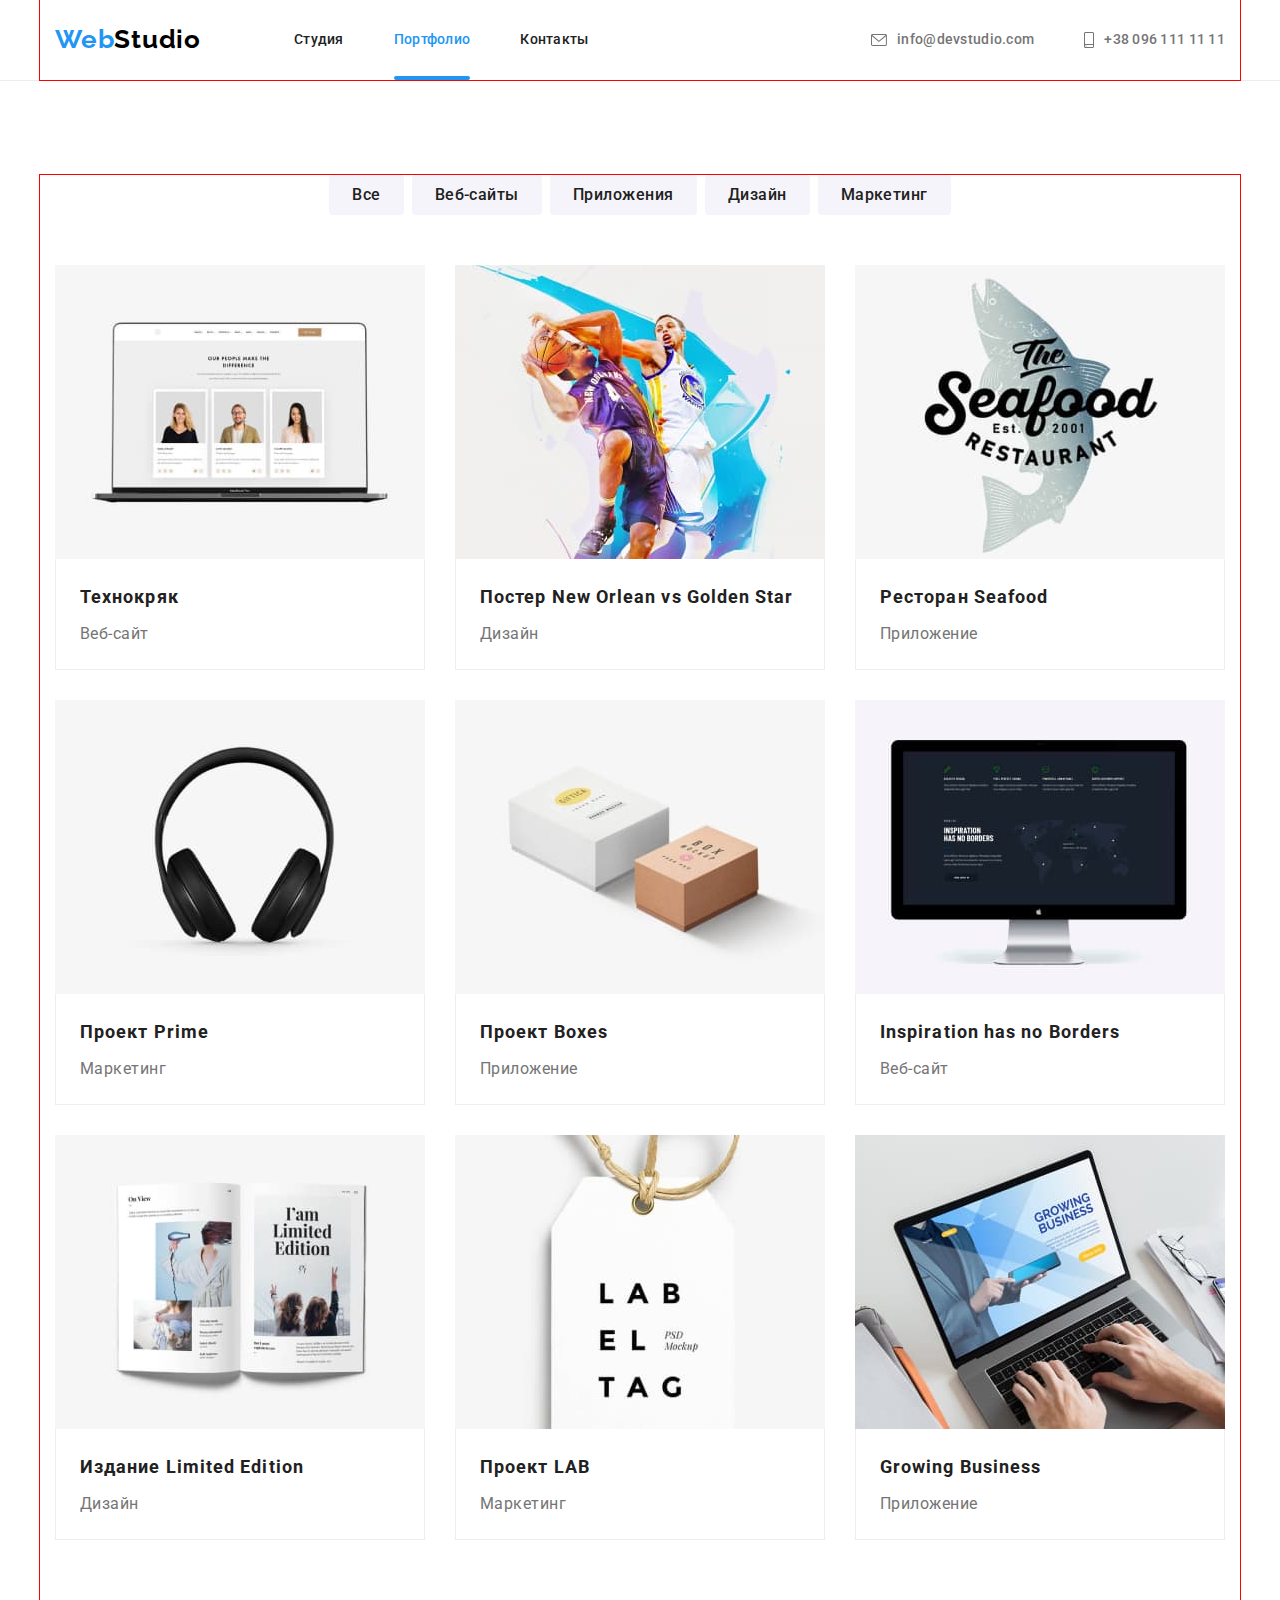
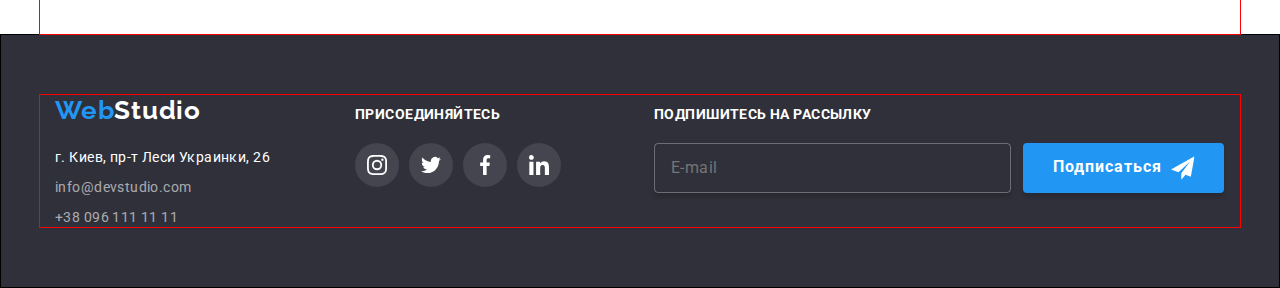
==== commit f6a10fca: "added SCSS syntax to all components, utilities" ====
--- a/portfolio.html
+++ b/portfolio.html
@@ -23,7 +23,7 @@
     <header class="page-header">
       <div class="container page-header__container">
         <nav class="page-header__nav">
-          <a class="logo" href="./index.html">
+          <a class="logo page-header__logo" href="./index.html">
             <span class="logo__web">Web</span
             ><span class="logo__studio">Studio</span>
           </a>
@@ -382,7 +382,7 @@
         </div>
       </div>
     </footer>
-    <script src="./js/modal.js"></script>
+    <!-- <script src="./js/modal.js"></script> -->
     <!-- <script src="./js/form.js"></script> -->
   </body>
 </html>
--- a/css/main.min.css
+++ b/css/main.min.css
@@ -1,3 +1,3 @@
 /*! modern-normalize v1.0.0 | MIT License | https://github.com/sindresorhus/modern-normalize */​ ​ ​ *,*::before,*::after{-webkit-box-sizing:border-box;box-sizing:border-box}​ ​ :root{-moz-tab-size:4;-o-tab-size:4;tab-size:4}​ ​ html{line-height:1.15;-webkit-text-size-adjust:100%}​ ​ ​ body{margin:0}​ ​ body{font-family:system-ui,-apple-system,"Segoe UI",Roboto,Helvetica,Arial,sans-serif,"Apple Color Emoji","Segoe UI Emoji"}​ ​ ​ hr{height:0;color:inherit}​ ​ ​ abbr[title]{-webkit-text-decoration:underline dotted;text-decoration:underline dotted}​ ​ b,strong{font-weight:bolder}​ ​ code,kbd,samp,pre{font-family:ui-monospace, SFMono-Regular, Consolas, 'Liberation Mono', Menlo,- monospace;font-size:1em}​ ​ small{font-size:80%}​ ​ sub,sup{font-size:75%;line-height:0;position:relative;vertical-align:baseline}​ sub{bottom:-0.25em}​ sup{top:-0.5em}​ ​ ​ table{text-indent:0;border-color:inherit}​ ​ ​ button,input,optgroup,select,textarea{font-family:inherit;font-size:100%;line-height:1.15;margin:0}​ ​ button,select{text-transform:none}​ ​ button,[type='button'],[type='reset'],[type='submit']{-webkit-appearance:button}​ ​ ::-moz-focus-inner{border-style:none;padding:0}​ ​ :-moz-focusring{outline:1px dotted ButtonText}​ ​ :-moz-ui-invalid{box-shadow:none}​ ​ legend{padding:0}​ ​ progress{vertical-align:baseline}​ ​ ::-webkit-inner-spin-button,::-webkit-outer-spin-button{height:auto}​ ​ [type='search']{-webkit-appearance:textfield;outline-offset:-2px}​ ​ ::-webkit-search-decoration{-webkit-appearance:none}​ ​ ::-webkit-file-upload-button{-webkit-appearance:button;font:inherit}​ ​ ​ summary{display:list-item}html{-webkit-box-sizing:border-box;box-sizing:border-box}body{background-color:#fff;color:#757575;font-family:'Roboto', sans-serif;margin:0}a{text-decoration:none;color:inherit;display:block}address{color:inherit;font-style:normal}img{display:block;max-width:100%;height:auto}.list{list-style-type:none;padding:0px;margin:0px}.section{padding-bottom:94px}.section__title{color:#212121;font-weight:700;font-size:36px;line-height:1.16;text-align:center;letter-spacing:0.03em;margin-top:0px;margin-bottom:50px}.container{width:1200px;margin-left:auto;margin-right:auto;padding-left:15px;padding-right:15px;outline:1px solid red}.visually-hidden{position:absolute;width:1px;height:1px;margin:-1px;border:0;padding:0;clip:rect(0 0 0 0);overflow:hidden}.logo{font-family:'Raleway', sans-serif;font-weight:700;font-size:26px;line-height:1.19;text-decoration:none;letter-spacing:0.03em}.logo__web{color:#2196f3}.logo__studio{color:#000}.logo__studio--white{color:#fff}.page-footer__logo{margin-bottom:20px}.contacts-top{display:-webkit-box;display:-ms-flexbox;display:flex}.contacts-top__item:not(:last-child){margin-right:50px}.contacts-top__link{display:-webkit-box;display:-ms-flexbox;display:flex;-webkit-box-align:center;-ms-flex-align:center;align-items:center;padding-top:32px;padding-bottom:32px;color:#757575;font-weight:500;font-size:14px;line-height:1.14;letter-spacing:0.02em;-webkit-transition:250ms cubic-bezier(0.4, 0, 0.2, 1);transition:250ms cubic-bezier(0.4, 0, 0.2, 1)}.contacts-top__link:hover,.contacts-top__link:focus{color:#2196f3}.contacts-top__icon{margin-right:10px;fill:currentColor}.contacts-bottom{margin:0px;padding:0px}.contacts-bottom__item{height:21px}.contacts-bottom__item:not(:last-child){margin-bottom:9px}.contacts-bottom__location{color:#fff;font-weight:400;font-size:14px;line-height:1.71;letter-spacing:0.03em}.contacts-bottom__link{font-weight:400;font-size:14px;line-height:1.71;letter-spacing:0.03em;color:rgba(255,255,255,0.6);-webkit-transition:250ms cubic-bezier(0.4, 0, 0.2, 1);transition:250ms cubic-bezier(0.4, 0, 0.2, 1)}.contacts-bottom__link:focus,.contacts-bottom__link:hover{color:#2196f3}.button,.button-subscription,.button-modal,.button-submit{display:inline-block;min-width:200px;max-height:50px;padding-top:10px;padding-bottom:10px;background-color:#2196f3;-webkit-box-shadow:0px 4px 4px rgba(0,0,0,0.15);box-shadow:0px 4px 4px rgba(0,0,0,0.15);border-radius:4px;color:#fff;font-weight:700;font-size:16px;line-height:1.9;-webkit-box-align:center;-ms-flex-align:center;align-items:center;text-align:center;letter-spacing:0.06em;border:1px solid transparent;-webkit-transition:250ms cubic-bezier(0.4, 0, 0.2, 1),background-color 250ms cubic-bezier(0.4, 0, 0.2, 1);transition:250ms cubic-bezier(0.4, 0, 0.2, 1),background-color 250ms cubic-bezier(0.4, 0, 0.2, 1)}.hero__button{padding-right:32px;padding-left:32px}.modal__button-submit{padding-right:55px;padding-left:56px;-webkit-transform:translateX(50%);transform:translateX(50%)}.subscription__button-subscription{display:-webkit-box;display:-ms-flexbox;display:flex;-webkit-box-align:center;-ms-flex-align:center;align-items:center;padding-right:28px;padding-left:29px}.button-subscription__icon{fill:currentColor;margin-left:10px}.button-subscription{padding-right:28px;padding-left:29px}.button:hover,.button:focus,.button-subscription:hover,.button-subscription:focus,.button-modal:hover,.button-modal:focus,.button-submit:hover,.button-submit:focus{background-color:#f5f4fa;color:#212121;cursor:pointer}.button-close{position:absolute;display:-webkit-box;display:-ms-flexbox;display:flex;-webkit-box-pack:center;-ms-flex-pack:center;justify-content:center;-webkit-box-align:center;-ms-flex-align:center;align-items:center;padding:6px;top:8px;right:8px;width:30px;height:30px;border-radius:50%;fill:#000;background-color:#fff;border:1px solid rgba(0,0,0,0.1);-webkit-box-sizing:border-box;box-sizing:border-box;-webkit-transition:250ms cubic-bezier(0.4, 0, 0.2, 1);transition:250ms cubic-bezier(0.4, 0, 0.2, 1)}.button-close:hover,.button-close:focus{fill:#2196f3;cursor:pointer}.socials-net{display:-webkit-box;display:-ms-flexbox;display:flex}.socials-net__item:not(:last-child){margin-right:10px}.socials-net__link{display:-webkit-box;display:-ms-flexbox;display:flex;-webkit-box-pack:center;-ms-flex-pack:center;justify-content:center;-webkit-box-align:center;-ms-flex-align:center;align-items:center;width:44px;height:44px;border-radius:50%;-webkit-transition:250ms cubic-bezier(0.4, 0, 0.2, 1);transition:250ms cubic-bezier(0.4, 0, 0.2, 1)}.socials-net__link--gray{fill:#afb1b8}.socials-net__link--white{fill:#fff;background:rgba(255,255,255,0.1)}.socials-net__link:hover,.socials-net__link:focus{fill:#fff;background-color:#2196f3}.page-header{background-color:#fff;border-bottom:1px solid #ececec}.page-header__container{display:-webkit-box;display:-ms-flexbox;display:flex;-webkit-box-pack:justify;-ms-flex-pack:justify;justify-content:space-between}.page-header__nav{display:-webkit-box;display:-ms-flexbox;display:flex;-webkit-box-align:center;-ms-flex-align:center;align-items:center}.site-nav{display:-webkit-box;display:-ms-flexbox;display:flex;margin-left:93px}.site-nav__item{margin-right:50px}.site-nav__item:last-child{margin-right:0px}.site-nav__link{position:relative;display:block;padding-top:32px;padding-bottom:32px;color:#212121;font-weight:500;font-size:14px;line-height:1.14;letter-spacing:0.02em;-webkit-transition:color 250ms cubic-bezier(0.4, 0, 0.2, 1);transition:color 250ms cubic-bezier(0.4, 0, 0.2, 1)}.site-nav__link::after{content:'';position:absolute;display:block;opacity:0;bottom:0;width:100%;height:4px;border-radius:2px;background-color:#2196f3;-webkit-transition:opacity 250ms cubic-bezier(0.4, 0, 0.2, 1);transition:opacity 250ms cubic-bezier(0.4, 0, 0.2, 1)}.site-nav__link:hover::after,.site-nav__link:focus::after{opacity:1}.site-nav__link--current::after{opacity:1}.site-nav__link:hover,.site-nav__link:focus{color:#2196f3}.site-nav__link--current{color:#2196f3}.hero{padding-top:200px;max-width:1600px;height:600px;margin-left:auto;margin-right:auto;background-color:#c4c4c4;background-image:-webkit-gradient(linear, left top, left bottom, from(rgba(47,48,58,0.4)), to(rgba(47,48,58,0.4))),url(../images/hero.jpg);background-image:linear-gradient(rgba(47,48,58,0.4), rgba(47,48,58,0.4)),url(../images/hero.jpg);background-size:cover;background-repeat:no-repeat;background-position:center;border:1px solid #000000;-webkit-box-sizing:border-box;box-sizing:border-box;-webkit-box-shadow:0px 4px 4px rgba(0,0,0,0.25);box-shadow:0px 4px 4px rgba(0,0,0,0.25);text-align:center}.hero__title{margin-top:0px;margin-bottom:30px;margin-left:auto;margin-right:auto;color:#fff;font-weight:900;font-size:44px;line-height:1.36;letter-spacing:0.06em;text-transform:uppercase}.features{padding-top:94px}.features__items{display:-webkit-box;display:-ms-flexbox;display:flex}.features__item{width:270px}.features__item:not(:last-child){margin-right:30px}.features__thumb{margin-top:0px;margin-bottom:30px;height:120px;width:270px;border-radius:4px;background-color:#f5f4fa}.features__icon{margin:25px 100px}.features__title{margin-top:0px;margin-bottom:10px;color:#212121;font-weight:700;font-size:14px;line-height:1.14;letter-spacing:0.03em;text-transform:uppercase}.features__text{margin-top:0px;margin-bottom:0px;font-weight:400;font-size:14px;line-height:1.71;letter-spacing:0.03em}.our-works{padding-top:0px}.our-works__items{position:relative;display:-webkit-box;display:-ms-flexbox;display:flex}.our-works__item:not(:last-child){margin-right:30px}.our-works__overlay{position:absolute;display:-webkit-box;display:-ms-flexbox;display:flex;-webkit-box-pack:center;-ms-flex-pack:center;justify-content:center;-webkit-box-align:center;-ms-flex-align:center;align-items:center;bottom:0px;width:370px;height:70px;background-color:rgba(47,48,58,0.8)}.our-works__title{font-weight:700;font-size:14px;line-height:1.14;text-align:center;letter-spacing:0.03em;text-transform:uppercase;color:#fff;margin:0}.our-team{background-color:#f5f4fa}.our-team__title{padding-top:94px}.our-team__items{display:-webkit-box;display:-ms-flexbox;display:flex}.our-team__item:not(:last-child){margin-right:30px}.our-team__item{-webkit-box-shadow:0px 1px 3px rgba(0,0,0,0.12),0px 1px 1px rgba(0,0,0,0.14),0px 2px 1px rgba(0,0,0,0.2);box-shadow:0px 1px 3px rgba(0,0,0,0.12),0px 1px 1px rgba(0,0,0,0.14),0px 2px 1px rgba(0,0,0,0.2);border-radius:0px 0px 4px 4p;background-color:#fff}.our-team__photo{margin-bottom:30px}.our-team__name{color:#212121;font-weight:500;font-size:16px;line-height:1.18;text-align:center;letter-spacing:0.03em;margin-top:0px;margin-bottom:10px}.our-team__profession{font-weight:400;font-size:16px;line-height:1.18;text-align:center;letter-spacing:0.03em;margin-top:0px;margin-bottom:30px}.our-team__socials-container{display:-webkit-box;display:-ms-flexbox;display:flex;-webkit-box-pack:center;-ms-flex-pack:center;justify-content:center;margin-bottom:30px}.clients{padding-top:94px}.clients__items{display:-webkit-box;display:-ms-flexbox;display:flex}.clients__item{display:-webkit-box;display:-ms-flexbox;display:flex;width:170px}.clients__item:not(:last-child){margin-right:30px}.clients__link{fill:#afb1b8;border:1px solid #afb1b8;-webkit-box-sizing:border-box;box-sizing:border-box;border-radius:4px;width:100%;height:90px;margin:0px;display:-webkit-box;display:-ms-flexbox;display:flex;-webkit-box-pack:center;-ms-flex-pack:center;justify-content:center;-webkit-box-align:center;-ms-flex-align:center;align-items:center;-webkit-transition:250ms cubic-bezier(0.4, 0, 0.2, 1);transition:250ms cubic-bezier(0.4, 0, 0.2, 1)}.clients__link:hover,.clients__link:focus{fill:#2196f3;border:1px solid #2196f3}.page-footer{padding-top:60px;padding-bottom:60px;background-color:#2f303a;border:1px solid #000000;-webkit-box-sizing:border-box;box-sizing:border-box;-webkit-box-shadow:0px 4px 4px rgba(0,0,0,0.25);box-shadow:0px 4px 4px rgba(0,0,0,0.25)}.page-footer__container{display:-webkit-box;display:-ms-flexbox;display:flex;-webkit-box-align:baseline;-ms-flex-align:baseline;align-items:baseline}.page-footer__info{margin:0px;width:230px}.socials-footer{margin-left:70px;width:206px;height:80px}.socials-footer__title{font-style:normal;font-weight:700;font-size:14px;line-height:1.14;letter-spacing:0.03em;text-transform:uppercase;color:#fff;margin-top:0px;margin-bottom:20px}.subscription{width:570px;margin-left:93px}.subscription__title{margin-top:0px;margin-bottom:20px;font-weight:700;font-size:14px;line-height:1.14;letter-spacing:0.03em;text-transform:uppercase;color:#fff}.subscription__form{display:-webkit-box;display:-ms-flexbox;display:flex}.subscription__input{width:358px;height:50px;margin-right:12px;padding:15px 16px;font-weight:400;font-size:16px;line-height:1.25;letter-spacing:0.03em;color:rgba(255,255,255,0.6);border:1px solid rgba(255,255,255,0.3);-webkit-box-sizing:border-box;box-sizing:border-box;border-radius:4px;-webkit-box-shadow:0px 4px 4px rgba(0,0,0,0.15);box-shadow:0px 4px 4px rgba(0,0,0,0.15);background-color:transparent;-webkit-transition:250ms cubic-bezier(0.4, 0, 0.2, 1);transition:250ms cubic-bezier(0.4, 0, 0.2, 1)}.subscription__input:hover,.subscription__input:focus{color:#fff;border:1px solid #2196f3}.backdrop{position:fixed;z-index:1;top:0;left:0;width:100%;height:100%;background-color:rgba(0,0,0,0.2);opacity:1;-webkit-transition:opacity 250ms cubic-bezier(0.4, 0, 0.2, 1);transition:opacity 250ms cubic-bezier(0.4, 0, 0.2, 1)}.backdrop.is-hidden{opacity:0;pointer-events:none}.modal{position:absolute;top:50%;left:50%;-webkit-transform:translate(-50%, -50%) scale(1);transform:translate(-50%, -50%) scale(1);max-width:528px;height:581px;margin:0px;padding:40px;background-color:#fff;-webkit-box-shadow:0px 1px 3px rgba(0,0,0,0.12),0px 1px 1px rgba(0,0,0,0.14),0px 2px 1px rgba(0,0,0,0.2);box-shadow:0px 1px 3px rgba(0,0,0,0.12),0px 1px 1px rgba(0,0,0,0.14),0px 2px 1px rgba(0,0,0,0.2);border-radius:4px;opacity:1;-webkit-transition:-webkit-transform 250ms cubic-bezier(0.4, 0, 0.2, 1);transition:-webkit-transform 250ms cubic-bezier(0.4, 0, 0.2, 1);transition:transform 250ms cubic-bezier(0.4, 0, 0.2, 1);transition:transform 250ms cubic-bezier(0.4, 0, 0.2, 1), -webkit-transform 250ms cubic-bezier(0.4, 0, 0.2, 1)}.modal__title{display:block;margin-top:0px;margin-bottom:12px;width:448px;font-weight:700;font-size:20px;line-height:1.15;text-align:center;letter-spacing:0.03em;color:#212121}.modal__form-info{display:-webkit-box;display:-ms-flexbox;display:flex;-webkit-box-orient:vertical;-webkit-box-direction:normal;-ms-flex-direction:column;flex-direction:column;max-height:342px;width:448px;margin-top:0px;margin-bottom:20px;text-align:left}.modal__form-client{position:relative;padding:0px;margin-top:0px;margin-bottom:10px}.modal__form-client:last-child{margin-bottom:0}.modal__form-title{display:block;padding:0px;margin-top:0px;margin-bottom:4px;font-weight:400;font-size:12px;line-height:1.17;letter-spacing:0.01em;color:#757575}.modal__form-input{width:448px;padding:12px 16px 12px 42px}.modal__form-input,.modal__form-textarea{width:100%;font-size:14px;line-height:1.14;letter-spacing:0.01em;background-color:transparent;border:1px solid rgba(33,33,33,0.2);border-radius:4px;-webkit-transition:cololr 250ms cubic-bezier(0.4, 0, 0.2, 1),border 250ms cubic-bezier(0.4, 0, 0.2, 1);transition:cololr 250ms cubic-bezier(0.4, 0, 0.2, 1),border 250ms cubic-bezier(0.4, 0, 0.2, 1)}.modal__form-textarea{height:120px;padding:12px 16px;resize:none}.modal__form-input:hover,.modal__form-input:focus,.modal__form-input:focus-within,.modal__form-textarea:hover,.modal__form-textarea:focus{border:1px solid #2196f3;outline:0;cursor:pointer}.modal__form-icon{position:absolute;top:50%;left:12px;fill:#212121;-webkit-transition:250ms cubic-bezier(0.4, 0, 0.2, 1);transition:250ms cubic-bezier(0.4, 0, 0.2, 1)}.modal__form-input:hover+.modal__form-icon,.modal__form-input:focus+.modal__form-icon{fill:#2196f3}.modal__check{display:-webkit-box;display:-ms-flexbox;display:flex;-webkit-box-pack:center;-ms-flex-pack:center;justify-content:center;-webkit-box-align:center;-ms-flex-align:center;align-items:center}.modal__check-icon{display:-webkit-box;display:-ms-flexbox;display:flex;margin-right:7px;border-radius:2px;background-origin:border-box;border:2px solid #212121;background-color:transparent;fill:transparent;-webkit-transition:border-color 250ms cubic-bezier(0.4, 0, 0.2, 1),background-color 250ms cubic-bezier(0.4, 0, 0.2, 1),fill 250ms cubic-bezier(0.4, 0, 0.2, 1),-webkit-box-shadow 250ms cubic-bezier(0.4, 0, 0.2, 1);transition:border-color 250ms cubic-bezier(0.4, 0, 0.2, 1),background-color 250ms cubic-bezier(0.4, 0, 0.2, 1),fill 250ms cubic-bezier(0.4, 0, 0.2, 1),-webkit-box-shadow 250ms cubic-bezier(0.4, 0, 0.2, 1);transition:border-color 250ms cubic-bezier(0.4, 0, 0.2, 1),background-color 250ms cubic-bezier(0.4, 0, 0.2, 1),fill 250ms cubic-bezier(0.4, 0, 0.2, 1),box-shadow 250ms cubic-bezier(0.4, 0, 0.2, 1);transition:border-color 250ms cubic-bezier(0.4, 0, 0.2, 1),background-color 250ms cubic-bezier(0.4, 0, 0.2, 1),fill 250ms cubic-bezier(0.4, 0, 0.2, 1),box-shadow 250ms cubic-bezier(0.4, 0, 0.2, 1),-webkit-box-shadow 250ms cubic-bezier(0.4, 0, 0.2, 1)}.modal__check:hover+.modal__check-icon,.modal__check-input:checked+.modal__check-icon{background-color:#2196f3;border-color:#2196f3;fill:#fff;cursor:pointer}.modal__check{margin-bottom:30px}.modal__check-link{color:#2196f3;text-decoration:underline;margin-left:7px}.modal__check-input:checked+.modal__check-icon{border-color:#2196f3;background-color:#2196f3}.modal__check-agreement{display:-webkit-box;display:-ms-flexbox;display:flex;font-weight:400;font-size:14px;line-height:1.71;letter-spacing:0.03em;color:#757575}.portfolio{margin:0px;padding-top:94px;padding-bottom:0px}.filtres{display:-webkit-box;display:-ms-flexbox;display:flex;-webkit-box-align:center;-ms-flex-align:center;align-items:center;-webkit-box-pack:center;-ms-flex-pack:center;justify-content:center;margin-bottom:50px;min-width:611px}.filtres__item{margin-right:8px}.filtres__item:last-child{margin-right:0px}.filtres__btn{color:#212121;background-color:#f5f4fa;font-weight:500;font-size:16px;line-height:1.62;letter-spacing:0.03em;border-radius:4px;padding:6px 22px;display:inline-block;border:1px solid transparent;-webkit-box-align:center;-ms-flex-align:center;align-items:center;text-align:center;min-width:73px;-webkit-transition:250ms cubic-bezier(0.4, 0, 0.2, 1);transition:250ms cubic-bezier(0.4, 0, 0.2, 1)}.filtres__btn:hover,.filtres__btn:focus,.filtres__btn:active{color:#fff;background-color:#2196f3;cursor:pointer}.content{display:-webkit-box;display:-ms-flexbox;display:flex;-ms-flex-wrap:wrap;flex-wrap:wrap;-webkit-box-pack:justify;-ms-flex-pack:justify;justify-content:space-between}.content__item{width:370px;margin-bottom:30px;margin-right:30px}.content__item:nth-child(3n){margin-right:0px}.content__item:nth-last-child(-n+3){margin-bottom:94px}.content__item:hover,.content__item:focus{cursor:pointer;-webkit-box-shadow:0px 1px 1px rgba(0,0,0,0.12),0px 4px 4px rgba(0,0,0,0.06),1px 4px 6px rgba(0,0,0,0.16);box-shadow:0px 1px 1px rgba(0,0,0,0.12),0px 4px 4px rgba(0,0,0,0.06),1px 4px 6px rgba(0,0,0,0.16)}.content__product{position:relative;overflow:hidden}.content__overlay{content:'';position:absolute;display:inline-block;width:100%;height:100%;bottom:0;background-color:rgba(33,150,243,0.9);-webkit-transform:translateY(100%);transform:translateY(100%);-webkit-transition:-webkit-transform 250ms cubic-bezier(0.4, 0, 0.2, 1);transition:-webkit-transform 250ms cubic-bezier(0.4, 0, 0.2, 1);transition:transform 250ms cubic-bezier(0.4, 0, 0.2, 1);transition:transform 250ms cubic-bezier(0.4, 0, 0.2, 1), -webkit-transform 250ms cubic-bezier(0.4, 0, 0.2, 1)}.content__item:hover .content__overlay,.content__item:focus.content__overlay{-webkit-transform:translateY(0);transform:translateY(0)}.content__text{font-weight:400;font-size:18px;line-height:1.56;letter-spacing:0.03em;margin:63px 24px;color:#fff;-webkit-transition:-webkit-transform 250ms cubic-bezier(0.4, 0, 0.2, 1);transition:-webkit-transform 250ms cubic-bezier(0.4, 0, 0.2, 1);transition:transform 250ms cubic-bezier(0.4, 0, 0.2, 1);transition:transform 250ms cubic-bezier(0.4, 0, 0.2, 1), -webkit-transform 250ms cubic-bezier(0.4, 0, 0.2, 1)}.content__card{background-color:#fff;border-right:1px solid #eeeeee;border-bottom:1px solid #eeeeee;border-left:1px solid #eeeeee;-webkit-box-sizing:border-box;box-sizing:border-box;width:370px;padding-left:24px;padding-right:24px;padding-top:20px;padding-bottom:20px}.content__title{margin-top:0px;margin-bottom:4px;font-weight:700;font-size:18px;line-height:2;letter-spacing:0.06em;color:#212121}.content__site{margin-top:0px;margin-bottom:0px;font-weight:400;font-size:16px;line-height:1.87;letter-spacing:0.03em}
+ monospace;font-size:1em}​ ​ small{font-size:80%}​ ​ sub,sup{font-size:75%;line-height:0;position:relative;vertical-align:baseline}​ sub{bottom:-0.25em}​ sup{top:-0.5em}​ ​ ​ table{text-indent:0;border-color:inherit}​ ​ ​ button,input,optgroup,select,textarea{font-family:inherit;font-size:100%;line-height:1.15;margin:0}​ ​ button,select{text-transform:none}​ ​ button,[type='button'],[type='reset'],[type='submit']{-webkit-appearance:button}​ ​ ::-moz-focus-inner{border-style:none;padding:0}​ ​ :-moz-focusring{outline:1px dotted ButtonText}​ ​ :-moz-ui-invalid{box-shadow:none}​ ​ legend{padding:0}​ ​ progress{vertical-align:baseline}​ ​ ::-webkit-inner-spin-button,::-webkit-outer-spin-button{height:auto}​ ​ [type='search']{-webkit-appearance:textfield;outline-offset:-2px}​ ​ ::-webkit-search-decoration{-webkit-appearance:none}​ ​ ::-webkit-file-upload-button{-webkit-appearance:button;font:inherit}​ ​ ​ summary{display:list-item}body{background-color:#fff;color:#757575;font-family:'Roboto', sans-serif;margin:0}a{text-decoration:none;color:inherit;display:block}img{display:block;max-width:100%;height:auto}.list{list-style-type:none;padding:0px;margin:0px}.section{padding-bottom:94px}.section__title{color:#212121;font-weight:700;font-size:36px;line-height:1.16;text-align:center;letter-spacing:0.03em;margin-top:0px;margin-bottom:50px}.container{width:1200px;padding-left:15px;padding-right:15px;margin-left:auto;margin-right:auto;outline:1px solid red}.visually-hidden{position:absolute;width:1px;height:1px;margin:-1px;border:0;padding:0;clip:rect(0 0 0 0);overflow:hidden}.logo{font-family:'Raleway', sans-serif;font-weight:700;font-size:26px;line-height:1.19;text-decoration:none;letter-spacing:0.03em}.logo__web{color:#2196f3}.logo__studio{color:#000}.logo__studio--white{color:#fff}.page-footer__logo{margin-bottom:20px}.page-header__logo{padding-top:24px;padding-bottom:25px;margin-right:93px}.contacts-top{display:-webkit-box;display:-ms-flexbox;display:flex}.contacts-top__item:not(:last-child){margin-right:50px}.contacts-top__link{display:-webkit-box;display:-ms-flexbox;display:flex;-webkit-box-align:center;-ms-flex-align:center;align-items:center;padding-top:32px;padding-bottom:32px;color:#757575;font-weight:500;font-size:14px;line-height:1.14;letter-spacing:0.02em;-webkit-transition:250ms cubic-bezier(0.4, 0, 0.2, 1);transition:250ms cubic-bezier(0.4, 0, 0.2, 1)}.contacts-top__link:hover,.contacts-top__link:focus{color:#2196f3}.contacts-top__icon{margin-right:10px;fill:currentColor}.contacts-bottom{margin:0px;padding:0px}.contacts-bottom__item{height:21px}.contacts-bottom__item:not(:last-child){margin-bottom:9px}.contacts-bottom__location{color:#fff;font-weight:400;font-size:14px;line-height:1.71;letter-spacing:0.03em}.contacts-bottom__link{font-weight:400;font-size:14px;line-height:1.71;letter-spacing:0.03em;color:rgba(255,255,255,0.6);-webkit-transition:250ms cubic-bezier(0.4, 0, 0.2, 1);transition:250ms cubic-bezier(0.4, 0, 0.2, 1)}.contacts-bottom__link:focus,.contacts-bottom__link:hover{color:#2196f3}.button,.button-subscription,.button-modal,.button-submit{display:inline-block;min-width:200px;max-height:50px;padding-top:10px;padding-bottom:10px;background-color:#2196f3;-webkit-box-shadow:0px 4px 4px rgba(0,0,0,0.15);box-shadow:0px 4px 4px rgba(0,0,0,0.15);border-radius:4px;color:#fff;font-weight:700;font-size:16px;line-height:1.9;-webkit-box-align:center;-ms-flex-align:center;align-items:center;text-align:center;letter-spacing:0.06em;border:1px solid transparent;-webkit-transition:250ms cubic-bezier(0.4, 0, 0.2, 1),background-color 250ms cubic-bezier(0.4, 0, 0.2, 1);transition:250ms cubic-bezier(0.4, 0, 0.2, 1),background-color 250ms cubic-bezier(0.4, 0, 0.2, 1)}.hero__button{padding-right:32px;padding-left:32px}.modal__button-submit{padding-right:55px;padding-left:56px;-webkit-transform:translateX(50%);transform:translateX(50%)}.subscription__button-subscription{display:-webkit-box;display:-ms-flexbox;display:flex;-webkit-box-align:center;-ms-flex-align:center;align-items:center;padding-right:28px;padding-left:29px}.button-subscription__icon{fill:currentColor;margin-left:10px}.button-subscription{padding-right:28px;padding-left:29px}.button:hover,.button:focus,.button-subscription:hover,.button-subscription:focus,.button-modal:hover,.button-modal:focus,.button-submit:hover,.button-submit:focus{background-color:#f5f4fa;color:#212121;cursor:pointer}.button-close{position:absolute;display:-webkit-box;display:-ms-flexbox;display:flex;-webkit-box-pack:center;-ms-flex-pack:center;justify-content:center;-webkit-box-align:center;-ms-flex-align:center;align-items:center;padding:6px;top:8px;right:8px;width:30px;height:30px;border-radius:50%;fill:#000;background-color:#fff;border:1px solid rgba(0,0,0,0.1);-webkit-box-sizing:border-box;box-sizing:border-box;-webkit-transition:250ms cubic-bezier(0.4, 0, 0.2, 1);transition:250ms cubic-bezier(0.4, 0, 0.2, 1)}.button-close:hover,.button-close:focus{fill:#2196f3;cursor:pointer}.socials-net{display:-webkit-box;display:-ms-flexbox;display:flex}.socials-net__item:not(:last-child){margin-right:10px}.socials-net__link{display:-webkit-box;display:-ms-flexbox;display:flex;-webkit-box-pack:center;-ms-flex-pack:center;justify-content:center;-webkit-box-align:center;-ms-flex-align:center;align-items:center;width:44px;height:44px;border-radius:50%;-webkit-transition:250ms cubic-bezier(0.4, 0, 0.2, 1);transition:250ms cubic-bezier(0.4, 0, 0.2, 1)}.socials-net__link--gray{fill:#afb1b8}.socials-net__link--white{fill:#fff;background:rgba(255,255,255,0.1)}.socials-net__link:hover,.socials-net__link:focus{fill:#fff;background-color:#2196f3}.page-header{background-color:#fff;border-bottom:1px solid #ececec}.page-header__container{display:-webkit-box;display:-ms-flexbox;display:flex;-webkit-box-pack:justify;-ms-flex-pack:justify;justify-content:space-between}.page-header__nav{display:-webkit-box;display:-ms-flexbox;display:flex;-webkit-box-align:center;-ms-flex-align:center;align-items:center}.site-nav{display:-webkit-box;display:-ms-flexbox;display:flex}.site-nav__item{margin-right:50px}.site-nav__item:last-child{margin-right:0px}.site-nav__link{position:relative;display:block;padding-top:32px;padding-bottom:32px;color:#212121;font-weight:500;font-size:14px;line-height:1.14;letter-spacing:0.02em;-webkit-transition:color 250ms cubic-bezier(0.4, 0, 0.2, 1);transition:color 250ms cubic-bezier(0.4, 0, 0.2, 1)}.site-nav__link::after{content:'';position:absolute;display:block;opacity:0;bottom:0;width:100%;height:4px;border-radius:2px;background-color:#2196f3;-webkit-transition:opacity 250ms cubic-bezier(0.4, 0, 0.2, 1);transition:opacity 250ms cubic-bezier(0.4, 0, 0.2, 1)}.site-nav__link:hover::after,.site-nav__link:focus::after{opacity:1}.site-nav__link--current::after{opacity:1}.site-nav__link:hover,.site-nav__link:focus{color:#2196f3}.site-nav__link--current{color:#2196f3}.hero{padding-top:200px;max-width:1600px;height:600px;margin-left:auto;margin-right:auto;background-color:#c4c4c4;background-image:-webkit-gradient(linear, left top, left bottom, from(rgba(47,48,58,0.4)), to(rgba(47,48,58,0.4))),url(../images/hero.jpg);background-image:linear-gradient(rgba(47,48,58,0.4), rgba(47,48,58,0.4)),url(../images/hero.jpg);background-size:cover;background-repeat:no-repeat;background-position:center;border:1px solid #000000;-webkit-box-sizing:border-box;box-sizing:border-box;-webkit-box-shadow:0px 4px 4px rgba(0,0,0,0.25);box-shadow:0px 4px 4px rgba(0,0,0,0.25);text-align:center}.hero__title{margin-top:0px;margin-bottom:30px;margin-left:auto;margin-right:auto;color:#fff;font-weight:900;font-size:44px;line-height:1.36;letter-spacing:0.06em;text-transform:uppercase}.features{padding-top:94px}.features__items{display:-webkit-box;display:-ms-flexbox;display:flex}.features__item{width:270px}.features__item:not(:last-child){margin-right:30px}.features__thumb{margin-top:0px;margin-bottom:30px;height:120px;width:270px;border-radius:4px;background-color:#f5f4fa}.features__icon{margin:25px 100px}.features__title{margin-top:0px;margin-bottom:10px;color:#212121;font-weight:700;font-size:14px;line-height:1.14;letter-spacing:0.03em;text-transform:uppercase}.features__text{margin-top:0px;margin-bottom:0px;font-weight:400;font-size:14px;line-height:1.71;letter-spacing:0.03em}.our-works{padding-top:0px}.our-works__items{position:relative;display:-webkit-box;display:-ms-flexbox;display:flex}.our-works__item:not(:last-child){margin-right:30px}.our-works__overlay{position:absolute;display:-webkit-box;display:-ms-flexbox;display:flex;-webkit-box-pack:center;-ms-flex-pack:center;justify-content:center;-webkit-box-align:center;-ms-flex-align:center;align-items:center;bottom:0px;width:370px;height:70px;background-color:rgba(47,48,58,0.8)}.our-works__title{font-weight:700;font-size:14px;line-height:1.14;text-align:center;letter-spacing:0.03em;text-transform:uppercase;color:#fff;margin:0}.our-team{background-color:#f5f4fa}.our-team__title{padding-top:94px}.our-team__items{display:-webkit-box;display:-ms-flexbox;display:flex}.our-team__item:not(:last-child){margin-right:30px}.our-team__item{-webkit-box-shadow:0px 1px 3px rgba(0,0,0,0.12),0px 1px 1px rgba(0,0,0,0.14),0px 2px 1px rgba(0,0,0,0.2);box-shadow:0px 1px 3px rgba(0,0,0,0.12),0px 1px 1px rgba(0,0,0,0.14),0px 2px 1px rgba(0,0,0,0.2);border-radius:0px 0px 4px 4p;background-color:#fff}.our-team__photo{margin-bottom:30px}.our-team__name{color:#212121;font-weight:500;font-size:16px;line-height:1.18;text-align:center;letter-spacing:0.03em;margin-top:0px;margin-bottom:10px}.our-team__profession{font-weight:400;font-size:16px;line-height:1.18;text-align:center;letter-spacing:0.03em;margin-top:0px;margin-bottom:30px}.our-team__socials-container{display:-webkit-box;display:-ms-flexbox;display:flex;-webkit-box-pack:center;-ms-flex-pack:center;justify-content:center;margin-bottom:30px}.clients{padding-top:94px}.clients__items{display:-webkit-box;display:-ms-flexbox;display:flex}.clients__item{display:-webkit-box;display:-ms-flexbox;display:flex;width:170px}.clients__item:not(:last-child){margin-right:30px}.clients__link{fill:#afb1b8;border:1px solid #afb1b8;-webkit-box-sizing:border-box;box-sizing:border-box;border-radius:4px;width:100%;height:90px;margin:0px;display:-webkit-box;display:-ms-flexbox;display:flex;-webkit-box-pack:center;-ms-flex-pack:center;justify-content:center;-webkit-box-align:center;-ms-flex-align:center;align-items:center;-webkit-transition:250ms cubic-bezier(0.4, 0, 0.2, 1);transition:250ms cubic-bezier(0.4, 0, 0.2, 1)}.clients__link:hover,.clients__link:focus{fill:#2196f3;border:1px solid #2196f3}.page-footer{padding-top:60px;padding-bottom:60px;background-color:#2f303a;border:1px solid #000000;-webkit-box-sizing:border-box;box-sizing:border-box;-webkit-box-shadow:0px 4px 4px rgba(0,0,0,0.25);box-shadow:0px 4px 4px rgba(0,0,0,0.25)}.page-footer__container{display:-webkit-box;display:-ms-flexbox;display:flex;-webkit-box-align:baseline;-ms-flex-align:baseline;align-items:baseline}.page-footer__info{margin:0px;width:230px}.socials-footer{margin-left:70px;width:206px;height:80px}.socials-footer__title{font-style:normal;font-weight:700;font-size:14px;line-height:1.14;letter-spacing:0.03em;text-transform:uppercase;color:#fff;margin-top:0px;margin-bottom:20px}.subscription{width:570px;margin-left:93px}.subscription__title{margin-top:0px;margin-bottom:20px;font-weight:700;font-size:14px;line-height:1.14;letter-spacing:0.03em;text-transform:uppercase;color:#fff}.subscription__form{display:-webkit-box;display:-ms-flexbox;display:flex}.subscription__input{width:358px;height:50px;margin-right:12px;padding:15px 16px;font-weight:400;font-size:16px;line-height:1.25;letter-spacing:0.03em;color:rgba(255,255,255,0.6);border:1px solid rgba(255,255,255,0.3);-webkit-box-sizing:border-box;box-sizing:border-box;border-radius:4px;-webkit-box-shadow:0px 4px 4px rgba(0,0,0,0.15);box-shadow:0px 4px 4px rgba(0,0,0,0.15);background-color:transparent;-webkit-transition:250ms cubic-bezier(0.4, 0, 0.2, 1);transition:250ms cubic-bezier(0.4, 0, 0.2, 1)}.subscription__input:hover,.subscription__input:focus{color:#fff;border:1px solid #2196f3}.backdrop{position:fixed;z-index:1;top:0;left:0;width:100%;height:100%;background-color:rgba(0,0,0,0.2);opacity:1;-webkit-transition:opacity 250ms cubic-bezier(0.4, 0, 0.2, 1);transition:opacity 250ms cubic-bezier(0.4, 0, 0.2, 1)}.backdrop.is-hidden{opacity:0;pointer-events:none}.modal{position:absolute;top:50%;left:50%;-webkit-transform:translate(-50%, -50%) scale(1);transform:translate(-50%, -50%) scale(1);max-width:528px;height:581px;margin:0px;padding:40px;background-color:#fff;-webkit-box-shadow:0px 1px 3px rgba(0,0,0,0.12),0px 1px 1px rgba(0,0,0,0.14),0px 2px 1px rgba(0,0,0,0.2);box-shadow:0px 1px 3px rgba(0,0,0,0.12),0px 1px 1px rgba(0,0,0,0.14),0px 2px 1px rgba(0,0,0,0.2);border-radius:4px;opacity:1;-webkit-transition:-webkit-transform 250ms cubic-bezier(0.4, 0, 0.2, 1);transition:-webkit-transform 250ms cubic-bezier(0.4, 0, 0.2, 1);transition:transform 250ms cubic-bezier(0.4, 0, 0.2, 1);transition:transform 250ms cubic-bezier(0.4, 0, 0.2, 1), -webkit-transform 250ms cubic-bezier(0.4, 0, 0.2, 1)}.modal__title{display:block;margin-top:0px;margin-bottom:12px;width:448px;font-weight:700;font-size:20px;line-height:1.15;text-align:center;letter-spacing:0.03em;color:#212121}.modal__form-info{display:-webkit-box;display:-ms-flexbox;display:flex;-webkit-box-orient:vertical;-webkit-box-direction:normal;-ms-flex-direction:column;flex-direction:column;max-height:342px;width:448px;margin-top:0px;margin-bottom:20px;text-align:left}.modal__form-client{position:relative;padding:0px;margin-top:0px;margin-bottom:10px}.modal__form-client:last-child{margin-bottom:0}.modal__form-title{display:block;padding:0px;margin-top:0px;margin-bottom:4px;font-weight:400;font-size:12px;line-height:1.17;letter-spacing:0.01em;color:#757575}.modal__form-input{width:448px;padding:12px 16px 12px 42px}.modal__form-input,.modal__form-textarea{width:100%;font-size:14px;line-height:1.14;letter-spacing:0.01em;background-color:transparent;border:1px solid rgba(33,33,33,0.2);border-radius:4px;-webkit-transition:cololr 250ms cubic-bezier(0.4, 0, 0.2, 1),border 250ms cubic-bezier(0.4, 0, 0.2, 1);transition:cololr 250ms cubic-bezier(0.4, 0, 0.2, 1),border 250ms cubic-bezier(0.4, 0, 0.2, 1)}.modal__form-textarea{height:120px;padding:12px 16px;resize:none}.modal__form-input:hover,.modal__form-input:focus,.modal__form-input:focus-within,.modal__form-textarea:hover,.modal__form-textarea:focus{border:1px solid #2196f3;outline:0;cursor:pointer}.modal__form-icon{position:absolute;top:50%;left:12px;fill:#212121;-webkit-transition:250ms cubic-bezier(0.4, 0, 0.2, 1);transition:250ms cubic-bezier(0.4, 0, 0.2, 1)}.modal__form-input:hover+.modal__form-icon,.modal__form-input:focus+.modal__form-icon{fill:#2196f3}.modal__check{display:-webkit-box;display:-ms-flexbox;display:flex;-webkit-box-pack:center;-ms-flex-pack:center;justify-content:center;-webkit-box-align:center;-ms-flex-align:center;align-items:center}.modal__check-icon{display:-webkit-box;display:-ms-flexbox;display:flex;margin-right:7px;border-radius:2px;background-origin:border-box;border:2px solid #212121;background-color:transparent;fill:transparent;-webkit-transition:border-color 250ms cubic-bezier(0.4, 0, 0.2, 1),background-color 250ms cubic-bezier(0.4, 0, 0.2, 1),fill 250ms cubic-bezier(0.4, 0, 0.2, 1),-webkit-box-shadow 250ms cubic-bezier(0.4, 0, 0.2, 1);transition:border-color 250ms cubic-bezier(0.4, 0, 0.2, 1),background-color 250ms cubic-bezier(0.4, 0, 0.2, 1),fill 250ms cubic-bezier(0.4, 0, 0.2, 1),-webkit-box-shadow 250ms cubic-bezier(0.4, 0, 0.2, 1);transition:border-color 250ms cubic-bezier(0.4, 0, 0.2, 1),background-color 250ms cubic-bezier(0.4, 0, 0.2, 1),fill 250ms cubic-bezier(0.4, 0, 0.2, 1),box-shadow 250ms cubic-bezier(0.4, 0, 0.2, 1);transition:border-color 250ms cubic-bezier(0.4, 0, 0.2, 1),background-color 250ms cubic-bezier(0.4, 0, 0.2, 1),fill 250ms cubic-bezier(0.4, 0, 0.2, 1),box-shadow 250ms cubic-bezier(0.4, 0, 0.2, 1),-webkit-box-shadow 250ms cubic-bezier(0.4, 0, 0.2, 1)}.modal__check:hover+.modal__check-icon,.modal__check-input:checked+.modal__check-icon{background-color:#2196f3;border-color:#2196f3;fill:#fff;cursor:pointer}.modal__check{margin-bottom:30px}.modal__check-link{color:#2196f3;text-decoration:underline;margin-left:7px}.modal__check-input:checked+.modal__check-icon{border-color:#2196f3;background-color:#2196f3}.modal__check-agreement{display:-webkit-box;display:-ms-flexbox;display:flex;font-weight:400;font-size:14px;line-height:1.71;letter-spacing:0.03em;color:#757575}.portfolio{margin:0px;padding-top:94px;padding-bottom:0px}.filtres{display:-webkit-box;display:-ms-flexbox;display:flex;-webkit-box-align:center;-ms-flex-align:center;align-items:center;-webkit-box-pack:center;-ms-flex-pack:center;justify-content:center;margin-bottom:50px;min-width:611px}.filtres__item{margin-right:8px}.filtres__item:last-child{margin-right:0px}.filtres__btn{color:#212121;background-color:#f5f4fa;font-weight:500;font-size:16px;line-height:1.62;letter-spacing:0.03em;border-radius:4px;padding:6px 22px;display:inline-block;border:1px solid transparent;-webkit-box-align:center;-ms-flex-align:center;align-items:center;text-align:center;min-width:73px;-webkit-transition:250ms cubic-bezier(0.4, 0, 0.2, 1);transition:250ms cubic-bezier(0.4, 0, 0.2, 1)}.filtres__btn:hover,.filtres__btn:focus,.filtres__btn:active{color:#fff;background-color:#2196f3;cursor:pointer}.content{display:-webkit-box;display:-ms-flexbox;display:flex;-ms-flex-wrap:wrap;flex-wrap:wrap;-webkit-box-pack:justify;-ms-flex-pack:justify;justify-content:space-between}.content__item{width:370px;margin-bottom:30px;margin-right:30px}.content__item:nth-child(3n){margin-right:0px}.content__item:nth-last-child(-n+3){margin-bottom:94px}.content__item:hover,.content__item:focus{cursor:pointer;-webkit-box-shadow:0px 1px 1px rgba(0,0,0,0.12),0px 4px 4px rgba(0,0,0,0.06),1px 4px 6px rgba(0,0,0,0.16);box-shadow:0px 1px 1px rgba(0,0,0,0.12),0px 4px 4px rgba(0,0,0,0.06),1px 4px 6px rgba(0,0,0,0.16)}.content__product{position:relative;overflow:hidden}.content__overlay{content:'';position:absolute;display:inline-block;width:100%;height:100%;bottom:0;background-color:rgba(33,150,243,0.9);-webkit-transform:translateY(100%);transform:translateY(100%);-webkit-transition:-webkit-transform 250ms cubic-bezier(0.4, 0, 0.2, 1);transition:-webkit-transform 250ms cubic-bezier(0.4, 0, 0.2, 1);transition:transform 250ms cubic-bezier(0.4, 0, 0.2, 1);transition:transform 250ms cubic-bezier(0.4, 0, 0.2, 1), -webkit-transform 250ms cubic-bezier(0.4, 0, 0.2, 1)}.content__item:hover .content__overlay,.content__item:focus .content__overlay{-webkit-transform:translateY(0);transform:translateY(0)}.content__text{font-weight:400;font-size:18px;line-height:1.56;letter-spacing:0.03em;margin:63px 24px;color:#fff;-webkit-transition:-webkit-transform 250ms cubic-bezier(0.4, 0, 0.2, 1);transition:-webkit-transform 250ms cubic-bezier(0.4, 0, 0.2, 1);transition:transform 250ms cubic-bezier(0.4, 0, 0.2, 1);transition:transform 250ms cubic-bezier(0.4, 0, 0.2, 1), -webkit-transform 250ms cubic-bezier(0.4, 0, 0.2, 1)}.content__card{background-color:#fff;border-right:1px solid #eeeeee;border-bottom:1px solid #eeeeee;border-left:1px solid #eeeeee;-webkit-box-sizing:border-box;box-sizing:border-box;width:370px;padding-left:24px;padding-right:24px;padding-top:20px;padding-bottom:20px}.content__title{margin-top:0px;margin-bottom:4px;font-weight:700;font-size:18px;line-height:2;letter-spacing:0.06em;color:#212121}.content__site{margin-top:0px;margin-bottom:0px;font-weight:400;font-size:16px;line-height:1.87;letter-spacing:0.03em}
 /*# sourceMappingURL=main.min.css.map */